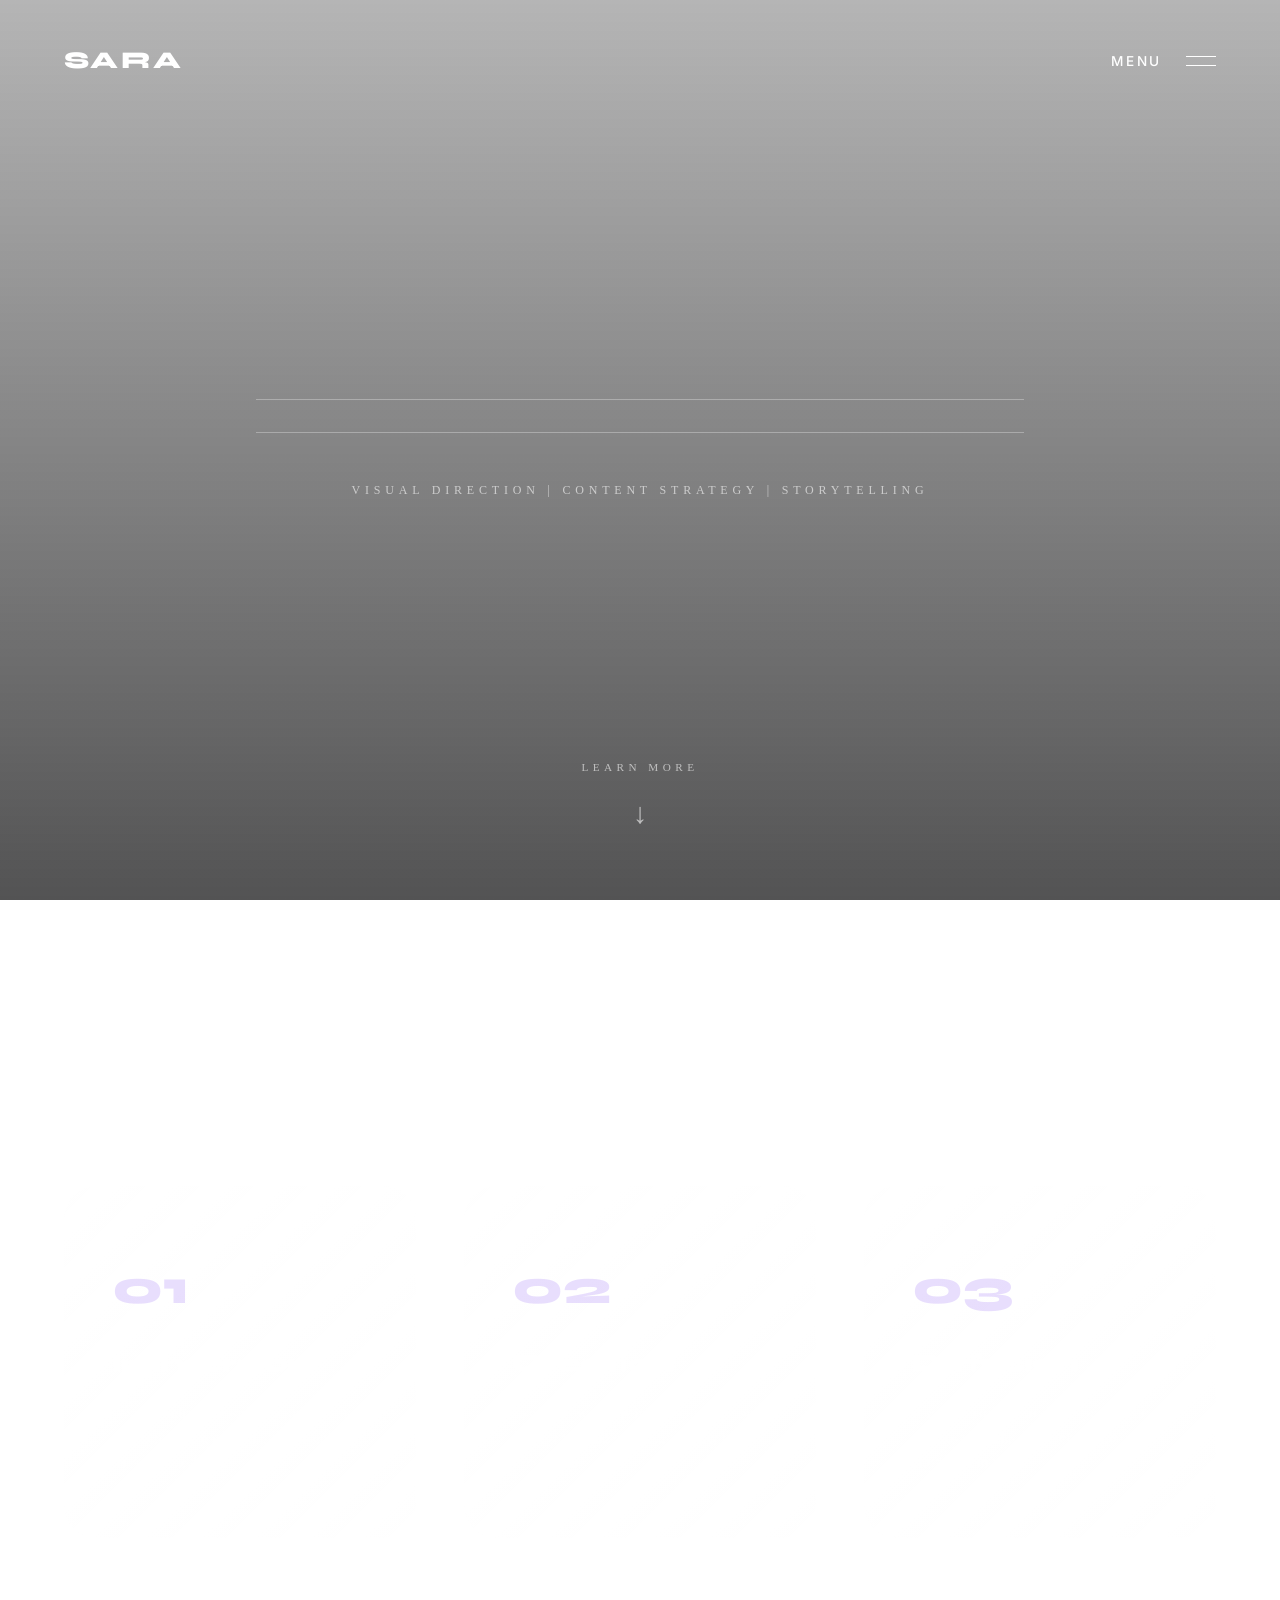
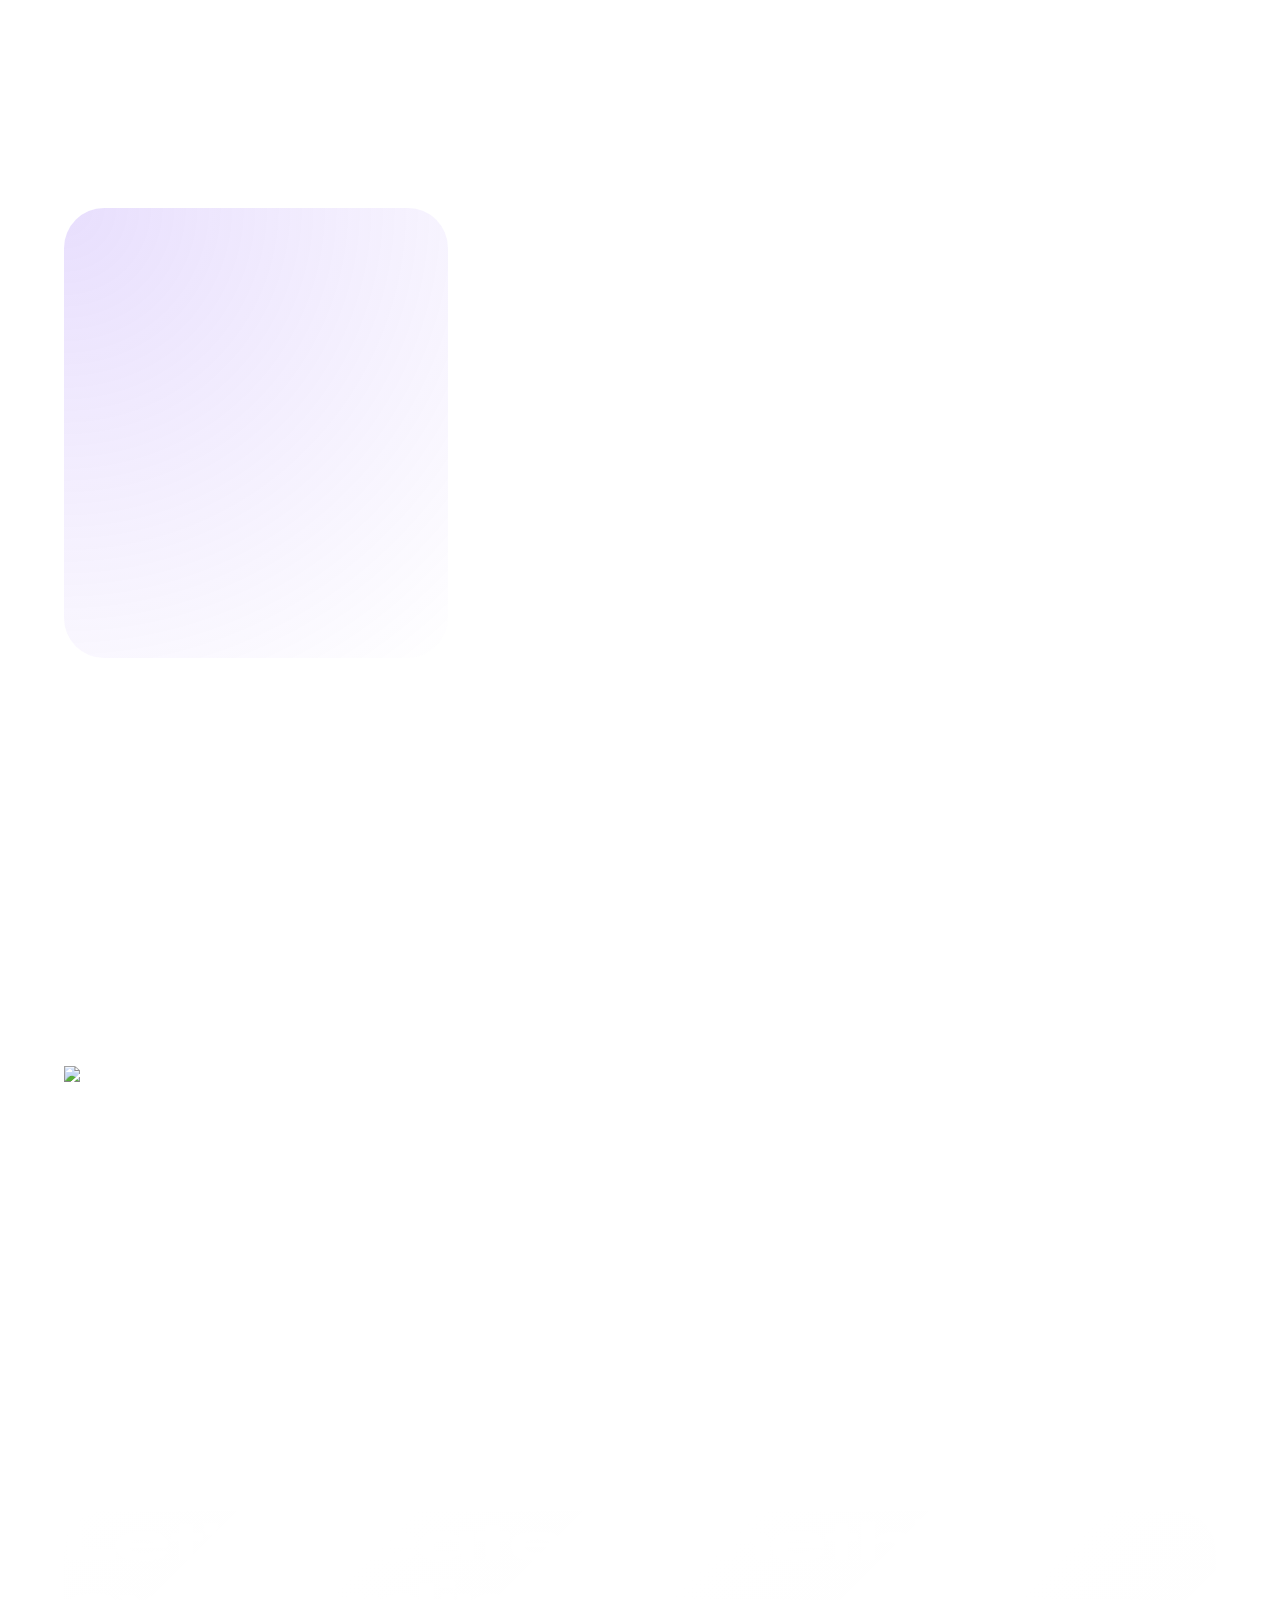
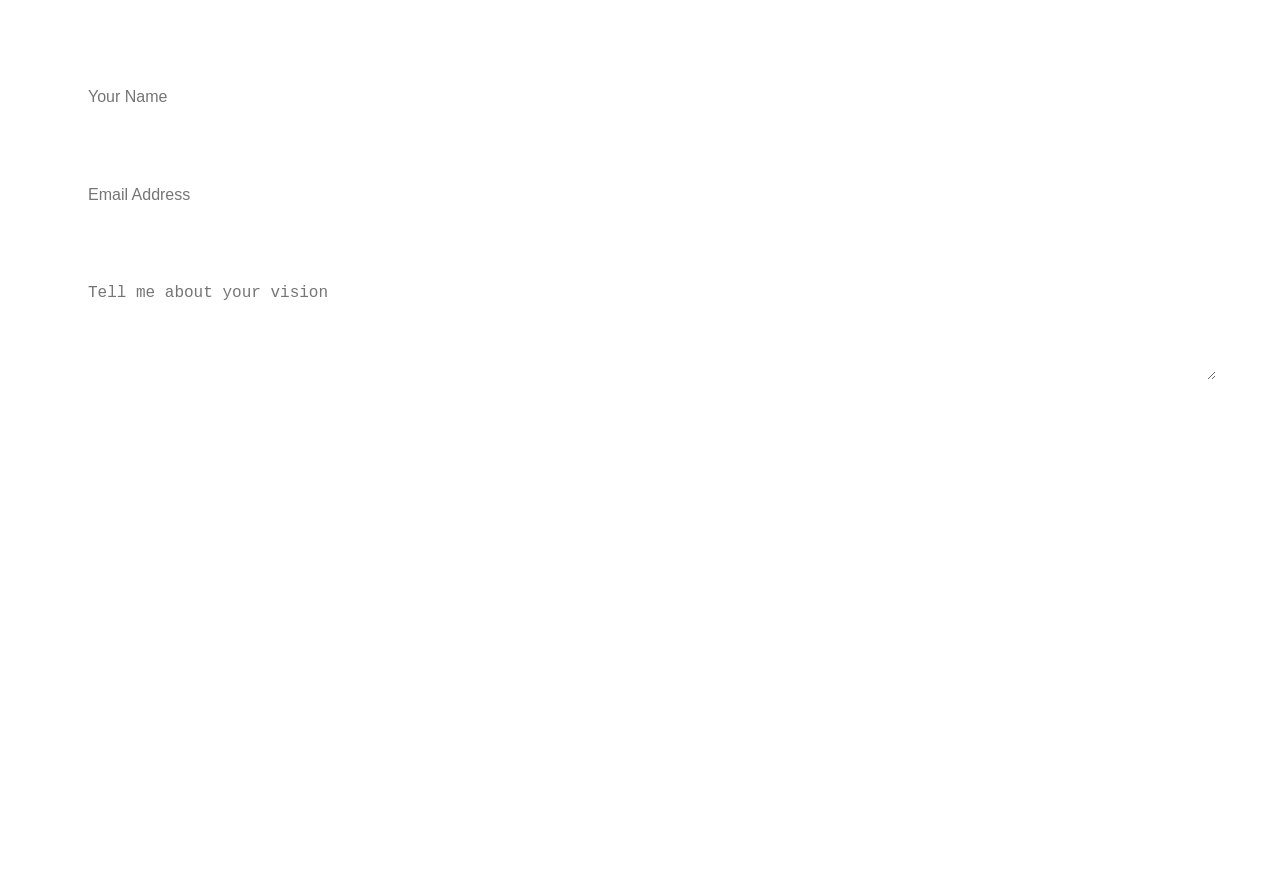
==== index.html @ 46f070b6 "Refinement: Removed name from hero and reduced font sizes for extreme minimalism" ====
<!DOCTYPE html>
<html lang="en">
<head>
    <meta charset="UTF-8">
    <meta name="viewport" content="width=device-width, initial-scale=1.0">
    <meta name="description" content="Official website for a professional content creator. Premium, minimal, and fast.">
    <title>Creator Portfolio | Minimal Beige Aesthetic</title>
    <link rel="stylesheet" href="style.css">
    <link rel="preconnect" href="https://fonts.googleapis.com">
    <link rel="preconnect" href="https://fonts.gstatic.com" crossorigin>
    <link href="https://fonts.googleapis.com/css2?family=Inter:wght@300;400;500;600&family=Syne:wght@700;800&display=swap" rel="stylesheet">
</head>
<body>
    <div class="background-blobs">
        <div class="blob"></div>
        <div class="blob"></div>
        <div class="blob"></div>
    </div>
    <nav id="navbar" class="minimal-nav">
        <div class="nav-container">
            <a href="#" class="logo">SARA</a>
            <button id="menu-toggle" class="menu-btn">
                <span>MENU</span>
                <div class="hamburger">
                    <span></span>
                    <span></span>
                </div>
            </button>
        </div>
    </nav>

    <div id="overlay-menu" class="overlay-menu">
        <button id="close-menu" class="close-btn">&times;</button>
        <ul class="nav-links-overlay">
            <li><a href="#home">Home</a></li>
            <li><a href="#about">About</a></li>
            <li><a href="#portfolio">Work</a></li>
            <li><a href="#contact">Contact</a></li>
        </ul>
    </div>

    <header class="hero cinematic" id="home">
        <div class="hero-overlay"></div>
        <div class="container centered-content">
            <div class="name-wrapper reveal-up">
                <div class="line"></div>
                <h1 class="grand-title"></h1>
                <div class="line"></div>
            </div>
            <p class="hero-subtitle reveal-up" style="transition-delay: 0.2s;">
                VISUAL DIRECTION | CONTENT STRATEGY | STORYTELLING
            </p>
        </div>
        <div class="scroll-indicator fade-in">
            <span>LEARN MORE</span>
            <div class="arrow">↓</div>
        </div>
    </header>

    <section id="process" class="section">
        <div class="container">
            <div class="section-header">
                <span class="subtitle">The Methodology</span>
                <h2>How we build <span class="accent">Greatness.</span></h2>
            </div>
            <div class="process-grid">
                <div class="process-item reveal-up">
                    <div class="step-num">01</div>
                    <h3>Immersion</h3>
                    <p>Understanding the soul of your brand to craft a narrative that resonates deeply with your audience.</p>
                </div>
                <div class="process-item reveal-up">
                    <div class="step-num">02</div>
                    <h3>Creation</h3>
                    <p>Executing with precision, using light and shadow to bring cinematic quality to every frame.</p>
                </div>
                <div class="process-item reveal-up">
                    <div class="step-num">03</div>
                    <h3>Diffusion</h3>
                    <p>A refined strategy to ensure your content reaches the right eyes with maximum emotional impact.</p>
                </div>
            </div>
        </div>
    </section>

    <section id="about" class="section alternate-layout">
        <div class="container about-grid">
            <div class="about-visual reveal-image">
                <div class="glass-stack">
                    <div class="glass glass-1"></div>
                    <div class="glass glass-2"></div>
                </div>
                <!-- Placeholder for secondary creator image -->
            </div>
            <div class="about-text reveal-up">
                <span class="subtitle">Curated Strategy</span>
                <h2>Minimalist approach,<br><span class="accent">Maximum impact.</span></h2>
                <p>I specialize in high-end visual storytelling and content strategy. Bringing a sense of calm, precision, and luxury to the digital landscape.</p>
                <div class="stats">
                    <div class="stat-item glass">
                        <span class="number">50+</span>
                        <span class="label">Brands</span>
                    </div>
                    <div class="stat-item glass">
                        <span class="number">10M+</span>
                        <span class="label">Reach</span>
                    </div>
                </div>
            </div>
        </div>
    </section>

    <section id="portfolio" class="section">
        <div class="container">
            <div class="section-header center">
                <span class="subtitle">The Showcase</span>
                <h2>Recent Selected Work</h2>
            </div>
            <div class="portfolio-grid">
                <div class="portfolio-item reveal-up">
                    <img src="./assets/workspace_thumb.png" alt="Visual Identity">
                    <div class="item-overlay">
                        <h3>Visual Identity</h3>
                        <p>Branding & Strategy</p>
                    </div>
                </div>
                <div class="portfolio-item reveal-up" style="transition-delay: 0.1s;">
                    <div class="mock-img"></div>
                    <div class="item-overlay">
                        <h3>Content Direction</h3>
                        <p>Digital Narrative</p>
                    </div>
                </div>
                <div class="portfolio-item reveal-up" style="transition-delay: 0.2s;">
                    <div class="mock-img"></div>
                    <div class="item-overlay">
                        <h3>Photography</h3>
                        <p>Cinematic Series</p>
                    </div>
                </div>
            </div>
        </div>
    </section>

    <section id="contact" class="section">
        <div class="container narrow">
            <div class="contact-card reveal-up">
                <h2>Let's create something<br><span class="accent">extraordinary.</span></h2>
                <p>Ready to redefine your digital presence? Inquire below.</p>
                <form id="contact-form">
                    <div class="form-group">
                        <input type="text" placeholder="Your Name" required>
                    </div>
                    <div class="form-group">
                        <input type="email" placeholder="Email Address" required>
                    </div>
                    <div class="form-group">
                        <textarea placeholder="Tell me about your vision" rows="4" required></textarea>
                    </div>
                    <button type="submit" class="submit-btn">Send Inquiry</button>
                </form>
            </div>
        </div>
    </section>

    <footer id="socials">
        <div class="container footer-content">
            <div class="footer-brand">
                <a href="#" class="logo">SARA</a>
                <p class="text-secondary">&copy; 2026 Sara Studio. Refined Storytelling.</p>
            </div>
            <div class="social-links">
                <a href="#">Instagram</a>
                <a href="#">TikTok</a>
                <a href="#">YouTube</a>
            </div>
        </div>
    </footer>

    <script src="script.js"></script>
</body>
</html>
---- style.css ----
:root {
    --bg-dark: #0a0a0b;
    --text-primary: #ffffff;
    --text-secondary: rgba(255, 255, 255, 0.6);
    --accent: #ffffff;
    --line-color: rgba(255, 255, 255, 0.3);
    --font-main: 'Inter', sans-serif;
    --font-heading: 'Syne', sans-serif;
    --transition: all 0.6s cubic-bezier(0.16, 1, 0.3, 1);
}

* {
    margin: 0;
    padding: 0;
    box-sizing: border-box;
}

body {
    background-color: var(--bg-primary);
    color: var(--text-primary);
    font-family: var(--font-body);
    line-height: 1.6;
    overflow-x: hidden;
    -webkit-font-smoothing: antialiased;
}

/* Typography */
h1, h2, h3, .logo {
    font-family: var(--font-heading);
    font-weight: 800;
    letter-spacing: -0.03em;
    line-height: 1.1;
}

h1 {
    font-size: clamp(2.5rem, 8vw, 5.5rem);
}

h2 {
    font-size: clamp(2rem, 5vw, 3.5rem);
}

p {
    font-size: clamp(1rem, 2vw, 1.15rem);
    line-height: 1.6;
}

.accent {
    color: var(--accent-purple);
    text-shadow: 0 0 20px var(--accent-glow);
}

/* Glassmorphism Utility */
.glass {
    background: var(--glass-bg);
    backdrop-filter: blur(16px);
    -webkit-backdrop-filter: blur(16px);
    border: 1px solid var(--glass-border);
    border-radius: 24px;
}

/* Layout */
.container {
    max-width: 1400px;
    margin: 0 auto;
    padding: 0 clamp(1.5rem, 5vw, 4rem);
}

.section {
    padding: clamp(5rem, 15vh, 10rem) 0;
    position: relative;
}

/* Minimal Nav */
.minimal-nav {
    position: fixed;
    top: 0;
    width: 100%;
    z-index: 1000;
    padding: 3rem 4rem;
    background: transparent;
    transition: var(--transition);
}

.minimal-nav.scrolled {
    padding: 2rem 4rem;
    background: rgba(10, 10, 11, 0.9);
    backdrop-filter: blur(20px);
}

.nav-container {
    display: flex;
    justify-content: space-between;
    align-items: center;
}

.logo {
    font-family: var(--font-heading);
    font-size: 1.5rem;
    font-weight: 800;
    letter-spacing: 0.1em;
    color: var(--text-primary);
    text-decoration: none;
}

.menu-btn {
    background: none;
    border: none;
    color: var(--text-primary);
    display: flex;
    align-items: center;
    gap: 1.5rem;
    cursor: pointer;
    font-family: var(--font-main);
    font-weight: 500;
    letter-spacing: 0.2em;
    font-size: 0.85rem;
}

.hamburger {
    display: flex;
    flex-direction: column;
    gap: 8px;
}

.hamburger span {
    display: block;
    width: 30px;
    height: 1px;
    background: var(--text-primary);
    transition: 0.3s;
}

/* Overlay Menu */
.overlay-menu {
    position: fixed;
    inset: 0;
    background: var(--bg-dark);
    z-index: 2000;
    display: flex;
    justify-content: center;
    align-items: center;
    opacity: 0;
    pointer-events: none;
    transition: opacity 0.6s ease;
}

.overlay-menu.active {
    opacity: 1;
    pointer-events: all;
}

.nav-links-overlay {
    list-style: none;
    text-align: center;
}

.nav-links-overlay li {
    margin: 2.5rem 0;
    overflow: hidden;
}

.nav-links-overlay a {
    display: block;
    font-size: clamp(2.5rem, 8vw, 5rem);
    font-family: var(--font-heading);
    font-weight: 800;
    color: var(--text-primary);
    text-decoration: none;
    transform: translateY(110%);
    transition: transform 0.8s cubic-bezier(0.16, 1, 0.3, 1);
}

.overlay-menu.active .nav-links-overlay a {
    transform: translateY(0);
}

.close-btn {
    position: absolute;
    top: 3rem;
    right: 4rem;
    background: none;
    border: none;
    color: var(--text-primary);
    font-size: 4rem;
    font-weight: 200;
    cursor: pointer;
    line-height: 1;
}

/* Hero Cinematic */
.hero.cinematic {
    height: 100vh;
    width: 100%;
    position: relative;
    background-image: url('https://images.unsplash.com/photo-1464822759023-fed622ff2c3b?auto=format&fit=crop&q=80&w=1920');
    background-size: cover;
    background-position: center;
    background-attachment: fixed;
    display: flex;
    flex-direction: column;
    justify-content: center;
    align-items: center;
    text-align: center;
    overflow: hidden;
}

.hero-overlay {
    position: absolute;
    inset: 0;
    background: linear-gradient(to bottom, rgba(10,10,11,0.3) 0%, rgba(10,10,11,0.7) 100%);
    z-index: 1;
}

.centered-content {
    position: relative;
    z-index: 2;
    padding: 0 2rem;
    display: flex;
    flex-direction: column;
    align-items: center;
}

.name-wrapper {
    display: flex;
    flex-direction: column;
    align-items: center;
    width: 60vw;
    max-width: 800px;
}

.line {
    width: 100%;
    height: 1px;
    background: var(--line-color);
}

.grand-title {
    font-size: clamp(1.5rem, 4vw, 2.5rem);
    font-family: var(--font-heading);
    font-weight: 800;
    letter-spacing: 0.5em;
    padding: 1.5rem 0;
    margin: -0.5rem 0;
    text-transform: uppercase;
}

.hero-subtitle {
    font-size: clamp(0.6rem, 1.5vw, 0.75rem);
    letter-spacing: 0.4em;
    color: var(--text-secondary);
    margin-top: 3rem;
    font-weight: 400;
    text-transform: uppercase;
}

.scroll-indicator {
    position: absolute;
    bottom: 4rem;
    left: 50%;
    transform: translateX(-50%);
    text-align: center;
    color: var(--text-secondary);
    z-index: 2;
    cursor: pointer;
    transition: var(--transition);
}

.scroll-indicator:hover {
    color: white;
}

.scroll-indicator span {
    font-size: 0.7rem;
    letter-spacing: 0.4em;
    display: block;
    margin-bottom: 0.8rem;
}

.scroll-indicator .arrow {
    font-size: 1.8rem;
    animation: bounce 2s infinite ease-in-out;
}

@keyframes bounce {
    0%, 20%, 50%, 80%, 100% {transform: translateY(0);}
    40% {transform: translateY(-12px);}
    60% {transform: translateY(-6px);}
}

/* Base Reveal Animation Adjustment */
.reveal-up {
    opacity: 0;
    transform: translateY(40px);
    transition: opacity 1.2s cubic-bezier(0.16, 1, 0.3, 1), transform 1.2s cubic-bezier(0.16, 1, 0.3, 1);
}

.reveal-up.active {
    opacity: 1;
    transform: translateY(0);
}

/* Process Section */
.process-grid {
    display: grid;
    grid-template-columns: repeat(3, 1fr);
    gap: 3rem;
    margin-top: 4rem;
}

.process-item {
    padding: 4rem 3rem;
    border-radius: 32px;
    background: linear-gradient(135deg, rgba(255,255,255,0.05) 0%, transparent 100%);
    border: 1px solid var(--glass-border);
    transition: var(--transition);
}

.process-item:hover {
    border-color: var(--accent-purple);
    transform: translateY(-10px);
}

.step-num {
    font-family: var(--font-heading);
    font-size: 3rem;
    font-weight: 800;
    color: rgba(139, 92, 246, 0.2);
    margin-bottom: 1.5rem;
}

.process-item h3 {
    font-size: 1.5rem;
    margin-bottom: 1.5rem;
}

.process-item p {
    color: var(--text-secondary);
    font-size: 0.95rem;
}

/* Alternate Layout (About) */
.about-grid {
    display: grid;
    grid-template-columns: 1fr 1.2fr;
    gap: 6rem;
    align-items: center;
}

.about-visual {
    position: relative;
    height: 500px;
}

.glass-stack {
    position: relative;
    width: 100%;
    height: 100%;
}

.glass-stack .glass {
    position: absolute;
    border-radius: 40px;
}

.glass-1 {
    width: 80%;
    height: 90%;
    top: 0;
    left: 0;
    background: radial-gradient(circle at top left, rgba(139, 92, 246, 0.2), transparent);
}

.glass-2 {
    width: 70%;
    height: 80%;
    bottom: 0;
    right: 0;
    background: radial-gradient(circle at bottom right, var(--accent-glow), transparent);
    z-index: -1;
}

/* Contact form refined */
.contact-card {
    background: linear-gradient(135deg, rgba(255,255,255,0.03) 0%, rgba(255,255,255,0.01) 100%);
    backdrop-filter: blur(30px);
    border: 1px solid var(--glass-border);
    border-radius: 40px;
}

.form-group {
    margin-bottom: 2rem;
}

input, textarea {
    width: 100%;
    padding: 1.5rem;
    border: 1px solid var(--glass-border);
    border-radius: 16px;
    background: var(--bg-accent);
    color: white;
    font-size: 1rem;
    outline: none;
    transition: var(--transition);
}

input:focus, textarea:focus {
    border-color: var(--accent-purple);
    box-shadow: 0 0 20px var(--accent-glow);
    background: rgba(255,255,255,0.05);
}

.submit-btn {
    width: 100%;
    padding: 1.5rem;
    background: var(--accent-purple);
    color: white;
    border: none;
    border-radius: 100px;
    font-size: 1.1rem;
    font-weight: 700;
    cursor: pointer;
    transition: var(--transition);
}

.submit-btn:hover {
    transform: translateY(-3px);
    box-shadow: 0 15px 30px var(--accent-glow);
}

/* Footer */
footer {
    padding: 6rem 0;
    border-top: 1px solid var(--glass-border);
}

.footer-content {
    display: flex;
    justify-content: space-between;
    align-items: center;
    gap: 2rem;
    flex-wrap: wrap;
}

.social-links {
    display: flex;
    gap: 3rem;
}

.social-links a {
    text-decoration: none;
    color: var(--text-secondary);
    transition: var(--transition);
}

.social-links a:hover {
    color: white;
}

/* Dynamic Background Blobs */
.background-blobs {
    position: fixed;
    inset: 0;
    z-index: -1;
    overflow: hidden;
    pointer-events: none;
}

.blob {
    position: absolute;
    width: clamp(300px, 50vw, 800px);
    height: clamp(300px, 50vw, 800px);
    background: radial-gradient(circle, var(--accent-glow) 0%, transparent 70%);
    filter: blur(80px);
    opacity: 0.4;
    border-radius: 50%;
    will-change: transform;
}

.blob:nth-child(1) { top: -10%; left: -10%; animation: moveBlob1 30s infinite alternate; }
.blob:nth-child(2) { bottom: -10%; right: -10%; animation: moveBlob2 40s infinite alternate; }
.blob:nth-child(3) { top: 40%; left: 30%; animation: moveBlob3 25s infinite alternate; }

@keyframes moveBlob1 { from { transform: translate(0, 0); } to { transform: translate(15%, 20%); } }
@keyframes moveBlob2 { from { transform: translate(0, 0); } to { transform: translate(-20%, -15%); } }
@keyframes moveBlob3 { from { transform: translate(0, 0); } to { transform: translate(-10%, 10%); } }

/* Portfolio Grid Refinement */
.portfolio-grid {
    grid-template-columns: repeat(auto-fit, minmax(400px, 1fr));
    gap: 4rem;
}

.portfolio-item {
    border: 1px solid var(--glass-border);
    transition: transform 0.8s cubic-bezier(0.16, 1, 0.3, 1), border-color 0.4s ease;
}

.portfolio-item:hover {
    border-color: var(--accent-purple);
}

/* Responsive Adjustments */
@media (max-width: 1024px) {
    .hero-grid {
        grid-template-columns: 1fr;
        text-align: center;
        gap: 6rem;
    }
    
    .hero-main {
        order: 1;
    }
    
    .hero-visual {
        order: 2;
        padding-right: 0;
        max-width: 600px;
        margin: 0 auto;
    }
    
    .hero p {
        margin-inline: auto;
    }
    
    .hero-btns {
        justify-content: center;
    }
    
    .process-grid {
        grid-template-columns: 1fr;
    }
    
    .about-grid {
        grid-template-columns: 1fr;
        text-align: center;
        gap: 4rem;
    }
}

@media (max-width: 768px) {
    .portfolio-grid {
        grid-template-columns: 1fr;
    }
    
    .floating-card {
        right: 0;
        padding: 1.5rem;
    }
    
    .floating-card span {
        font-size: 2rem;
    }
}
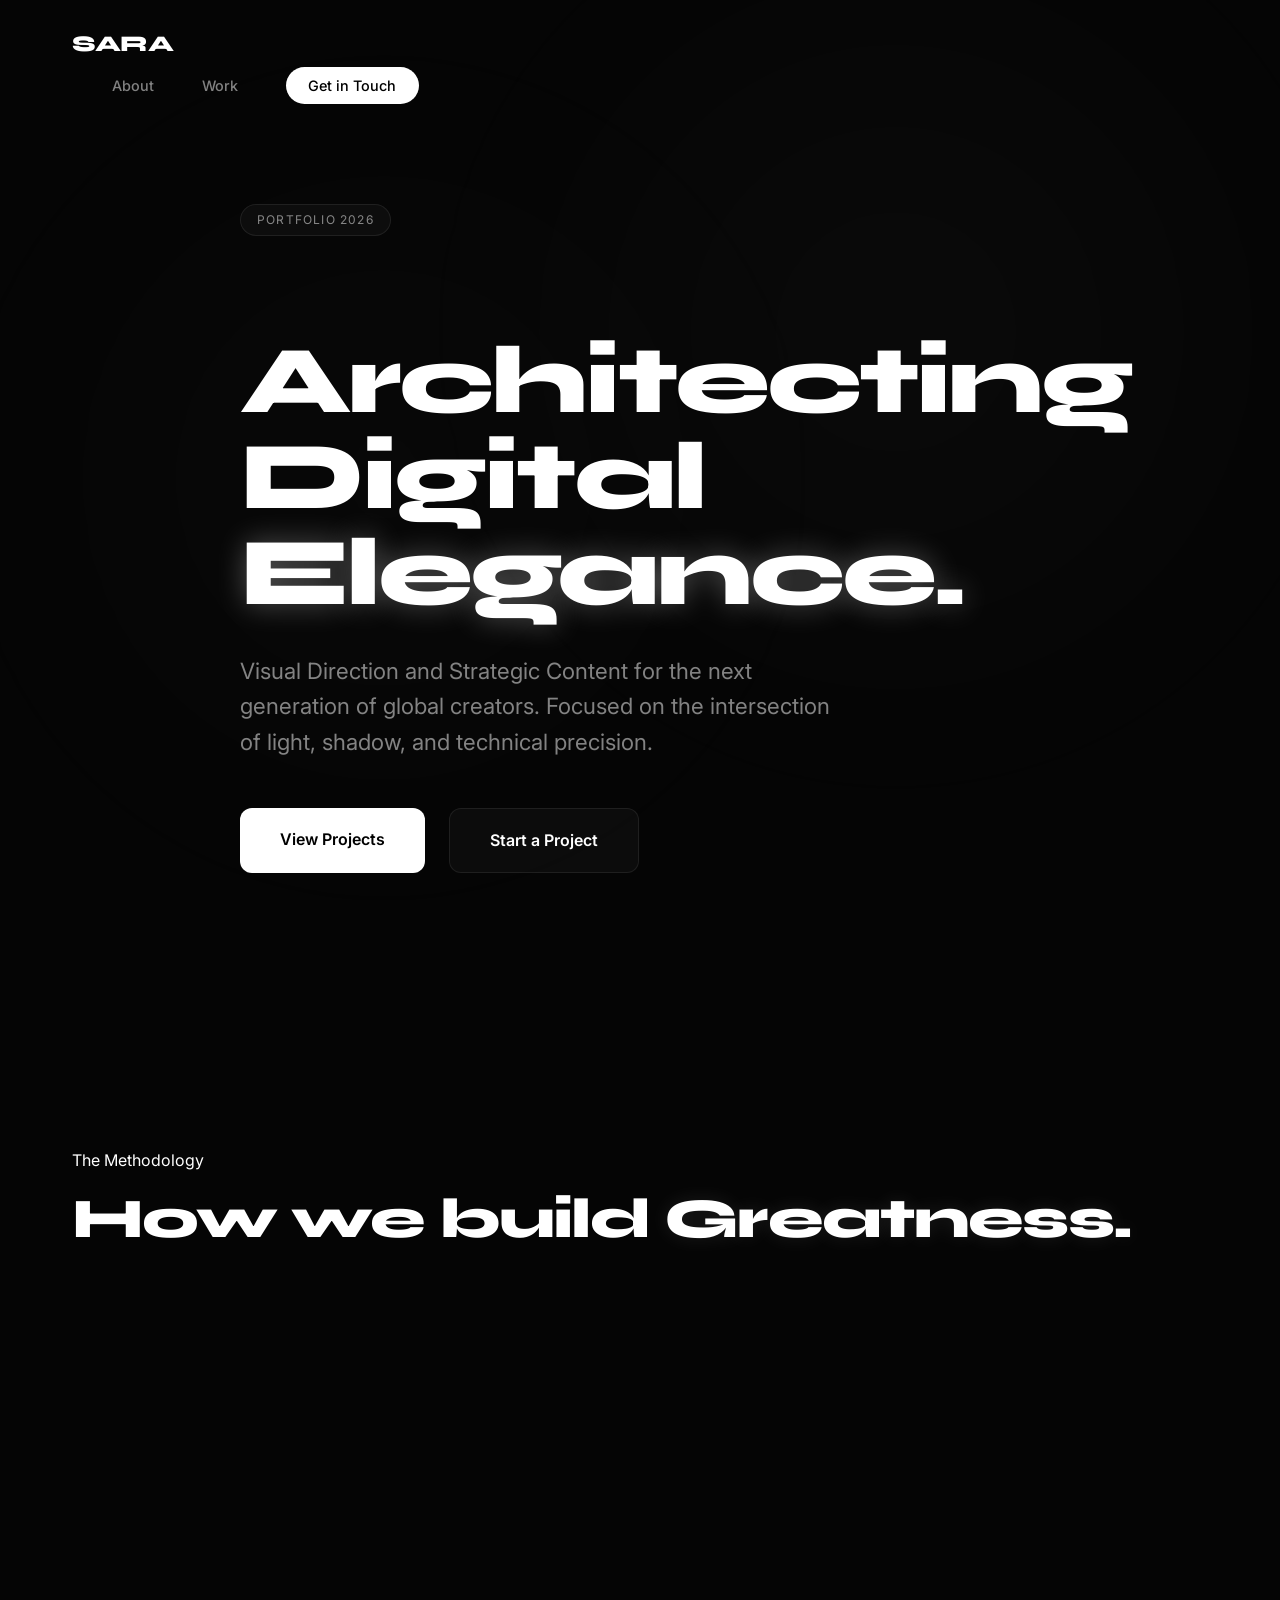
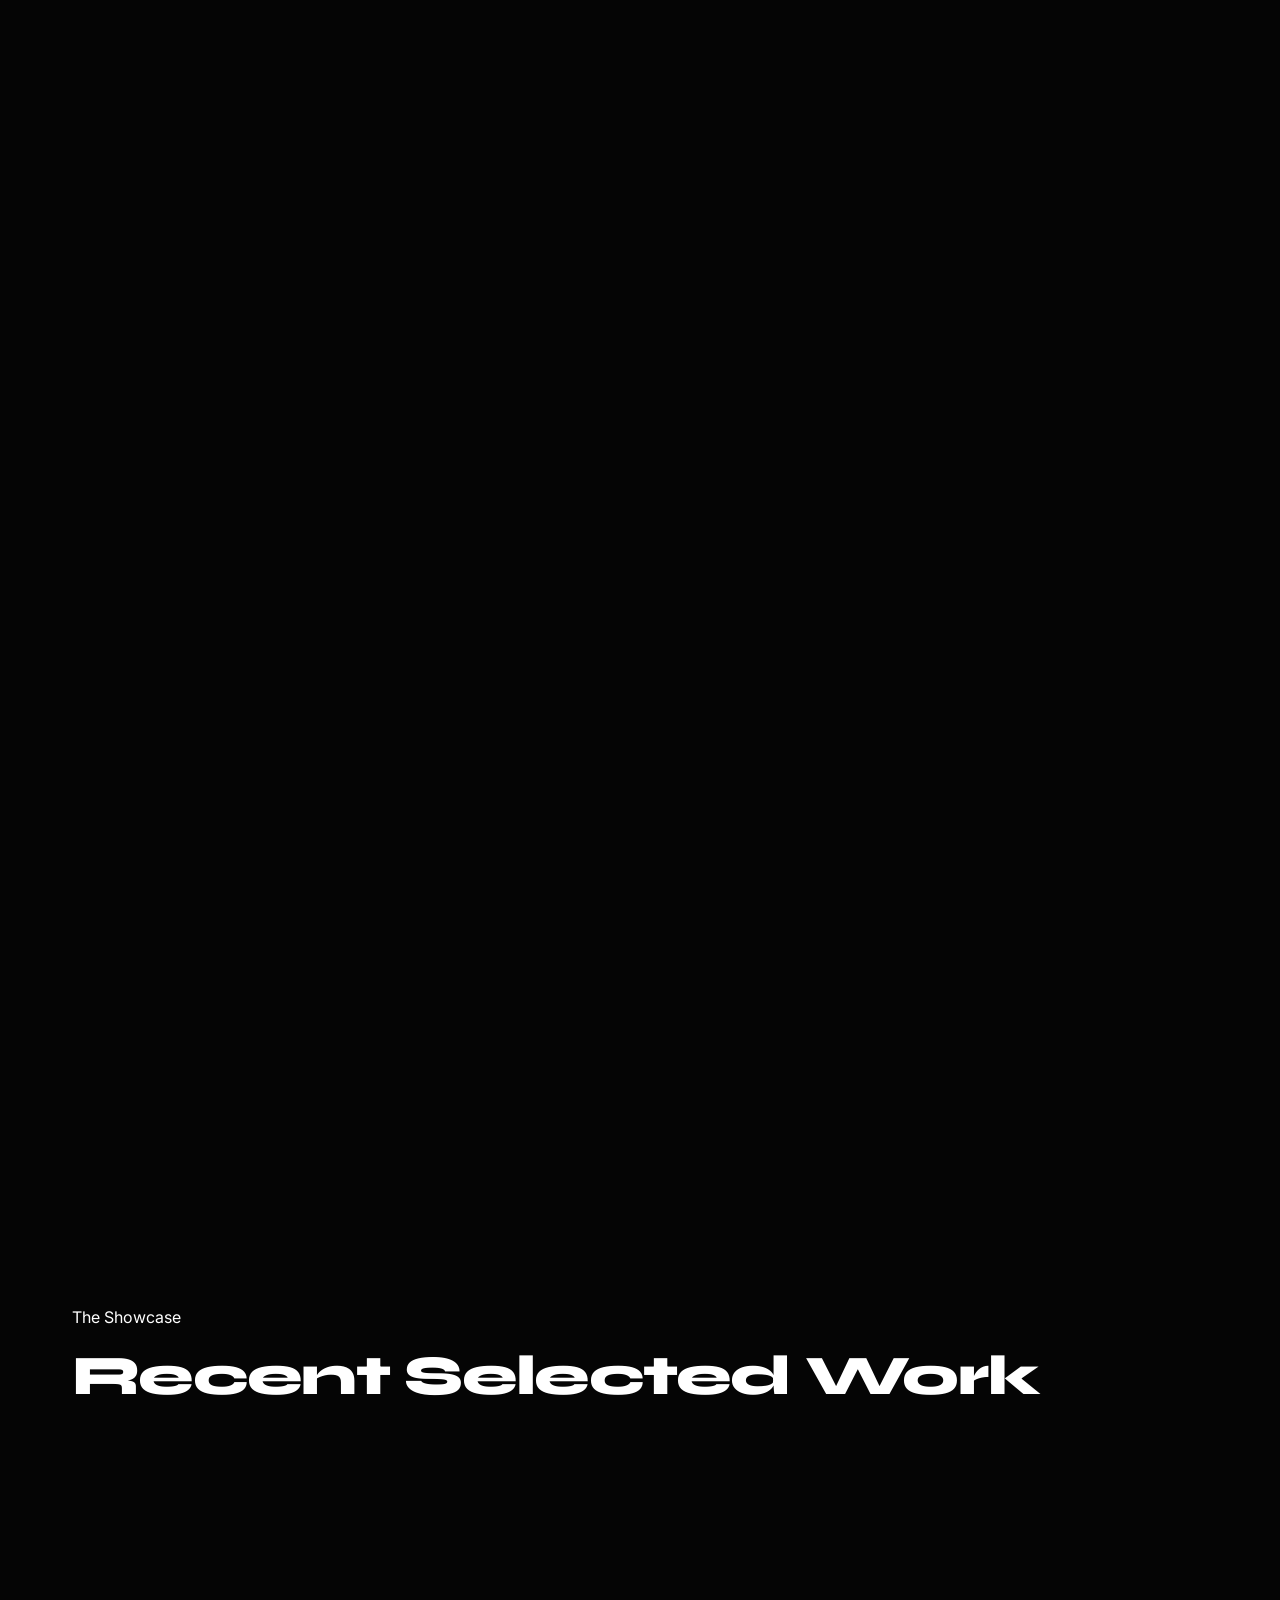
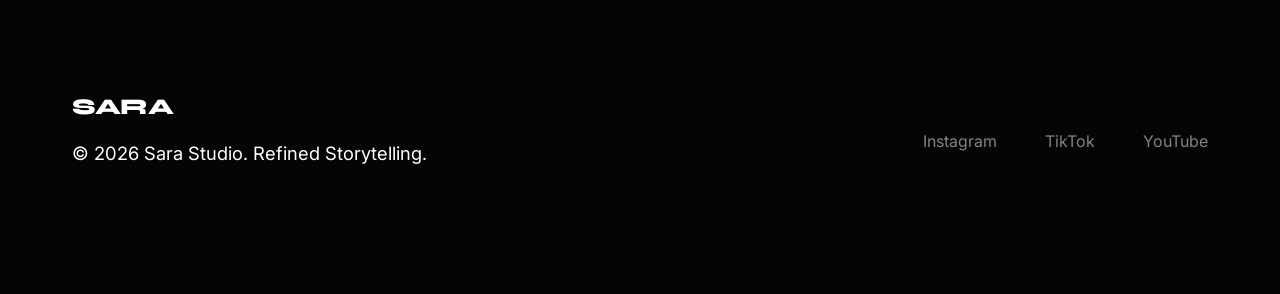
==== commit 684bd15b: "Design: Implemented Nocturnal Stripe aesthetic with obsidian mesh gradients" ====
--- a/index.html
+++ b/index.html
@@ -11,49 +11,33 @@
     <link href="https://fonts.googleapis.com/css2?family=Inter:wght@300;400;500;600&family=Syne:wght@700;800&display=swap" rel="stylesheet">
 </head>
 <body>
-    <div class="background-blobs">
-        <div class="blob"></div>
-        <div class="blob"></div>
-        <div class="blob"></div>
+    <div class="background-mesh">
+        <div class="mesh-orb orb-1"></div>
+        <div class="mesh-orb orb-2"></div>
     </div>
-    <nav id="navbar" class="minimal-nav">
-        <div class="nav-container">
+    
+    <nav id="navbar" class="stripe-nav">
+        <div class="container nav-container">
             <a href="#" class="logo">SARA</a>
-            <button id="menu-toggle" class="menu-btn">
-                <span>MENU</span>
-                <div class="hamburger">
-                    <span></span>
-                    <span></span>
-                </div>
-            </button>
+            <ul class="nav-links">
+                <li><a href="#about">About</a></li>
+                <li><a href="#portfolio">Work</a></li>
+                <li><a href="#contact" class="nav-cta">Get in Touch</a></li>
+            </ul>
         </div>
     </nav>
 
-    <div id="overlay-menu" class="overlay-menu">
-        <button id="close-menu" class="close-btn">&times;</button>
-        <ul class="nav-links-overlay">
-            <li><a href="#home">Home</a></li>
-            <li><a href="#about">About</a></li>
-            <li><a href="#portfolio">Work</a></li>
-            <li><a href="#contact">Contact</a></li>
-        </ul>
-    </div>
-
-    <header class="hero cinematic" id="home">
-        <div class="hero-overlay"></div>
-        <div class="container centered-content">
-            <div class="name-wrapper reveal-up">
-                <div class="line"></div>
-                <h1 class="grand-title"></h1>
-                <div class="line"></div>
+    <header class="hero stripe-hero" id="home">
+        <div class="container">
+            <div class="hero-content">
+                <span class="badge fade-in">Portfolio 2026</span>
+                <h1 class="reveal-text">Architecting <br>Digital <span class="glow">Elegance.</span></h1>
+                <p class="fade-in">Visual Direction and Strategic Content for the next generation of global creators. Focused on the intersection of light, shadow, and technical precision.</p>
+                <div class="hero-actions fade-in">
+                    <a href="#portfolio" class="primary-btn">View Projects</a>
+                    <a href="#contact" class="secondary-btn">Start a Project</a>
+                </div>
             </div>
-            <p class="hero-subtitle reveal-up" style="transition-delay: 0.2s;">
-                VISUAL DIRECTION | CONTENT STRATEGY | STORYTELLING
-            </p>
-        </div>
-        <div class="scroll-indicator fade-in">
-            <span>LEARN MORE</span>
-            <div class="arrow">↓</div>
         </div>
     </header>
 
--- a/style.css
+++ b/style.css
@@ -1,26 +1,22 @@
 :root {
-    --bg-dark: #0a0a0b;
+    --bg-obsidian: #050505;
+    --bg-card: rgba(255, 255, 255, 0.03);
     --text-primary: #ffffff;
-    --text-secondary: rgba(255, 255, 255, 0.6);
-    --accent: #ffffff;
-    --line-color: rgba(255, 255, 255, 0.3);
+    --text-secondary: rgba(255, 255, 255, 0.5);
+    --accent-glow: rgba(255, 255, 255, 0.1);
+    --accent-vibrant: #ffffff;
+    --border-subtle: rgba(255, 255, 255, 0.08);
     --font-main: 'Inter', sans-serif;
     --font-heading: 'Syne', sans-serif;
-    --transition: all 0.6s cubic-bezier(0.16, 1, 0.3, 1);
-}
-
-* {
-    margin: 0;
-    padding: 0;
-    box-sizing: border-box;
+    --transition: cubic-bezier(0.16, 1, 0.3, 1) 0.8s;
 }
 
 body {
-    background-color: var(--bg-primary);
+    background-color: var(--bg-obsidian);
     color: var(--text-primary);
-    font-family: var(--font-body);
-    line-height: 1.6;
+    font-family: var(--font-main);
     overflow-x: hidden;
+    line-height: 1.5;
     -webkit-font-smoothing: antialiased;
 }
 
@@ -71,121 +67,128 @@
     position: relative;
 }
 
-/* Minimal Nav */
-.minimal-nav {
+/* Stripe Nav */
+.stripe-nav {
     position: fixed;
     top: 0;
     width: 100%;
     z-index: 1000;
-    padding: 3rem 4rem;
-    background: transparent;
-    transition: var(--transition);
-}
-
-.minimal-nav.scrolled {
-    padding: 2rem 4rem;
-    background: rgba(10, 10, 11, 0.9);
+    padding: 2rem 0;
+    transition: var(--transition);
+}
+
+.stripe-nav.scrolled {
+    padding: 1.2rem 0;
+    background: rgba(5, 5, 5, 0.8);
     backdrop-filter: blur(20px);
-}
-
-.nav-container {
-    display: flex;
-    justify-content: space-between;
-    align-items: center;
+    border-bottom: 1px solid var(--border-subtle);
 }
 
 .logo {
     font-family: var(--font-heading);
-    font-size: 1.5rem;
+    font-size: 1.4rem;
     font-weight: 800;
-    letter-spacing: 0.1em;
+    letter-spacing: -0.02em;
     color: var(--text-primary);
     text-decoration: none;
 }
 
-.menu-btn {
-    background: none;
-    border: none;
+.nav-links {
+    display: flex;
+    align-items: center;
+    gap: 3rem;
+    list-style: none;
+}
+
+.nav-links a {
+    text-decoration: none;
+    color: var(--text-secondary);
+    font-size: 0.9rem;
+    font-weight: 500;
+    transition: color 0.3s ease;
+}
+
+.nav-links a:hover {
     color: var(--text-primary);
+}
+
+.nav-cta {
+    background: white;
+    color: black !important;
+    padding: 0.6rem 1.4rem;
+    border-radius: 100px;
+}
+
+/* Stripe Hero */
+.stripe-hero {
+    height: 100vh;
     display: flex;
     align-items: center;
+    padding-top: 80px;
+}
+
+.hero-content {
+    max-width: 800px;
+}
+
+.badge {
+    display: inline-block;
+    padding: 0.4rem 1rem;
+    background: var(--bg-card);
+    border: 1px solid var(--border-subtle);
+    border-radius: 100px;
+    font-size: 0.75rem;
+    letter-spacing: 0.1em;
+    text-transform: uppercase;
+    margin-bottom: 2rem;
+    color: var(--text-secondary);
+}
+
+.glow {
+    color: white;
+    text-shadow: 0 0 30px rgba(255,255,255,0.3);
+}
+
+.stripe-hero h1 {
+    font-size: clamp(3rem, 10vw, 6rem);
+    margin-bottom: 2rem;
+    line-height: 1;
+}
+
+.stripe-hero p {
+    font-size: clamp(1.1rem, 2vw, 1.4rem);
+    color: var(--text-secondary);
+    max-width: 600px;
+    margin-bottom: 3rem;
+}
+
+.hero-actions {
+    display: flex;
     gap: 1.5rem;
-    cursor: pointer;
-    font-family: var(--font-main);
-    font-weight: 500;
-    letter-spacing: 0.2em;
-    font-size: 0.85rem;
-}
-
-.hamburger {
-    display: flex;
-    flex-direction: column;
-    gap: 8px;
-}
-
-.hamburger span {
-    display: block;
-    width: 30px;
-    height: 1px;
-    background: var(--text-primary);
-    transition: 0.3s;
-}
-
-/* Overlay Menu */
-.overlay-menu {
-    position: fixed;
-    inset: 0;
-    background: var(--bg-dark);
-    z-index: 2000;
-    display: flex;
-    justify-content: center;
-    align-items: center;
-    opacity: 0;
-    pointer-events: none;
-    transition: opacity 0.6s ease;
-}
-
-.overlay-menu.active {
-    opacity: 1;
-    pointer-events: all;
-}
-
-.nav-links-overlay {
-    list-style: none;
-    text-align: center;
-}
-
-.nav-links-overlay li {
-    margin: 2.5rem 0;
-    overflow: hidden;
-}
-
-.nav-links-overlay a {
-    display: block;
-    font-size: clamp(2.5rem, 8vw, 5rem);
-    font-family: var(--font-heading);
-    font-weight: 800;
-    color: var(--text-primary);
+}
+
+.primary-btn, .secondary-btn {
+    padding: 1.2rem 2.5rem;
+    border-radius: 12px;
+    font-weight: 600;
     text-decoration: none;
-    transform: translateY(110%);
-    transition: transform 0.8s cubic-bezier(0.16, 1, 0.3, 1);
-}
-
-.overlay-menu.active .nav-links-overlay a {
-    transform: translateY(0);
-}
-
-.close-btn {
-    position: absolute;
-    top: 3rem;
-    right: 4rem;
-    background: none;
-    border: none;
-    color: var(--text-primary);
-    font-size: 4rem;
-    font-weight: 200;
-    cursor: pointer;
-    line-height: 1;
+    transition: var(--transition);
+}
+
+.primary-btn {
+    background: white;
+    color: black;
+}
+
+.secondary-btn {
+    background: var(--bg-card);
+    color: white;
+    border: 1px solid var(--border-subtle);
+}
+
+.primary-btn:hover {
+    transform: translateY(-2px);
+    box-shadow: 0 10px 40px rgba(255,255,255,0.1);
 }
 
 /* Hero Cinematic */
@@ -300,132 +303,174 @@
     transform: translateY(0);
 }
 
-/* Process Section */
+/* Section Layouts */
+.section {
+    padding: 10rem 0;
+}
+
+.section-header {
+    margin-bottom: 5rem;
+}
+
+.section-header h2 {
+    font-size: clamp(2rem, 5vw, 3.5rem);
+    margin-top: 1rem;
+}
+
+/* Process Section (Stripe-style Grid) */
 .process-grid {
     display: grid;
     grid-template-columns: repeat(3, 1fr);
-    gap: 3rem;
-    margin-top: 4rem;
+    gap: 2rem;
 }
 
 .process-item {
-    padding: 4rem 3rem;
-    border-radius: 32px;
-    background: linear-gradient(135deg, rgba(255,255,255,0.05) 0%, transparent 100%);
-    border: 1px solid var(--glass-border);
+    padding: 3rem;
+    background: var(--bg-card);
+    border: 1px solid var(--border-subtle);
+    border-radius: 20px;
     transition: var(--transition);
 }
 
 .process-item:hover {
-    border-color: var(--accent-purple);
-    transform: translateY(-10px);
+    background: rgba(255, 255, 255, 0.05);
+    border-color: rgba(255, 255, 255, 0.2);
+    transform: translateY(-5px);
 }
 
 .step-num {
-    font-family: var(--font-heading);
-    font-size: 3rem;
-    font-weight: 800;
-    color: rgba(139, 92, 246, 0.2);
+    font-size: 0.8rem;
+    font-weight: 600;
+    color: var(--text-secondary);
     margin-bottom: 1.5rem;
+    display: block;
+    letter-spacing: 0.1em;
 }
 
 .process-item h3 {
     font-size: 1.5rem;
-    margin-bottom: 1.5rem;
+    margin-bottom: 1rem;
+    color: var(--text-primary);
 }
 
 .process-item p {
-    color: var(--text-secondary);
-    font-size: 0.95rem;
-}
-
-/* Alternate Layout (About) */
-.about-grid {
+    font-size: 1rem;
+    color: var(--text-secondary);
+}
+
+/* Portfolio Cards (Technical Stripe) */
+.portfolio-grid {
     display: grid;
-    grid-template-columns: 1fr 1.2fr;
-    gap: 6rem;
-    align-items: center;
-}
-
-.about-visual {
+    grid-template-columns: repeat(3, 1fr);
+    gap: 2rem;
+}
+
+.portfolio-item {
     position: relative;
-    height: 500px;
-}
-
-.glass-stack {
-    position: relative;
+    border-radius: 20px;
+    overflow: hidden;
+    background: var(--bg-card);
+    border: 1px solid var(--border-subtle);
+    aspect-ratio: 4/5;
+    transition: var(--transition);
+}
+
+.portfolio-item img, .mock-img {
     width: 100%;
     height: 100%;
-}
-
-.glass-stack .glass {
+    object-fit: cover;
+    opacity: 0.5;
+    transition: var(--transition);
+}
+
+.portfolio-item:hover img, .portfolio-item:hover .mock-img {
+    opacity: 0.8;
+    transform: scale(1.05);
+}
+
+.item-overlay {
     position: absolute;
-    border-radius: 40px;
-}
-
-.glass-1 {
-    width: 80%;
-    height: 90%;
-    top: 0;
+    bottom: 0;
     left: 0;
-    background: radial-gradient(circle at top left, rgba(139, 92, 246, 0.2), transparent);
-}
-
-.glass-2 {
-    width: 70%;
-    height: 80%;
-    bottom: 0;
-    right: 0;
-    background: radial-gradient(circle at bottom right, var(--accent-glow), transparent);
-    z-index: -1;
-}
-
-/* Contact form refined */
+    width: 100%;
+    padding: 2.5rem;
+    background: linear-gradient(to top, rgba(5,5,5,0.9) 0%, transparent 100%);
+}
+
+.item-overlay h3 {
+    font-size: 1.4rem;
+    margin-bottom: 0.5rem;
+}
+
+.item-overlay p {
+    font-size: 0.85rem;
+    color: var(--text-secondary);
+}
+
+/* Stats (OpenAI Subtle Glow) */
+.stat-item {
+    padding: 2rem;
+    border-radius: 16px;
+    background: var(--bg-card);
+    border: 1px solid var(--border-subtle);
+    text-align: center;
+}
+
+.stat-item .number {
+    font-size: 2.5rem;
+    font-weight: 800;
+    display: block;
+    margin-bottom: 0.5rem;
+    font-family: var(--font-heading);
+}
+
+.stat-item .label {
+    font-size: 0.8rem;
+    color: var(--text-secondary);
+    text-transform: uppercase;
+    letter-spacing: 0.1em;
+}
+
+/* Contact Card (Nocturnal OpenAI) */
 .contact-card {
-    background: linear-gradient(135deg, rgba(255,255,255,0.03) 0%, rgba(255,255,255,0.01) 100%);
-    backdrop-filter: blur(30px);
-    border: 1px solid var(--glass-border);
-    border-radius: 40px;
-}
-
-.form-group {
-    margin-bottom: 2rem;
+    padding: 5rem;
+    background: var(--bg-card);
+    border: 1px solid var(--border-subtle);
+    border-radius: 32px;
 }
 
 input, textarea {
     width: 100%;
-    padding: 1.5rem;
-    border: 1px solid var(--glass-border);
-    border-radius: 16px;
-    background: var(--bg-accent);
+    padding: 1.2rem;
+    background: rgba(255, 255, 255, 0.02);
+    border: 1px solid var(--border-subtle);
+    border-radius: 12px;
     color: white;
     font-size: 1rem;
+    margin-bottom: 1.5rem;
+    transition: var(--transition);
+}
+
+input:focus, textarea:focus {
+    border-color: rgba(255, 255, 255, 0.3);
     outline: none;
-    transition: var(--transition);
-}
-
-input:focus, textarea:focus {
-    border-color: var(--accent-purple);
-    box-shadow: 0 0 20px var(--accent-glow);
-    background: rgba(255,255,255,0.05);
+    background: rgba(255, 255, 255, 0.05);
 }
 
 .submit-btn {
-    width: 100%;
-    padding: 1.5rem;
-    background: var(--accent-purple);
-    color: white;
+    background: white;
+    color: black;
+    padding: 1.2rem 2.5rem;
     border: none;
-    border-radius: 100px;
-    font-size: 1.1rem;
+    border-radius: 12px;
     font-weight: 700;
     cursor: pointer;
     transition: var(--transition);
 }
 
 .submit-btn:hover {
-    transform: translateY(-3px);
-    box-shadow: 0 15px 30px var(--accent-glow);
+    transform: translateY(-2px);
+    box-shadow: 0 10px 40px rgba(255,255,255,0.1);
 }
 
 /* Footer */
@@ -457,47 +502,43 @@
     color: white;
 }
 
-/* Dynamic Background Blobs */
-.background-blobs {
+/* Stripe Mesh Gradient Background */
+.background-mesh {
     position: fixed;
     inset: 0;
     z-index: -1;
+    background: var(--bg-obsidian);
     overflow: hidden;
     pointer-events: none;
 }
 
-.blob {
+.mesh-orb {
     position: absolute;
-    width: clamp(300px, 50vw, 800px);
-    height: clamp(300px, 50vw, 800px);
-    background: radial-gradient(circle, var(--accent-glow) 0%, transparent 70%);
-    filter: blur(80px);
-    opacity: 0.4;
+    width: 80vw;
+    height: 80vw;
     border-radius: 50%;
+    filter: blur(120px);
+    opacity: 0.15;
     will-change: transform;
 }
 
-.blob:nth-child(1) { top: -10%; left: -10%; animation: moveBlob1 30s infinite alternate; }
-.blob:nth-child(2) { bottom: -10%; right: -10%; animation: moveBlob2 40s infinite alternate; }
-.blob:nth-child(3) { top: 40%; left: 30%; animation: moveBlob3 25s infinite alternate; }
-
-@keyframes moveBlob1 { from { transform: translate(0, 0); } to { transform: translate(15%, 20%); } }
-@keyframes moveBlob2 { from { transform: translate(0, 0); } to { transform: translate(-20%, -15%); } }
-@keyframes moveBlob3 { from { transform: translate(0, 0); } to { transform: translate(-10%, 10%); } }
-
-/* Portfolio Grid Refinement */
-.portfolio-grid {
-    grid-template-columns: repeat(auto-fit, minmax(400px, 1fr));
-    gap: 4rem;
-}
-
-.portfolio-item {
-    border: 1px solid var(--glass-border);
-    transition: transform 0.8s cubic-bezier(0.16, 1, 0.3, 1), border-color 0.4s ease;
-}
-
-.portfolio-item:hover {
-    border-color: var(--accent-purple);
+.orb-1 {
+    top: -20%;
+    right: -10%;
+    background: radial-gradient(circle, rgba(255,255,255,0.2) 0%, transparent 70%);
+    animation: meshFlow 20s infinite alternate cubic-bezier(0.45, 0, 0.55, 1);
+}
+
+.orb-2 {
+    bottom: -10%;
+    left: -10%;
+    background: radial-gradient(circle, rgba(255,255,255,0.15) 0%, transparent 70%);
+    animation: meshFlow 25s infinite alternate-reverse cubic-bezier(0.45, 0, 0.55, 1);
+}
+
+@keyframes meshFlow {
+    0% { transform: translate(0, 0) scale(1); }
+    100% { transform: translate(10%, 15%) scale(1.1); }
 }
 
 /* Responsive Adjustments */
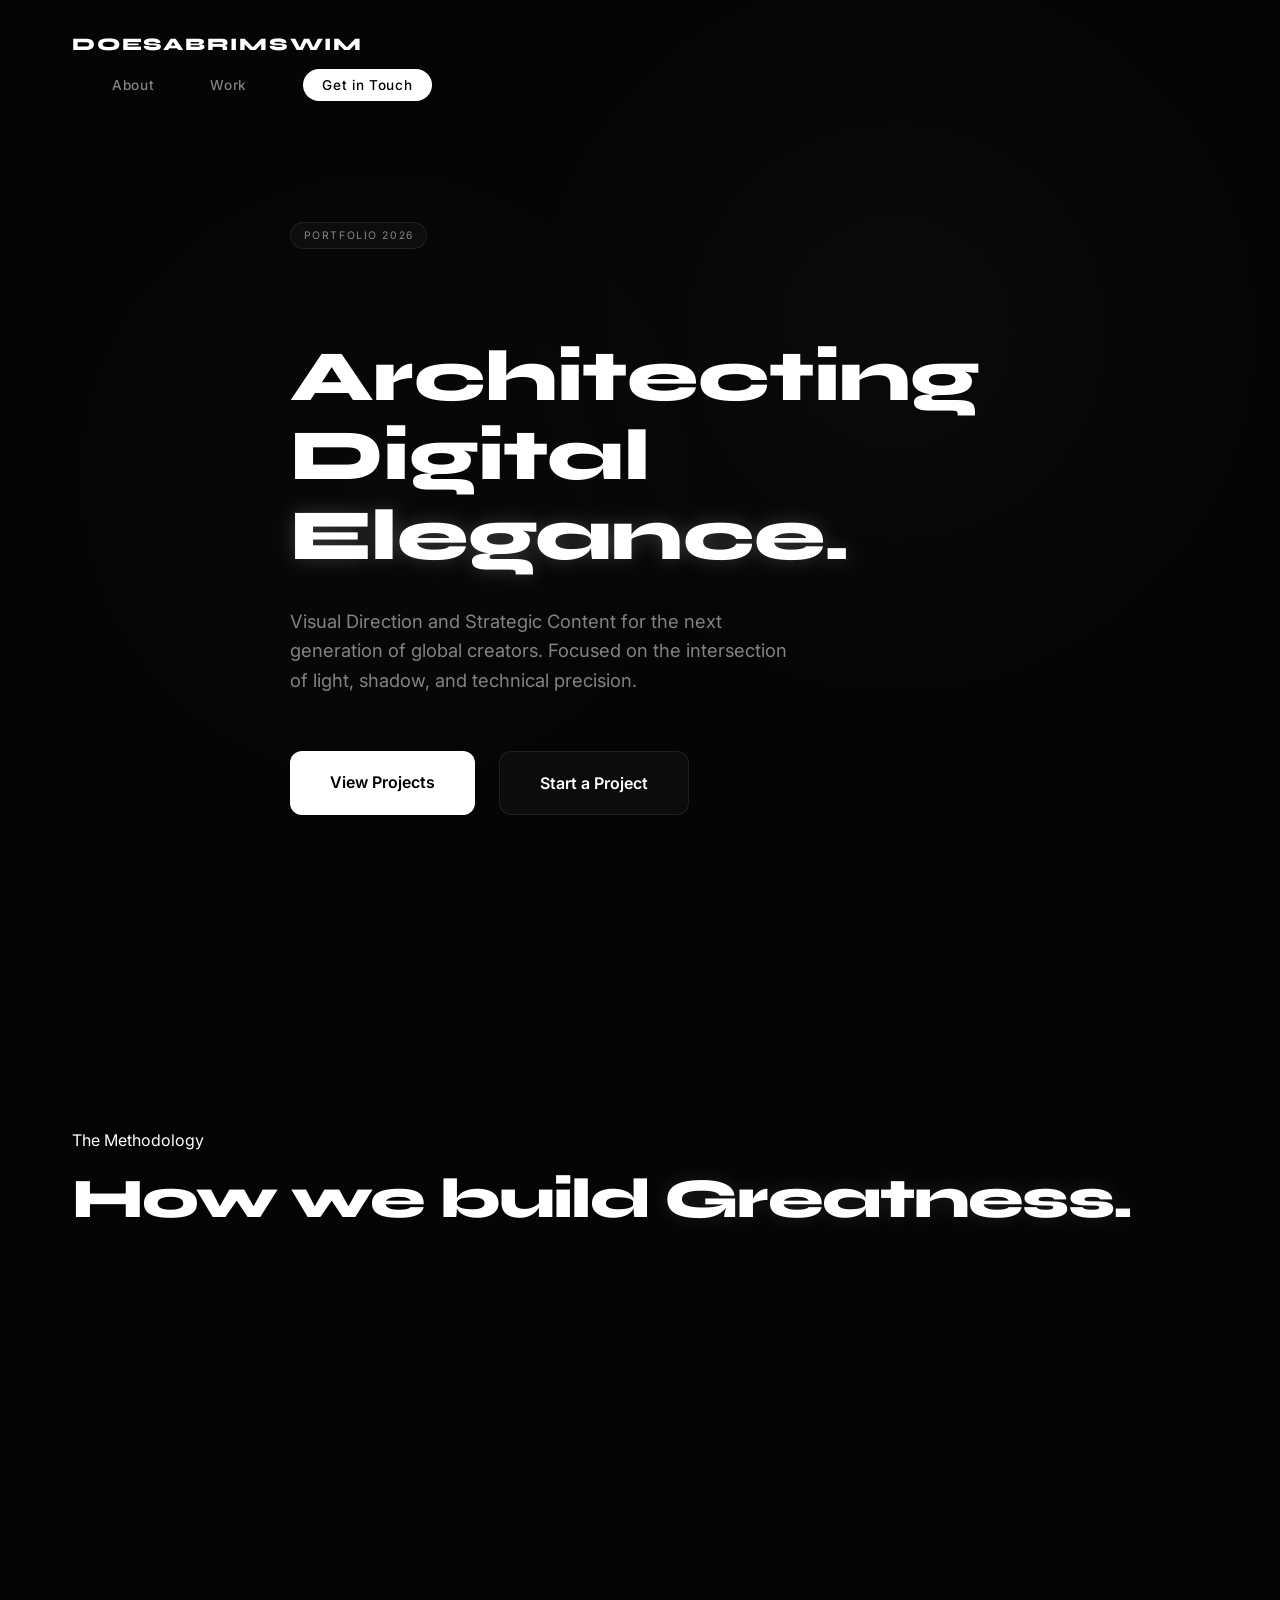
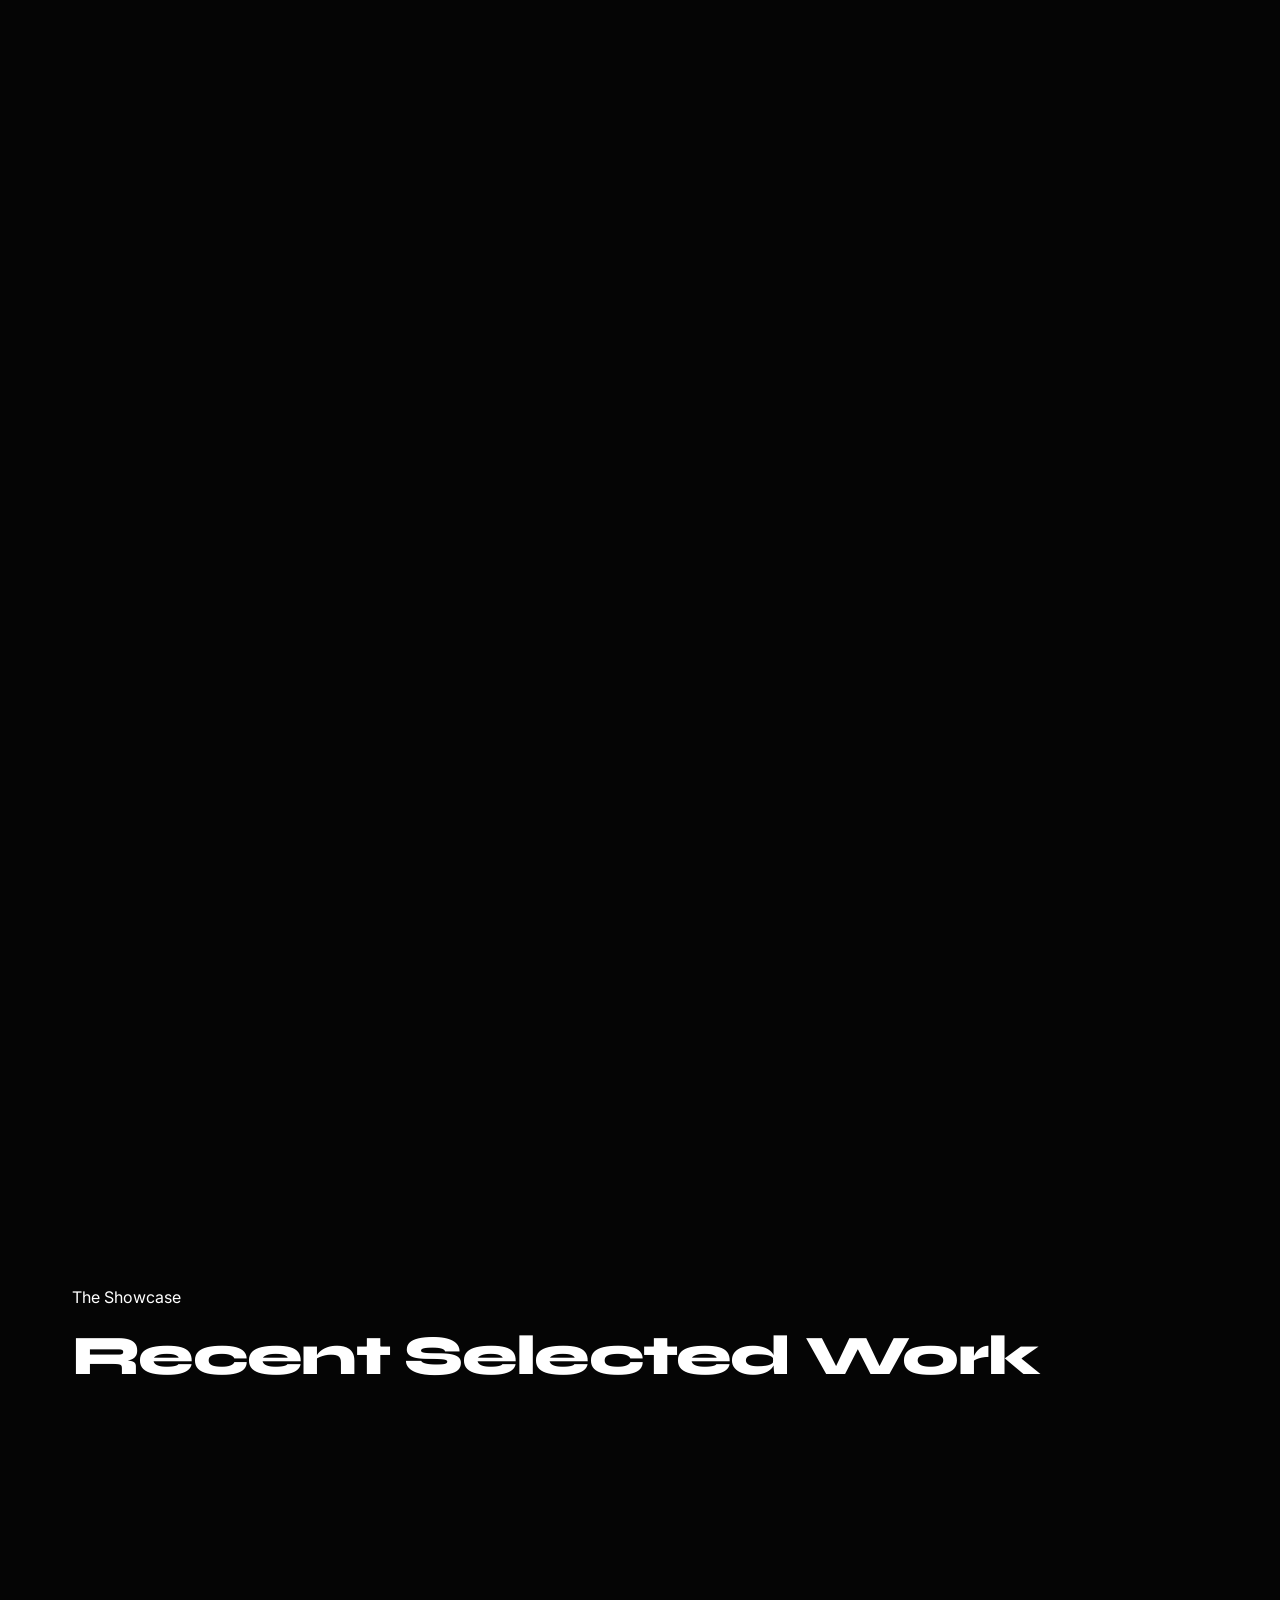
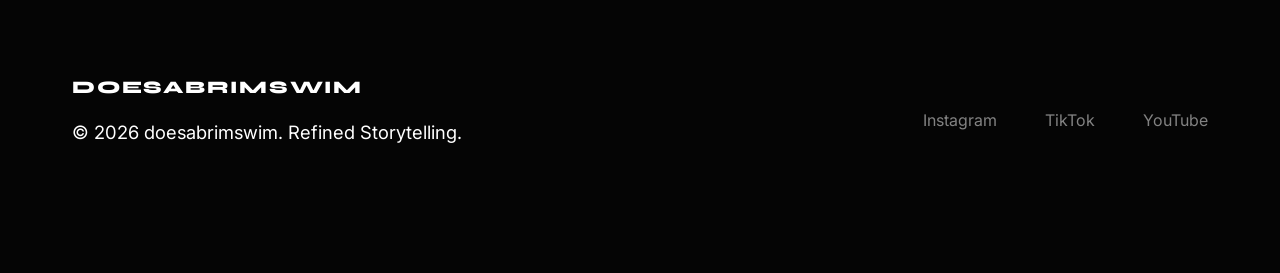
==== commit b35fe2a9: "Refinement: Renamed to doesabrimswim and scaled down typography for professional finish" ====
--- a/index.html
+++ b/index.html
@@ -18,7 +18,7 @@
     
     <nav id="navbar" class="stripe-nav">
         <div class="container nav-container">
-            <a href="#" class="logo">SARA</a>
+            <a href="#" class="logo">doesabrimswim</a>
             <ul class="nav-links">
                 <li><a href="#about">About</a></li>
                 <li><a href="#portfolio">Work</a></li>
@@ -150,8 +150,8 @@
     <footer id="socials">
         <div class="container footer-content">
             <div class="footer-brand">
-                <a href="#" class="logo">SARA</a>
-                <p class="text-secondary">&copy; 2026 Sara Studio. Refined Storytelling.</p>
+                <a href="#" class="logo">doesabrimswim</a>
+                <p class="text-secondary">&copy; 2026 doesabrimswim. Refined Storytelling.</p>
             </div>
             <div class="social-links">
                 <a href="#">Instagram</a>
--- a/style.css
+++ b/style.css
@@ -86,26 +86,28 @@
 
 .logo {
     font-family: var(--font-heading);
-    font-size: 1.4rem;
+    font-size: 1.1rem;
     font-weight: 800;
-    letter-spacing: -0.02em;
+    letter-spacing: 0.1em;
     color: var(--text-primary);
     text-decoration: none;
+    text-transform: uppercase;
 }
 
 .nav-links {
     display: flex;
     align-items: center;
-    gap: 3rem;
+    gap: 3.5rem;
     list-style: none;
 }
 
 .nav-links a {
     text-decoration: none;
     color: var(--text-secondary);
-    font-size: 0.9rem;
+    font-size: 0.85rem;
     font-weight: 500;
     transition: color 0.3s ease;
+    letter-spacing: 0.05em;
 }
 
 .nav-links a:hover {
@@ -115,8 +117,9 @@
 .nav-cta {
     background: white;
     color: black !important;
-    padding: 0.6rem 1.4rem;
+    padding: 0.5rem 1.2rem;
     border-radius: 100px;
+    font-size: 0.8rem;
 }
 
 /* Stripe Hero */
@@ -124,42 +127,43 @@
     height: 100vh;
     display: flex;
     align-items: center;
-    padding-top: 80px;
+    padding-top: 60px;
 }
 
 .hero-content {
-    max-width: 800px;
+    max-width: 700px;
 }
 
 .badge {
     display: inline-block;
-    padding: 0.4rem 1rem;
+    padding: 0.3rem 0.8rem;
     background: var(--bg-card);
     border: 1px solid var(--border-subtle);
     border-radius: 100px;
-    font-size: 0.75rem;
-    letter-spacing: 0.1em;
+    font-size: 0.65rem;
+    letter-spacing: 0.15em;
     text-transform: uppercase;
-    margin-bottom: 2rem;
+    margin-bottom: 2.5rem;
     color: var(--text-secondary);
 }
 
 .glow {
     color: white;
-    text-shadow: 0 0 30px rgba(255,255,255,0.3);
+    text-shadow: 0 0 20px rgba(255,255,255,0.2);
 }
 
 .stripe-hero h1 {
-    font-size: clamp(3rem, 10vw, 6rem);
+    font-size: clamp(2.5rem, 8vw, 4.5rem);
     margin-bottom: 2rem;
-    line-height: 1;
+    line-height: 1.1;
+    letter-spacing: -0.01em;
 }
 
 .stripe-hero p {
-    font-size: clamp(1.1rem, 2vw, 1.4rem);
-    color: var(--text-secondary);
-    max-width: 600px;
-    margin-bottom: 3rem;
+    font-size: clamp(1rem, 1.8vw, 1.15rem);
+    color: var(--text-secondary);
+    max-width: 500px;
+    margin-bottom: 3.5rem;
 }
 
 .hero-actions {
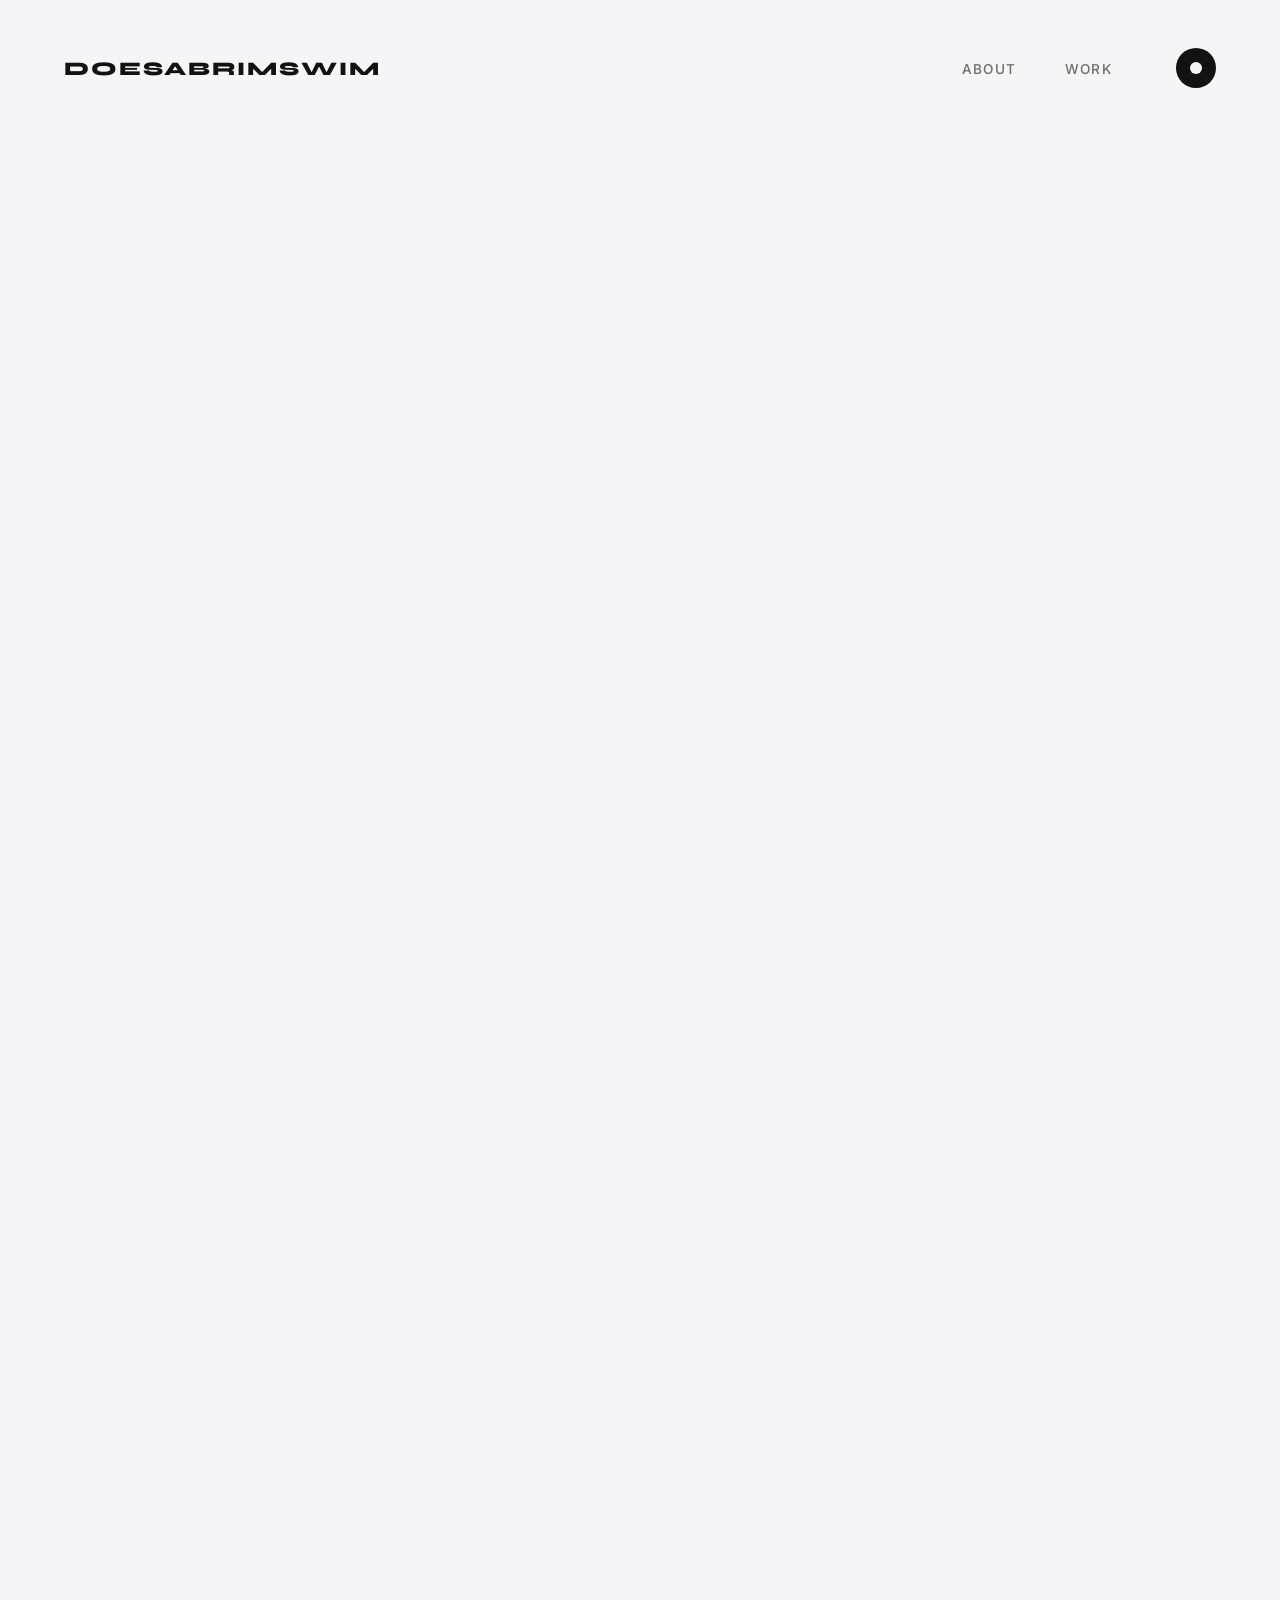
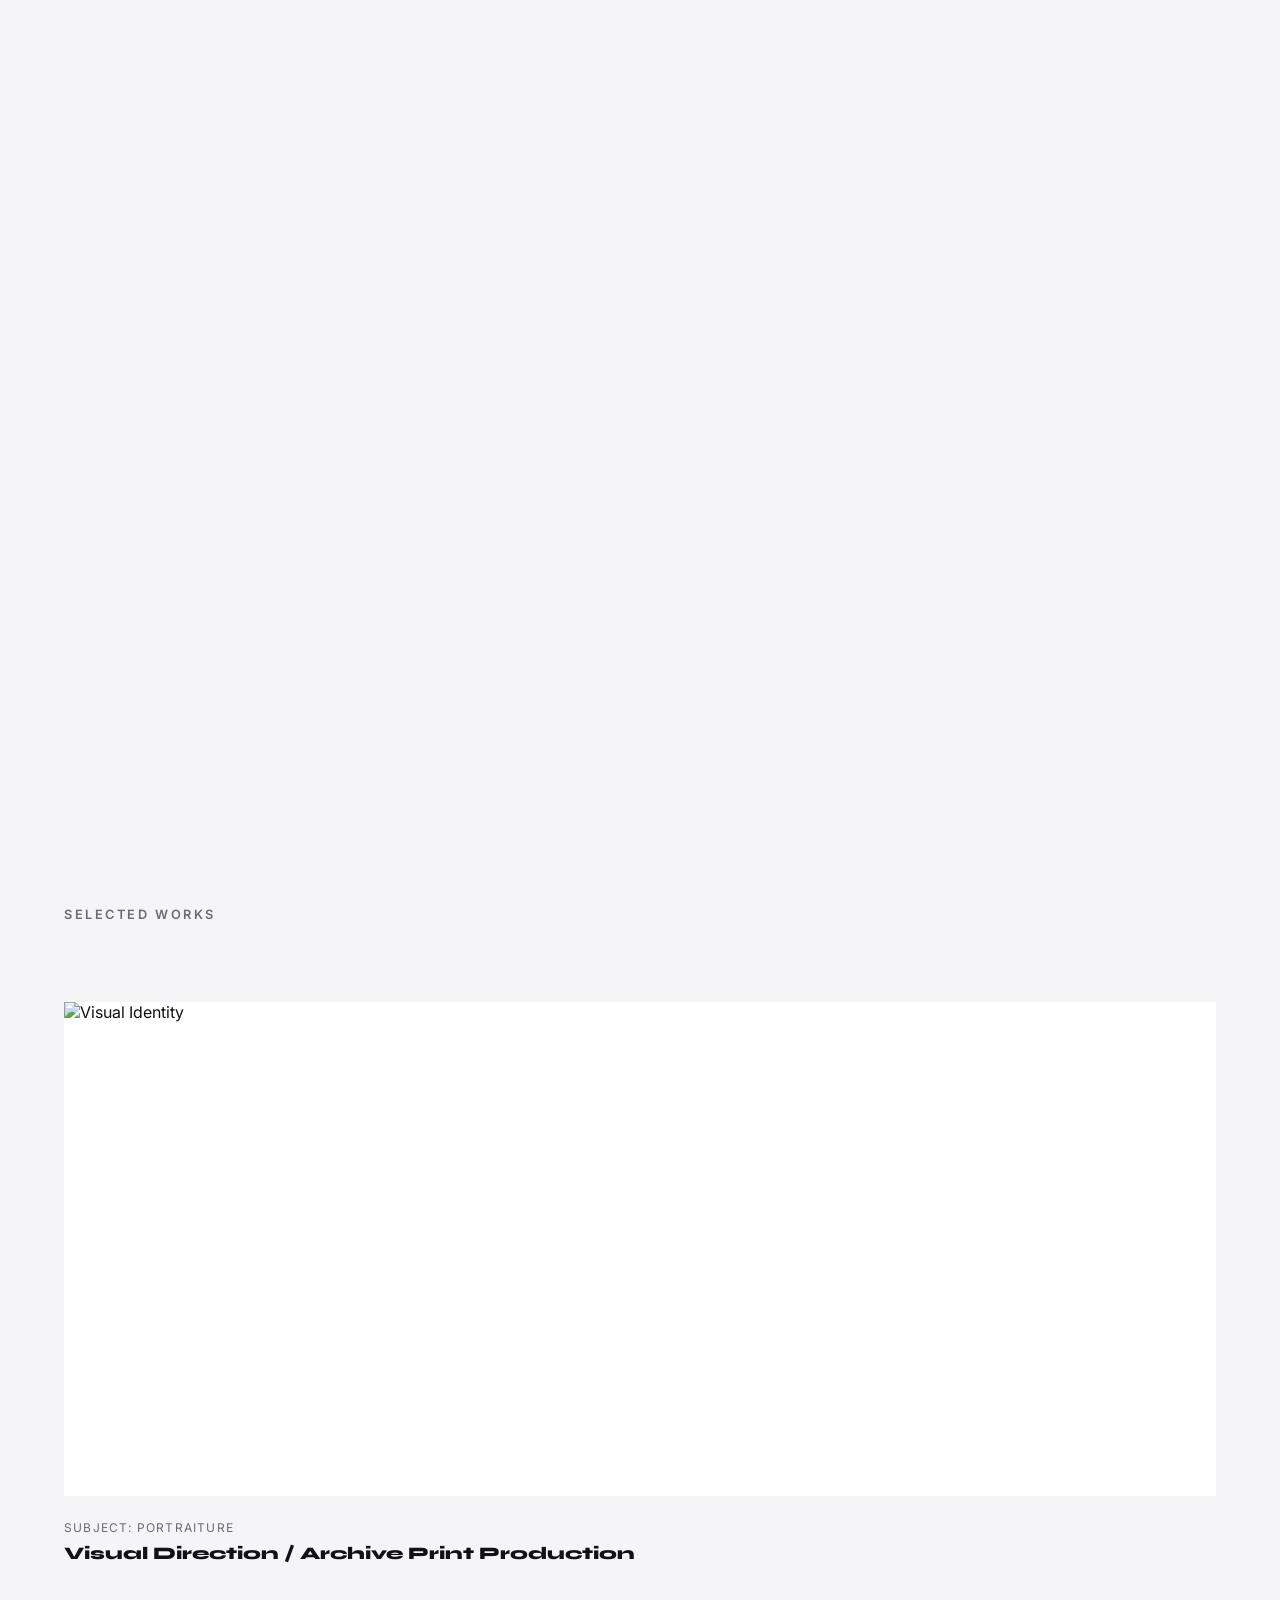
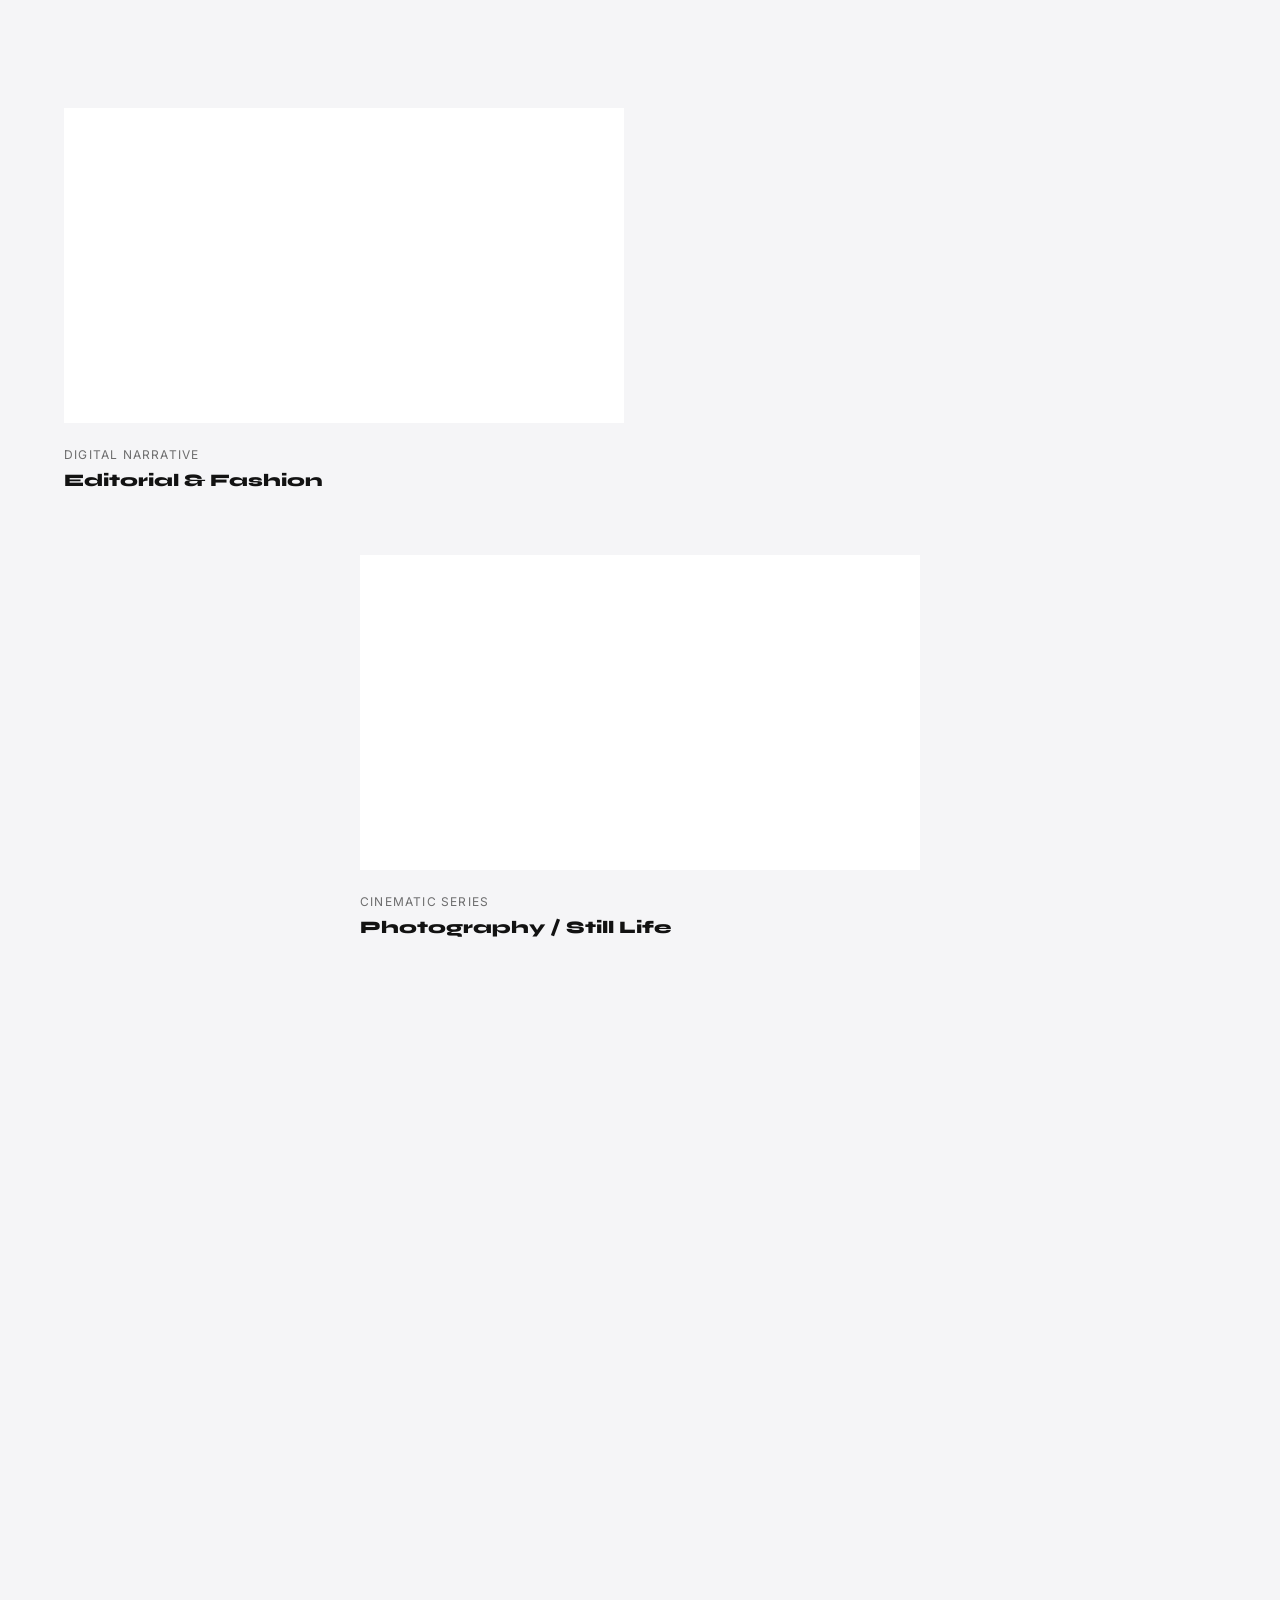
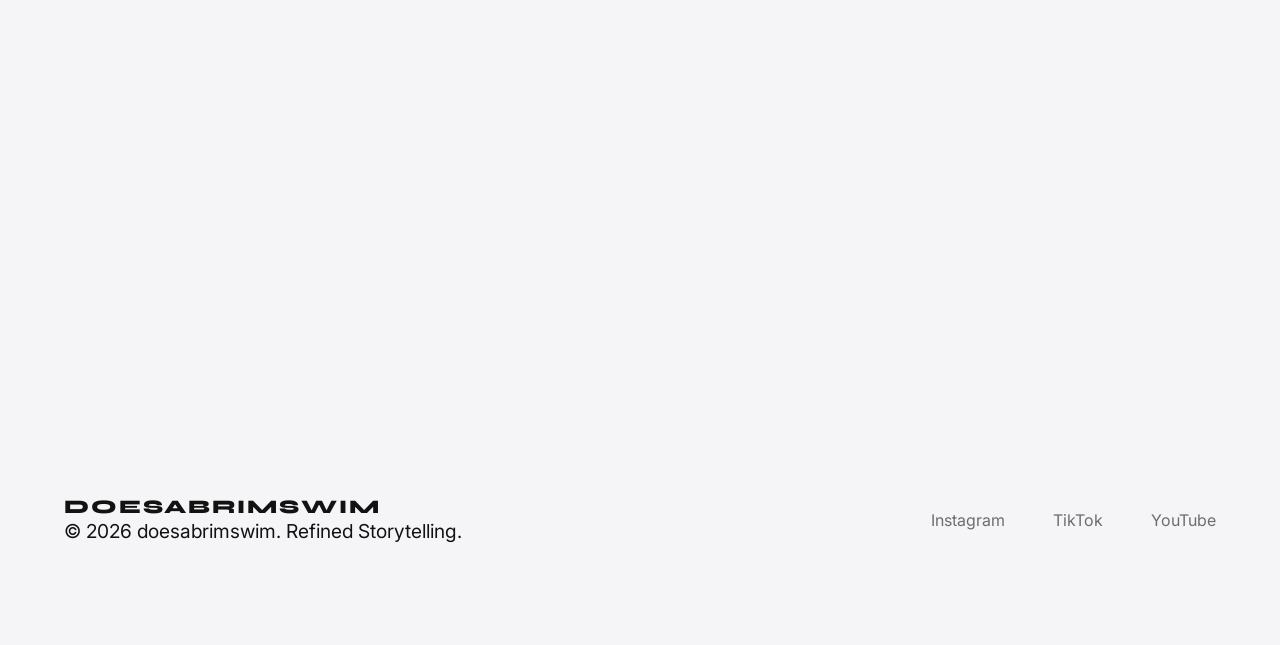
==== commit 68d35007: "Design: Editorial overhaul with multi-theme engine and asymmetrical asymmetrical grid" ====
--- a/index.html
+++ b/index.html
@@ -11,57 +11,53 @@
     <link href="https://fonts.googleapis.com/css2?family=Inter:wght@300;400;500;600&family=Syne:wght@700;800&display=swap" rel="stylesheet">
 </head>
 <body>
-    <div class="background-mesh">
-        <div class="mesh-orb orb-1"></div>
-        <div class="mesh-orb orb-2"></div>
-    </div>
-    
-    <nav id="navbar" class="stripe-nav">
+    <nav id="navbar" class="editorial-nav">
         <div class="container nav-container">
             <a href="#" class="logo">doesabrimswim</a>
-            <ul class="nav-links">
-                <li><a href="#about">About</a></li>
-                <li><a href="#portfolio">Work</a></li>
-                <li><a href="#contact" class="nav-cta">Get in Touch</a></li>
-            </ul>
+            <div class="nav-right">
+                <ul class="nav-links">
+                    <li><a href="#about">About</a></li>
+                    <li><a href="#portfolio">Work</a></li>
+                </ul>
+                <div class="theme-switcher">
+                    <button id="theme-btn" class="theme-btn" title="Switch Theme">
+                        <span class="theme-dot"></span>
+                    </button>
+                </div>
+            </div>
         </div>
     </nav>
 
-    <header class="hero stripe-hero" id="home">
+    <header class="hero editorial-hero" id="home">
         <div class="container">
-            <div class="hero-content">
-                <span class="badge fade-in">Portfolio 2026</span>
-                <h1 class="reveal-text">Architecting <br>Digital <span class="glow">Elegance.</span></h1>
-                <p class="fade-in">Visual Direction and Strategic Content for the next generation of global creators. Focused on the intersection of light, shadow, and technical precision.</p>
-                <div class="hero-actions fade-in">
-                    <a href="#portfolio" class="primary-btn">View Projects</a>
-                    <a href="#contact" class="secondary-btn">Start a Project</a>
+            <div class="hero-title-wrapper">
+                <h1 class="massive-title reveal-up">doesabrim<br>swim.</h1>
+                <div class="hero-meta reveal-up" style="transition-delay: 0.3s;">
+                    <span class="editorial-label">Portfolio 2026</span>
+                    <p class="hero-desc">Independent Visual Direction & Storytelling. <br>Design for the digital frontier.</p>
                 </div>
             </div>
         </div>
     </header>
 
-    <section id="process" class="section">
+    <section id="process" class="section editorial-insight">
         <div class="container">
-            <div class="section-header">
-                <span class="subtitle">The Methodology</span>
-                <h2>How we build <span class="accent">Greatness.</span></h2>
-            </div>
-            <div class="process-grid">
-                <div class="process-item reveal-up">
-                    <div class="step-num">01</div>
-                    <h3>Immersion</h3>
-                    <p>Understanding the soul of your brand to craft a narrative that resonates deeply with your audience.</p>
+            <div class="editorial-grid-v1">
+                <div class="editorial-text reveal-up">
+                    <span class="editorial-label">The Insight</span>
+                    <h2>The Studio <br>Profile Global. <br>Independent. <br>Vision-led.</h2>
                 </div>
-                <div class="process-item reveal-up">
-                    <div class="step-num">02</div>
-                    <h3>Creation</h3>
-                    <p>Executing with precision, using light and shadow to bring cinematic quality to every frame.</p>
-                </div>
-                <div class="process-item reveal-up">
-                    <div class="step-num">03</div>
-                    <h3>Diffusion</h3>
-                    <p>A refined strategy to ensure your content reaches the right eyes with maximum emotional impact.</p>
+                <div class="detailed-process reveal-up" style="transition-delay: 0.2s;">
+                    <div class="process-col">
+                        <span class="step-num">01</span>
+                        <h3>Immersion</h3>
+                        <p>Understanding the brand soul to craft deeply resonant narratives.</p>
+                    </div>
+                    <div class="process-col">
+                        <span class="step-num">02</span>
+                        <h3>Creation</h3>
+                        <p>Precision execution bringing cinematic quality to every frame.</p>
+                    </div>
                 </div>
             </div>
         </div>
@@ -94,32 +90,31 @@
         </div>
     </section>
 
-    <section id="portfolio" class="section">
-        <div class="container">
-            <div class="section-header center">
-                <span class="subtitle">The Showcase</span>
-                <h2>Recent Selected Work</h2>
-            </div>
-            <div class="portfolio-grid">
-                <div class="portfolio-item reveal-up">
-                    <img src="./assets/workspace_thumb.png" alt="Visual Identity">
-                    <div class="item-overlay">
-                        <h3>Visual Identity</h3>
-                        <p>Branding & Strategy</p>
+    <section id="portfolio" class="section editorial-gallery">
+        <div class="container full-bleed-mobile">
+            <div class="editorial-label center">Selected Works</div>
+            <div class="editorial-grid-v2">
+                <div class="gallery-item large reveal-image">
+                    <div class="img-wrapper">
+                        <img src="./assets/workspace_thumb.png" alt="Visual Identity">
+                    </div>
+                    <div class="gallery-meta">
+                        <span class="meta-label">Subject: Portraiture</span>
+                        <h3>Visual Direction / Archive Print Production</h3>
                     </div>
                 </div>
-                <div class="portfolio-item reveal-up" style="transition-delay: 0.1s;">
+                <div class="gallery-item reveal-image">
                     <div class="mock-img"></div>
-                    <div class="item-overlay">
-                        <h3>Content Direction</h3>
-                        <p>Digital Narrative</p>
+                    <div class="gallery-meta">
+                        <span class="meta-label">Digital Narrative</span>
+                        <h3>Editorial & Fashion</h3>
                     </div>
                 </div>
-                <div class="portfolio-item reveal-up" style="transition-delay: 0.2s;">
+                <div class="gallery-item mid reveal-image">
                     <div class="mock-img"></div>
-                    <div class="item-overlay">
-                        <h3>Photography</h3>
-                        <p>Cinematic Series</p>
+                    <div class="gallery-meta">
+                        <span class="meta-label">Cinematic Series</span>
+                        <h3>Photography / Still Life</h3>
                     </div>
                 </div>
             </div>
--- a/style.css
+++ b/style.css
@@ -1,44 +1,78 @@
+/* Theme Engine & Global Resets */
 :root {
-    --bg-obsidian: #050505;
-    --bg-card: rgba(255, 255, 255, 0.03);
+    /* Default: Editorial Light */
+    --bg-primary: #f5f5f7;
+    --bg-secondary: #ffffff;
+    --text-primary: #121212;
+    --text-secondary: rgba(18, 18, 18, 0.6);
+    --accent: #121212;
+    --border: rgba(18, 18, 18, 0.1);
+    --font-main: 'Inter', -apple-system, BlinkMacSystemFont, sans-serif;
+    --font-heading: 'Syne', sans-serif;
+    --transition-smooth: cubic-bezier(0.16, 1, 0.3, 1) 0.8s;
+}
+
+[data-theme="dark"] {
+    --bg-primary: #0a0a0b;
+    --bg-secondary: #141417;
+    --text-primary: #ffffff;
+    --text-secondary: rgba(255, 255, 255, 0.6);
+    --accent: #ffffff;
+    --border: rgba(255, 255, 255, 0.1);
+}
+
+[data-theme="mono"] {
+    --bg-primary: #000000;
+    --bg-secondary: #000000;
     --text-primary: #ffffff;
     --text-secondary: rgba(255, 255, 255, 0.5);
-    --accent-glow: rgba(255, 255, 255, 0.1);
-    --accent-vibrant: #ffffff;
-    --border-subtle: rgba(255, 255, 255, 0.08);
-    --font-main: 'Inter', sans-serif;
-    --font-heading: 'Syne', sans-serif;
-    --transition: cubic-bezier(0.16, 1, 0.3, 1) 0.8s;
+    --accent: #ffffff;
+    --border: rgba(255, 255, 255, 0.2);
+}
+
+* {
+    margin: 0;
+    padding: 0;
+    box-sizing: border-box;
+    -webkit-font-smoothing: antialiased;
 }
 
 body {
-    background-color: var(--bg-obsidian);
+    background-color: var(--bg-primary);
     color: var(--text-primary);
     font-family: var(--font-main);
+    transition: background-color 0.6s ease, color 0.6s ease;
     overflow-x: hidden;
-    line-height: 1.5;
-    -webkit-font-smoothing: antialiased;
-}
-
-/* Typography */
-h1, h2, h3, .logo {
+}
+
+/* Editorial Typography */
+h1, h2, h3 {
     font-family: var(--font-heading);
     font-weight: 800;
-    letter-spacing: -0.03em;
-    line-height: 1.1;
+    text-transform: uppercase;
+    line-height: 0.85;
+    letter-spacing: -0.05em;
 }
 
 h1 {
-    font-size: clamp(2.5rem, 8vw, 5.5rem);
+    font-size: clamp(4rem, 15vw, 15rem);
 }
 
 h2 {
-    font-size: clamp(2rem, 5vw, 3.5rem);
+    font-size: clamp(2rem, 8vw, 6rem);
+    margin-bottom: 2rem;
 }
 
 p {
-    font-size: clamp(1rem, 2vw, 1.15rem);
-    line-height: 1.6;
+    font-size: clamp(1rem, 2vw, 1.2rem);
+    line-height: 1.4;
+    font-weight: 400;
+}
+
+.container {
+    max-width: 1600px;
+    margin: 0 auto;
+    padding: 0 5vw;
 }
 
 .accent {
@@ -67,37 +101,47 @@
     position: relative;
 }
 
-/* Stripe Nav */
-.stripe-nav {
+/* Editorial Nav */
+.editorial-nav {
     position: fixed;
     top: 0;
     width: 100%;
     z-index: 1000;
-    padding: 2rem 0;
-    transition: var(--transition);
-}
-
-.stripe-nav.scrolled {
-    padding: 1.2rem 0;
-    background: rgba(5, 5, 5, 0.8);
-    backdrop-filter: blur(20px);
-    border-bottom: 1px solid var(--border-subtle);
+    padding: 3rem 0;
+    transition: var(--transition-smooth);
+}
+
+.editorial-nav.scrolled {
+    padding: 1.5rem 0;
+    background: var(--bg-secondary);
+    border-bottom: 1px solid var(--border);
+}
+
+.nav-container {
+    display: flex;
+    justify-content: space-between;
+    align-items: center;
 }
 
 .logo {
     font-family: var(--font-heading);
-    font-size: 1.1rem;
+    font-size: 1.2rem;
     font-weight: 800;
+    text-transform: uppercase;
     letter-spacing: 0.1em;
     color: var(--text-primary);
     text-decoration: none;
-    text-transform: uppercase;
+}
+
+.nav-right {
+    display: flex;
+    align-items: center;
+    gap: 4rem;
 }
 
 .nav-links {
     display: flex;
-    align-items: center;
-    gap: 3.5rem;
+    gap: 3rem;
     list-style: none;
 }
 
@@ -106,93 +150,71 @@
     color: var(--text-secondary);
     font-size: 0.85rem;
     font-weight: 500;
+    text-transform: uppercase;
+    letter-spacing: 0.1em;
     transition: color 0.3s ease;
-    letter-spacing: 0.05em;
 }
 
 .nav-links a:hover {
     color: var(--text-primary);
 }
 
-.nav-cta {
-    background: white;
-    color: black !important;
-    padding: 0.5rem 1.2rem;
-    border-radius: 100px;
+/* Theme Toggle */
+.theme-btn {
+    background: var(--text-primary);
+    width: 40px;
+    height: 40px;
+    border-radius: 50%;
+    border: none;
+    cursor: pointer;
+    display: flex;
+    justify-content: center;
+    align-items: center;
+    transition: transform 0.3s ease;
+}
+
+.theme-btn:hover {
+    transform: scale(1.1);
+}
+
+.theme-dot {
+    width: 12px;
+    height: 12px;
+    background: var(--bg-primary);
+    border-radius: 50%;
+}
+
+/* Editorial Hero */
+.editorial-hero {
+    min-height: 100vh;
+    display: flex;
+    flex-direction: column;
+    justify-content: center;
+    padding-top: 100px;
+}
+
+.hero-title-wrapper {
+    position: relative;
+}
+
+.hero-meta {
+    margin-top: 4rem;
+    display: flex;
+    flex-direction: column;
+    gap: 1.5rem;
+}
+
+.editorial-label {
     font-size: 0.8rem;
-}
-
-/* Stripe Hero */
-.stripe-hero {
-    height: 100vh;
-    display: flex;
-    align-items: center;
-    padding-top: 60px;
-}
-
-.hero-content {
-    max-width: 700px;
-}
-
-.badge {
-    display: inline-block;
-    padding: 0.3rem 0.8rem;
-    background: var(--bg-card);
-    border: 1px solid var(--border-subtle);
-    border-radius: 100px;
-    font-size: 0.65rem;
-    letter-spacing: 0.15em;
-    text-transform: uppercase;
-    margin-bottom: 2.5rem;
-    color: var(--text-secondary);
-}
-
-.glow {
-    color: white;
-    text-shadow: 0 0 20px rgba(255,255,255,0.2);
-}
-
-.stripe-hero h1 {
-    font-size: clamp(2.5rem, 8vw, 4.5rem);
-    margin-bottom: 2rem;
-    line-height: 1.1;
-    letter-spacing: -0.01em;
-}
-
-.stripe-hero p {
-    font-size: clamp(1rem, 1.8vw, 1.15rem);
-    color: var(--text-secondary);
-    max-width: 500px;
-    margin-bottom: 3.5rem;
-}
-
-.hero-actions {
-    display: flex;
-    gap: 1.5rem;
-}
-
-.primary-btn, .secondary-btn {
-    padding: 1.2rem 2.5rem;
-    border-radius: 12px;
     font-weight: 600;
-    text-decoration: none;
-    transition: var(--transition);
-}
-
-.primary-btn {
-    background: white;
-    color: black;
-}
-
-.secondary-btn {
-    background: var(--bg-card);
-    color: white;
-    border: 1px solid var(--border-subtle);
-}
-
-.primary-btn:hover {
-    transform: translateY(-2px);
-    box-shadow: 0 10px 40px rgba(255,255,255,0.1);
+    letter-spacing: 0.2em;
+    color: var(--text-secondary);
+    text-transform: uppercase;
+}
+
+.hero-desc {
+    max-width: 400px;
+    color: var(--text-primary);
 }
 
 /* Hero Cinematic */
@@ -307,140 +329,101 @@
     transform: translateY(0);
 }
 
-/* Section Layouts */
-.section {
-    padding: 10rem 0;
-}
-
-.section-header {
+/* Editorial Insight Section */
+.editorial-grid-v1 {
+    display: grid;
+    grid-template-columns: 1.2fr 1fr;
+    gap: 10vw;
+    align-items: end;
+}
+
+.detailed-process {
+    display: flex;
+    flex-direction: column;
+    gap: 4rem;
+}
+
+.process-col {
+    padding-bottom: 2rem;
+    border-bottom: 1px solid var(--border);
+}
+
+.process-col h3 {
+    font-size: 1.2rem;
+    margin-bottom: 1rem;
+    letter-spacing: 0.05em;
+}
+
+.process-col p {
+    font-size: 0.95rem;
+    color: var(--text-secondary);
+}
+
+/* Editorial Gallery (Asymmetrical) */
+.editorial-grid-v2 {
+    display: grid;
+    grid-template-columns: repeat(12, 1fr);
+    gap: 4rem 2rem;
+    margin-top: 5rem;
+}
+
+.gallery-item {
+    grid-column: span 6;
+    display: flex;
+    flex-direction: column;
+    gap: 1.5rem;
+}
+
+.gallery-item.large {
+    grid-column: span 12;
     margin-bottom: 5rem;
 }
 
-.section-header h2 {
-    font-size: clamp(2rem, 5vw, 3.5rem);
-    margin-top: 1rem;
-}
-
-/* Process Section (Stripe-style Grid) */
-.process-grid {
-    display: grid;
-    grid-template-columns: repeat(3, 1fr);
-    gap: 2rem;
-}
-
-.process-item {
-    padding: 3rem;
-    background: var(--bg-card);
-    border: 1px solid var(--border-subtle);
-    border-radius: 20px;
-    transition: var(--transition);
-}
-
-.process-item:hover {
-    background: rgba(255, 255, 255, 0.05);
-    border-color: rgba(255, 255, 255, 0.2);
-    transform: translateY(-5px);
-}
-
-.step-num {
-    font-size: 0.8rem;
-    font-weight: 600;
-    color: var(--text-secondary);
-    margin-bottom: 1.5rem;
-    display: block;
-    letter-spacing: 0.1em;
-}
-
-.process-item h3 {
-    font-size: 1.5rem;
-    margin-bottom: 1rem;
-    color: var(--text-primary);
-}
-
-.process-item p {
-    font-size: 1rem;
-    color: var(--text-secondary);
-}
-
-/* Portfolio Cards (Technical Stripe) */
-.portfolio-grid {
-    display: grid;
-    grid-template-columns: repeat(3, 1fr);
-    gap: 2rem;
-}
-
-.portfolio-item {
-    position: relative;
-    border-radius: 20px;
+.gallery-item.mid {
+    grid-column: 4 / span 6;
+}
+
+.img-wrapper, .mock-img {
+    width: 100%;
+    aspect-ratio: 16/9;
+    background: var(--bg-secondary);
     overflow: hidden;
-    background: var(--bg-card);
-    border: 1px solid var(--border-subtle);
-    aspect-ratio: 4/5;
-    transition: var(--transition);
-}
-
-.portfolio-item img, .mock-img {
+    transition: var(--transition-smooth);
+}
+
+.gallery-item.large .img-wrapper {
+    aspect-ratio: 21/9;
+}
+
+.gallery-item img {
     width: 100%;
     height: 100%;
     object-fit: cover;
-    opacity: 0.5;
-    transition: var(--transition);
-}
-
-.portfolio-item:hover img, .portfolio-item:hover .mock-img {
-    opacity: 0.8;
+    transition: var(--transition-smooth);
+}
+
+.gallery-item:hover img {
     transform: scale(1.05);
 }
 
-.item-overlay {
-    position: absolute;
-    bottom: 0;
-    left: 0;
-    width: 100%;
-    padding: 2.5rem;
-    background: linear-gradient(to top, rgba(5,5,5,0.9) 0%, transparent 100%);
-}
-
-.item-overlay h3 {
-    font-size: 1.4rem;
-    margin-bottom: 0.5rem;
-}
-
-.item-overlay p {
-    font-size: 0.85rem;
-    color: var(--text-secondary);
-}
-
-/* Stats (OpenAI Subtle Glow) */
-.stat-item {
-    padding: 2rem;
-    border-radius: 16px;
-    background: var(--bg-card);
-    border: 1px solid var(--border-subtle);
-    text-align: center;
-}
-
-.stat-item .number {
-    font-size: 2.5rem;
-    font-weight: 800;
-    display: block;
-    margin-bottom: 0.5rem;
-    font-family: var(--font-heading);
-}
-
-.stat-item .label {
-    font-size: 0.8rem;
+.gallery-meta {
+    display: flex;
+    flex-direction: column;
+    gap: 0.5rem;
+}
+
+.meta-label {
+    font-size: 0.75rem;
     color: var(--text-secondary);
     text-transform: uppercase;
     letter-spacing: 0.1em;
 }
 
-/* Contact Card (Nocturnal OpenAI) */
-.contact-card {
-    padding: 5rem;
-    background: var(--bg-card);
-    border: 1px solid var(--border-subtle);
-    border-radius: 32px;
+.gallery-meta h3 {
+    font-size: 1.1rem;
+    text-transform: none;
+    letter-spacing: 0;
+    line-height: 1.2;
 }
 
 input, textarea {
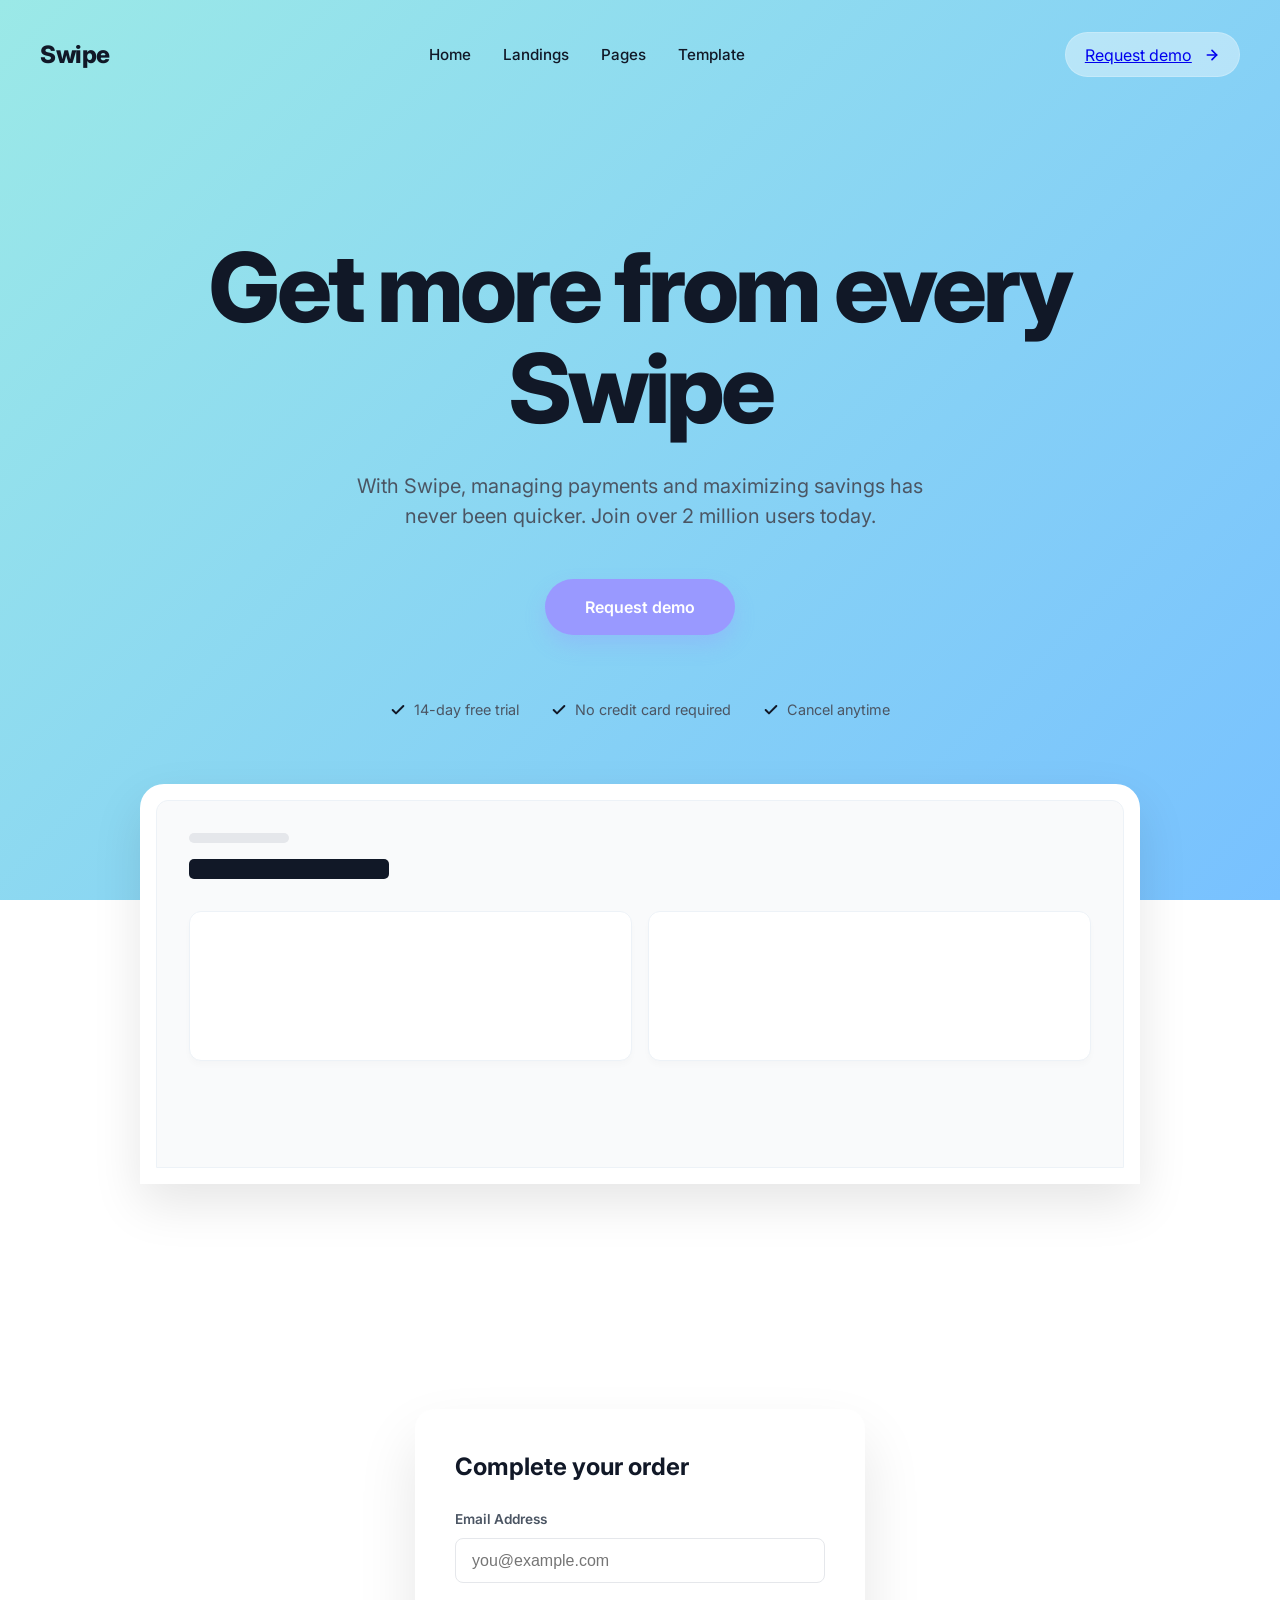
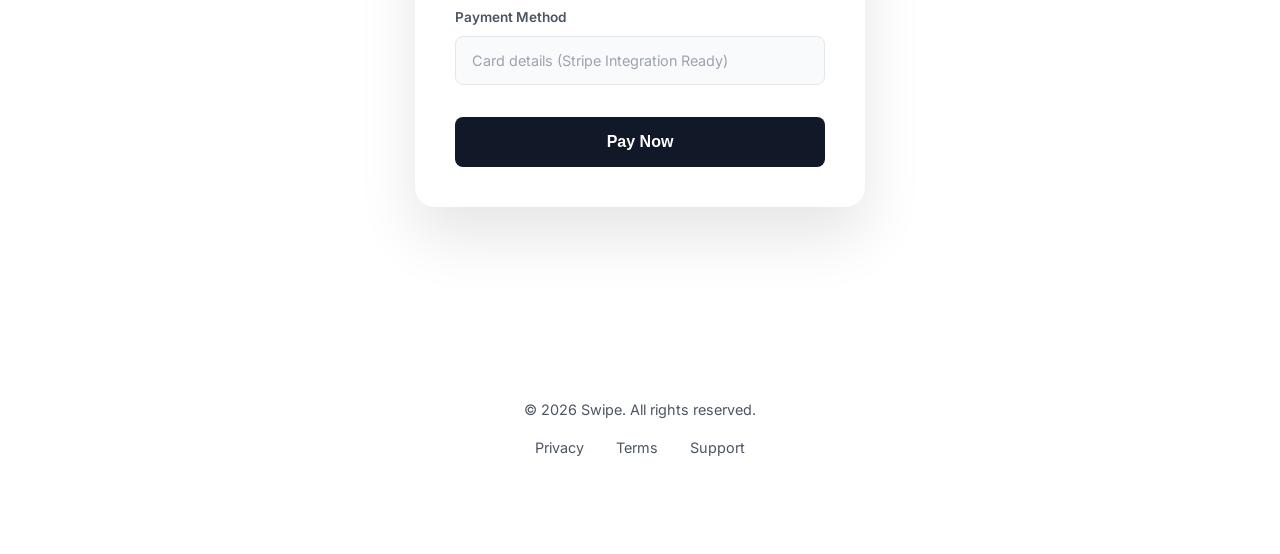
==== commit fbccb160: "Complete Swipe theme redesign with checkout section" ====
--- a/index.html
+++ b/index.html
@@ -3,155 +3,100 @@
 <head>
     <meta charset="UTF-8">
     <meta name="viewport" content="width=device-width, initial-scale=1.0">
-    <meta name="description" content="Official website for a professional content creator. Premium, minimal, and fast.">
-    <title>Creator Portfolio | Minimal Beige Aesthetic</title>
+    <meta name="description" content="Official website for doesabrimswim - Redesigned with Swipe premium aesthetic.">
+    <title>Swipe | Redesign</title>
     <link rel="stylesheet" href="style.css">
     <link rel="preconnect" href="https://fonts.googleapis.com">
     <link rel="preconnect" href="https://fonts.gstatic.com" crossorigin>
-    <link href="https://fonts.googleapis.com/css2?family=Inter:wght@300;400;500;600&family=Syne:wght@700;800&display=swap" rel="stylesheet">
+    <link href="https://fonts.googleapis.com/css2?family=Inter:wght@400;500;600;700;800&display=swap" rel="stylesheet">
 </head>
 <body>
-    <nav id="navbar" class="editorial-nav">
-        <div class="container nav-container">
-            <a href="#" class="logo">doesabrimswim</a>
-            <div class="nav-right">
-                <ul class="nav-links">
-                    <li><a href="#about">About</a></li>
-                    <li><a href="#portfolio">Work</a></li>
-                </ul>
-                <div class="theme-switcher">
-                    <button id="theme-btn" class="theme-btn" title="Switch Theme">
-                        <span class="theme-dot"></span>
-                    </button>
-                </div>
-            </div>
+    <nav>
+        <div class="container nav-container animate-fade-up">
+            <a href="#" class="logo">Swipe</a>
+            <ul class="nav-links">
+                <li><a href="#">Home</a></li>
+                <li><a href="#">Landings</a></li>
+                <li><a href="#">Pages</a></li>
+                <li><a href="#">Template</a></li>
+            </ul>
+            <a href="#checkout" class="nav-cta">
+                Request demo
+                <svg width="16" height="16" viewBox="0 0 24 24" fill="none" stroke="currentColor" stroke-width="2.5" stroke-linecap="round" stroke-linejoin="round" style="margin-left: 4px;"><line x1="5" y1="12" x2="19" y2="12"></line><polyline points="12 5 19 12 12 19"></polyline></svg>
+            </a>
         </div>
     </nav>
 
-    <header class="hero editorial-hero" id="home">
-        <div class="container">
-            <div class="hero-title-wrapper">
-                <h1 class="massive-title reveal-up">doesabrim<br>swim.</h1>
-                <div class="hero-meta reveal-up" style="transition-delay: 0.3s;">
-                    <span class="editorial-label">Portfolio 2026</span>
-                    <p class="hero-desc">Independent Visual Direction & Storytelling. <br>Design for the digital frontier.</p>
+    <main>
+        <section class="hero animate-fade-up">
+            <div class="container">
+                <h1>Get more from every Swipe</h1>
+                <p class="hero-subtitle">With Swipe, managing payments and maximizing savings has never been quicker. Join over 2 million users today.</p>
+                <div style="margin-bottom: 4rem;">
+                    <a href="#checkout" class="btn-primary">Request demo</a>
                 </div>
-            </div>
-        </div>
-    </header>
+                
+                <ul class="hero-features">
+                    <li class="hero-feature-item">
+                        <svg viewBox="0 0 24 24" fill="none" stroke="currentColor" stroke-width="3" stroke-linecap="round" stroke-linejoin="round"><polyline points="20 6 9 17 4 12"></polyline></svg>
+                        14-day free trial
+                    </li>
+                    <li class="hero-feature-item">
+                        <svg viewBox="0 0 24 24" fill="none" stroke="currentColor" stroke-width="3" stroke-linecap="round" stroke-linejoin="round"><polyline points="20 6 9 17 4 12"></polyline></svg>
+                        No credit card required
+                    </li>
+                    <li class="hero-feature-item">
+                        <svg viewBox="0 0 24 24" fill="none" stroke="currentColor" stroke-width="3" stroke-linecap="round" stroke-linejoin="round"><polyline points="20 6 9 17 4 12"></polyline></svg>
+                        Cancel anytime
+                    </li>
+                </ul>
 
-    <section id="process" class="section editorial-insight">
-        <div class="container">
-            <div class="editorial-grid-v1">
-                <div class="editorial-text reveal-up">
-                    <span class="editorial-label">The Insight</span>
-                    <h2>The Studio <br>Profile Global. <br>Independent. <br>Vision-led.</h2>
-                </div>
-                <div class="detailed-process reveal-up" style="transition-delay: 0.2s;">
-                    <div class="process-col">
-                        <span class="step-num">01</span>
-                        <h3>Immersion</h3>
-                        <p>Understanding the brand soul to craft deeply resonant narratives.</p>
-                    </div>
-                    <div class="process-col">
-                        <span class="step-num">02</span>
-                        <h3>Creation</h3>
-                        <p>Precision execution bringing cinematic quality to every frame.</p>
+                <div class="device-mockup animate-fade-up" style="animation-delay: 0.2s;">
+                    <div class="device-screen">
+                        <!-- Content for device screen mockup -->
+                        <div style="padding: 2rem; text-align: left;">
+                            <div style="width: 100px; height: 10px; background: #e5e7eb; border-radius: 5px; margin-bottom: 1rem;"></div>
+                            <div style="width: 200px; height: 20px; background: #111827; border-radius: 5px; margin-bottom: 2rem;"></div>
+                            <div style="display: grid; grid-template-columns: 1fr 1fr; gap: 1rem; margin-top: 2rem;">
+                                <div style="height: 150px; background: #ffffff; border: 1px solid #edf2f7; border-radius: 12px; box-shadow: 0 4px 6px rgba(0,0,0,0.02);"></div>
+                                <div style="height: 150px; background: #ffffff; border: 1px solid #edf2f7; border-radius: 12px; box-shadow: 0 4px 6px rgba(0,0,0,0.02);"></div>
+                            </div>
+                        </div>
                     </div>
                 </div>
             </div>
-        </div>
-    </section>
+        </section>
 
-    <section id="about" class="section alternate-layout">
-        <div class="container about-grid">
-            <div class="about-visual reveal-image">
-                <div class="glass-stack">
-                    <div class="glass glass-1"></div>
-                    <div class="glass glass-2"></div>
-                </div>
-                <!-- Placeholder for secondary creator image -->
-            </div>
-            <div class="about-text reveal-up">
-                <span class="subtitle">Curated Strategy</span>
-                <h2>Minimalist approach,<br><span class="accent">Maximum impact.</span></h2>
-                <p>I specialize in high-end visual storytelling and content strategy. Bringing a sense of calm, precision, and luxury to the digital landscape.</p>
-                <div class="stats">
-                    <div class="stat-item glass">
-                        <span class="number">50+</span>
-                        <span class="label">Brands</span>
-                    </div>
-                    <div class="stat-item glass">
-                        <span class="number">10M+</span>
-                        <span class="label">Reach</span>
-                    </div>
+        <section id="checkout" class="checkout-section animate-fade-up">
+            <div class="container">
+                <div class="checkout-box">
+                    <h2>Complete your order</h2>
+                    <form id="checkout-form">
+                        <div class="form-group">
+                            <label for="email">Email Address</label>
+                            <input type="email" id="email" placeholder="you@example.com" required>
+                        </div>
+                        <div class="form-group">
+                            <label>Payment Method</label>
+                            <div class="stripe-element-placeholder">
+                                <!-- Stripe Element will be mounted here -->
+                                Card details (Stripe Integration Ready)
+                            </div>
+                        </div>
+                        <button type="submit" class="btn-checkout">Pay Now</button>
+                    </form>
                 </div>
             </div>
-        </div>
-    </section>
+        </section>
+    </main>
 
-    <section id="portfolio" class="section editorial-gallery">
-        <div class="container full-bleed-mobile">
-            <div class="editorial-label center">Selected Works</div>
-            <div class="editorial-grid-v2">
-                <div class="gallery-item large reveal-image">
-                    <div class="img-wrapper">
-                        <img src="./assets/workspace_thumb.png" alt="Visual Identity">
-                    </div>
-                    <div class="gallery-meta">
-                        <span class="meta-label">Subject: Portraiture</span>
-                        <h3>Visual Direction / Archive Print Production</h3>
-                    </div>
-                </div>
-                <div class="gallery-item reveal-image">
-                    <div class="mock-img"></div>
-                    <div class="gallery-meta">
-                        <span class="meta-label">Digital Narrative</span>
-                        <h3>Editorial & Fashion</h3>
-                    </div>
-                </div>
-                <div class="gallery-item mid reveal-image">
-                    <div class="mock-img"></div>
-                    <div class="gallery-meta">
-                        <span class="meta-label">Cinematic Series</span>
-                        <h3>Photography / Still Life</h3>
-                    </div>
-                </div>
-            </div>
-        </div>
-    </section>
-
-    <section id="contact" class="section">
-        <div class="container narrow">
-            <div class="contact-card reveal-up">
-                <h2>Let's create something<br><span class="accent">extraordinary.</span></h2>
-                <p>Ready to redefine your digital presence? Inquire below.</p>
-                <form id="contact-form">
-                    <div class="form-group">
-                        <input type="text" placeholder="Your Name" required>
-                    </div>
-                    <div class="form-group">
-                        <input type="email" placeholder="Email Address" required>
-                    </div>
-                    <div class="form-group">
-                        <textarea placeholder="Tell me about your vision" rows="4" required></textarea>
-                    </div>
-                    <button type="submit" class="submit-btn">Send Inquiry</button>
-                </form>
-            </div>
-        </div>
-    </section>
-
-    <footer id="socials">
-        <div class="container footer-content">
-            <div class="footer-brand">
-                <a href="#" class="logo">doesabrimswim</a>
-                <p class="text-secondary">&copy; 2026 doesabrimswim. Refined Storytelling.</p>
-            </div>
-            <div class="social-links">
-                <a href="#">Instagram</a>
-                <a href="#">TikTok</a>
-                <a href="#">YouTube</a>
+    <footer style="padding: 6rem 0; text-align: center; color: var(--text-secondary); font-size: 0.9rem;">
+        <div class="container">
+            <p>&copy; 2026 Swipe. All rights reserved.</p>
+            <div style="margin-top: 1rem; display: flex; justify-content: center; gap: 2rem;">
+                <a href="#" style="color: inherit; text-decoration: none;">Privacy</a>
+                <a href="#" style="color: inherit; text-decoration: none;">Terms</a>
+                <a href="#" style="color: inherit; text-decoration: none;">Support</a>
             </div>
         </div>
     </footer>
--- a/style.css
+++ b/style.css
@@ -1,33 +1,25 @@
-/* Theme Engine & Global Resets */
+/* 
+   Swipe Theme - Premium Redesign
+   Colors, gradients, and layout inspired by the provided screenshots.
+*/
+
 :root {
-    /* Default: Editorial Light */
-    --bg-primary: #f5f5f7;
-    --bg-secondary: #ffffff;
-    --text-primary: #121212;
-    --text-secondary: rgba(18, 18, 18, 0.6);
-    --accent: #121212;
-    --border: rgba(18, 18, 18, 0.1);
+    /* Color Palette */
+    --bg-gradient-start: #a8edea;
+    --bg-gradient-end: #fed6e3; /* This is from screenshots, but I'll adjust for a more teal/blue look */
+    --swipe-teal: #9be9e7;
+    --swipe-blue: #78c1ff;
+    --text-primary: #111827;
+    --text-secondary: #4b5563;
+    --accent-purple: #9999ff;
+    --accent-purple-hover: #8888ff;
+    --white: #ffffff;
+    
+    /* Typography */
     --font-main: 'Inter', -apple-system, BlinkMacSystemFont, sans-serif;
-    --font-heading: 'Syne', sans-serif;
-    --transition-smooth: cubic-bezier(0.16, 1, 0.3, 1) 0.8s;
-}
-
-[data-theme="dark"] {
-    --bg-primary: #0a0a0b;
-    --bg-secondary: #141417;
-    --text-primary: #ffffff;
-    --text-secondary: rgba(255, 255, 255, 0.6);
-    --accent: #ffffff;
-    --border: rgba(255, 255, 255, 0.1);
-}
-
-[data-theme="mono"] {
-    --bg-primary: #000000;
-    --bg-secondary: #000000;
-    --text-primary: #ffffff;
-    --text-secondary: rgba(255, 255, 255, 0.5);
-    --accent: #ffffff;
-    --border: rgba(255, 255, 255, 0.2);
+    
+    /* Transitions */
+    --transition-smooth: all 0.4s cubic-bezier(0.4, 0, 0.2, 1);
 }
 
 * {
@@ -38,545 +30,268 @@
 }
 
 body {
-    background-color: var(--bg-primary);
+    background: linear-gradient(135deg, var(--swipe-teal) 0%, var(--swipe-blue) 100%);
+    background-attachment: fixed;
     color: var(--text-primary);
     font-family: var(--font-main);
-    transition: background-color 0.6s ease, color 0.6s ease;
+    line-height: 1.5;
     overflow-x: hidden;
-}
-
-/* Editorial Typography */
-h1, h2, h3 {
-    font-family: var(--font-heading);
+    min-height: 100vh;
+}
+
+/* Base Layout */
+.container {
+    max-width: 1200px;
+    margin: 0 auto;
+    padding: 0 2rem;
+}
+
+/* Navigation */
+.nav-container {
+    display: flex;
+    justify-content: space-between;
+    align-items: center;
+    padding: 2rem 0;
+}
+
+.logo {
+    font-size: 1.5rem;
     font-weight: 800;
-    text-transform: uppercase;
-    line-height: 0.85;
-    letter-spacing: -0.05em;
-}
-
-h1 {
-    font-size: clamp(4rem, 15vw, 15rem);
-}
-
-h2 {
-    font-size: clamp(2rem, 8vw, 6rem);
-    margin-bottom: 2rem;
-}
-
-p {
-    font-size: clamp(1rem, 2vw, 1.2rem);
-    line-height: 1.4;
-    font-weight: 400;
-}
-
-.container {
-    max-width: 1600px;
-    margin: 0 auto;
-    padding: 0 5vw;
-}
-
-.accent {
-    color: var(--accent-purple);
-    text-shadow: 0 0 20px var(--accent-glow);
-}
-
-/* Glassmorphism Utility */
-.glass {
-    background: var(--glass-bg);
-    backdrop-filter: blur(16px);
-    -webkit-backdrop-filter: blur(16px);
-    border: 1px solid var(--glass-border);
-    border-radius: 24px;
-}
-
-/* Layout */
-.container {
-    max-width: 1400px;
-    margin: 0 auto;
-    padding: 0 clamp(1.5rem, 5vw, 4rem);
-}
-
-.section {
-    padding: clamp(5rem, 15vh, 10rem) 0;
-    position: relative;
-}
-
-/* Editorial Nav */
-.editorial-nav {
-    position: fixed;
-    top: 0;
-    width: 100%;
-    z-index: 1000;
-    padding: 3rem 0;
-    transition: var(--transition-smooth);
-}
-
-.editorial-nav.scrolled {
-    padding: 1.5rem 0;
-    background: var(--bg-secondary);
-    border-bottom: 1px solid var(--border);
-}
-
-.nav-container {
-    display: flex;
-    justify-content: space-between;
-    align-items: center;
-}
-
-.logo {
-    font-family: var(--font-heading);
-    font-size: 1.2rem;
-    font-weight: 800;
-    text-transform: uppercase;
-    letter-spacing: 0.1em;
     color: var(--text-primary);
     text-decoration: none;
-}
-
-.nav-right {
-    display: flex;
-    align-items: center;
-    gap: 4rem;
+    letter-spacing: -0.02em;
 }
 
 .nav-links {
     display: flex;
-    gap: 3rem;
+    gap: 2rem;
     list-style: none;
+    align-items: center;
 }
 
 .nav-links a {
     text-decoration: none;
+    color: var(--text-primary);
+    font-weight: 500;
+    font-size: 0.95rem;
+    transition: var(--transition-smooth);
+}
+
+.nav-links a:hover {
+    opacity: 0.7;
+}
+
+.nav-cta {
+    background: rgba(255, 255, 255, 0.4);
+    padding: 0.6rem 1.2rem;
+    border-radius: 50px;
+    display: flex;
+    align-items: center;
+    gap: 0.5rem;
+    border: 1px solid rgba(255, 255, 255, 0.2);
+    backdrop-filter: blur(10px);
+}
+
+/* Hero Section */
+.hero {
+    text-align: center;
+    padding: 8rem 0 4rem;
+}
+
+.hero h1 {
+    font-size: clamp(3rem, 8vw, 6rem);
+    font-weight: 800;
+    line-height: 1.05;
+    letter-spacing: -0.04em;
+    margin-bottom: 2rem;
+    max-width: 900px;
+    margin-left: auto;
+    margin-right: auto;
+}
+
+.hero-subtitle {
     color: var(--text-secondary);
+    font-size: 1.25rem;
+    max-width: 600px;
+    margin: 0 auto 3rem;
+}
+
+.btn-primary {
+    background: var(--accent-purple);
+    color: var(--white);
+    padding: 1rem 2.5rem;
+    border-radius: 50px;
+    font-weight: 600;
+    text-decoration: none;
+    display: inline-block;
+    transition: var(--transition-smooth);
+    box-shadow: 0 10px 20px rgba(153, 153, 255, 0.3);
+}
+
+.btn-primary:hover {
+    background: var(--accent-purple-hover);
+    transform: translateY(-2px);
+    box-shadow: 0 15px 30px rgba(153, 153, 255, 0.4);
+}
+
+.hero-features {
+    display: flex;
+    justify-content: center;
+    gap: 2rem;
+    margin-top: 4rem;
+    list-style: none;
+}
+
+.hero-feature-item {
+    display: flex;
+    align-items: center;
+    gap: 0.5rem;
+    font-size: 0.9rem;
+    color: var(--text-secondary);
+}
+
+.hero-feature-item svg {
+    width: 1rem;
+    height: 1rem;
+    color: var(--text-primary);
+}
+
+/* Device Mockup */
+.device-mockup {
+    max-width: 1000px;
+    margin: 4rem auto 0;
+    background: var(--white);
+    border-radius: 24px 24px 0 0;
+    padding: 1rem;
+    box-shadow: 0 20px 50px rgba(0, 0, 0, 0.1);
+    position: relative;
+    overflow: hidden;
+    height: 400px;
+}
+
+.device-screen {
+    background: #f9fafb;
+    height: 100%;
+    border-radius: 12px 12px 0 0;
+    border: 1px solid #edf2f7;
+}
+
+/* Checkout Section */
+.checkout-section {
+    background: rgba(255, 255, 255, 0.1);
+    backdrop-filter: blur(20px);
+    border-top: 1px solid rgba(255, 255, 255, 0.2);
+    padding: 6rem 0;
+    margin-top: 4rem;
+}
+
+.checkout-box {
+    background: var(--white);
+    max-width: 450px;
+    margin: 0 auto;
+    padding: 2.5rem;
+    border-radius: 20px;
+    box-shadow: 0 30px 60px rgba(0, 0, 0, 0.1);
+}
+
+.checkout-box h2 {
+    margin-bottom: 1.5rem;
+    font-size: 1.5rem;
+    font-weight: 700;
+}
+
+.form-group {
+    margin-bottom: 1.5rem;
+    text-align: left;
+}
+
+.form-group label {
+    display: block;
     font-size: 0.85rem;
-    font-weight: 500;
-    text-transform: uppercase;
-    letter-spacing: 0.1em;
-    transition: color 0.3s ease;
-}
-
-.nav-links a:hover {
-    color: var(--text-primary);
-}
-
-/* Theme Toggle */
-.theme-btn {
+    font-weight: 600;
+    margin-bottom: 0.5rem;
+    color: var(--text-secondary);
+}
+
+.form-group input {
+    width: 100%;
+    padding: 0.8rem 1rem;
+    border: 1px solid #e5e7eb;
+    border-radius: 8px;
+    font-size: 1rem;
+    transition: var(--transition-smooth);
+}
+
+.form-group input:focus {
+    border-color: var(--accent-purple);
+    outline: none;
+    box-shadow: 0 0 0 3px rgba(153, 153, 255, 0.1);
+}
+
+.stripe-element-placeholder {
+    border: 1px solid #e5e7eb;
+    padding: 0.8rem 1rem;
+    border-radius: 8px;
+    background: #f9fafb;
+    color: #9ca3af;
+    font-size: 0.9rem;
+    margin-bottom: 2rem;
+}
+
+.btn-checkout {
+    width: 100%;
     background: var(--text-primary);
-    width: 40px;
-    height: 40px;
-    border-radius: 50%;
+    color: var(--white);
+    padding: 1rem;
+    border-radius: 8px;
     border: none;
+    font-weight: 600;
+    font-size: 1rem;
     cursor: pointer;
-    display: flex;
-    justify-content: center;
-    align-items: center;
-    transition: transform 0.3s ease;
-}
-
-.theme-btn:hover {
-    transform: scale(1.1);
-}
-
-.theme-dot {
-    width: 12px;
-    height: 12px;
-    background: var(--bg-primary);
-    border-radius: 50%;
-}
-
-/* Editorial Hero */
-.editorial-hero {
-    min-height: 100vh;
-    display: flex;
-    flex-direction: column;
-    justify-content: center;
-    padding-top: 100px;
-}
-
-.hero-title-wrapper {
-    position: relative;
-}
-
-.hero-meta {
-    margin-top: 4rem;
-    display: flex;
-    flex-direction: column;
-    gap: 1.5rem;
-}
-
-.editorial-label {
-    font-size: 0.8rem;
-    font-weight: 600;
-    letter-spacing: 0.2em;
-    color: var(--text-secondary);
-    text-transform: uppercase;
-}
-
-.hero-desc {
-    max-width: 400px;
-    color: var(--text-primary);
-}
-
-/* Hero Cinematic */
-.hero.cinematic {
-    height: 100vh;
-    width: 100%;
-    position: relative;
-    background-image: url('https://images.unsplash.com/photo-1464822759023-fed622ff2c3b?auto=format&fit=crop&q=80&w=1920');
-    background-size: cover;
-    background-position: center;
-    background-attachment: fixed;
-    display: flex;
-    flex-direction: column;
-    justify-content: center;
-    align-items: center;
-    text-align: center;
-    overflow: hidden;
-}
-
-.hero-overlay {
-    position: absolute;
-    inset: 0;
-    background: linear-gradient(to bottom, rgba(10,10,11,0.3) 0%, rgba(10,10,11,0.7) 100%);
-    z-index: 1;
-}
-
-.centered-content {
-    position: relative;
-    z-index: 2;
-    padding: 0 2rem;
-    display: flex;
-    flex-direction: column;
-    align-items: center;
-}
-
-.name-wrapper {
-    display: flex;
-    flex-direction: column;
-    align-items: center;
-    width: 60vw;
-    max-width: 800px;
-}
-
-.line {
-    width: 100%;
-    height: 1px;
-    background: var(--line-color);
-}
-
-.grand-title {
-    font-size: clamp(1.5rem, 4vw, 2.5rem);
-    font-family: var(--font-heading);
-    font-weight: 800;
-    letter-spacing: 0.5em;
-    padding: 1.5rem 0;
-    margin: -0.5rem 0;
-    text-transform: uppercase;
-}
-
-.hero-subtitle {
-    font-size: clamp(0.6rem, 1.5vw, 0.75rem);
-    letter-spacing: 0.4em;
-    color: var(--text-secondary);
-    margin-top: 3rem;
-    font-weight: 400;
-    text-transform: uppercase;
-}
-
-.scroll-indicator {
-    position: absolute;
-    bottom: 4rem;
-    left: 50%;
-    transform: translateX(-50%);
-    text-align: center;
-    color: var(--text-secondary);
-    z-index: 2;
-    cursor: pointer;
-    transition: var(--transition);
-}
-
-.scroll-indicator:hover {
-    color: white;
-}
-
-.scroll-indicator span {
-    font-size: 0.7rem;
-    letter-spacing: 0.4em;
-    display: block;
-    margin-bottom: 0.8rem;
-}
-
-.scroll-indicator .arrow {
-    font-size: 1.8rem;
-    animation: bounce 2s infinite ease-in-out;
-}
-
-@keyframes bounce {
-    0%, 20%, 50%, 80%, 100% {transform: translateY(0);}
-    40% {transform: translateY(-12px);}
-    60% {transform: translateY(-6px);}
-}
-
-/* Base Reveal Animation Adjustment */
-.reveal-up {
-    opacity: 0;
-    transform: translateY(40px);
-    transition: opacity 1.2s cubic-bezier(0.16, 1, 0.3, 1), transform 1.2s cubic-bezier(0.16, 1, 0.3, 1);
-}
-
-.reveal-up.active {
-    opacity: 1;
-    transform: translateY(0);
-}
-
-/* Editorial Insight Section */
-.editorial-grid-v1 {
-    display: grid;
-    grid-template-columns: 1.2fr 1fr;
-    gap: 10vw;
-    align-items: end;
-}
-
-.detailed-process {
-    display: flex;
-    flex-direction: column;
-    gap: 4rem;
-}
-
-.process-col {
-    padding-bottom: 2rem;
-    border-bottom: 1px solid var(--border);
-}
-
-.process-col h3 {
-    font-size: 1.2rem;
-    margin-bottom: 1rem;
-    letter-spacing: 0.05em;
-}
-
-.process-col p {
-    font-size: 0.95rem;
-    color: var(--text-secondary);
-}
-
-/* Editorial Gallery (Asymmetrical) */
-.editorial-grid-v2 {
-    display: grid;
-    grid-template-columns: repeat(12, 1fr);
-    gap: 4rem 2rem;
-    margin-top: 5rem;
-}
-
-.gallery-item {
-    grid-column: span 6;
-    display: flex;
-    flex-direction: column;
-    gap: 1.5rem;
-}
-
-.gallery-item.large {
-    grid-column: span 12;
-    margin-bottom: 5rem;
-}
-
-.gallery-item.mid {
-    grid-column: 4 / span 6;
-}
-
-.img-wrapper, .mock-img {
-    width: 100%;
-    aspect-ratio: 16/9;
-    background: var(--bg-secondary);
-    overflow: hidden;
-    transition: var(--transition-smooth);
-}
-
-.gallery-item.large .img-wrapper {
-    aspect-ratio: 21/9;
-}
-
-.gallery-item img {
-    width: 100%;
-    height: 100%;
-    object-fit: cover;
-    transition: var(--transition-smooth);
-}
-
-.gallery-item:hover img {
-    transform: scale(1.05);
-}
-
-.gallery-meta {
-    display: flex;
-    flex-direction: column;
-    gap: 0.5rem;
-}
-
-.meta-label {
-    font-size: 0.75rem;
-    color: var(--text-secondary);
-    text-transform: uppercase;
-    letter-spacing: 0.1em;
-}
-
-.gallery-meta h3 {
-    font-size: 1.1rem;
-    text-transform: none;
-    letter-spacing: 0;
-    line-height: 1.2;
-}
-
-input, textarea {
-    width: 100%;
-    padding: 1.2rem;
-    background: rgba(255, 255, 255, 0.02);
-    border: 1px solid var(--border-subtle);
-    border-radius: 12px;
-    color: white;
-    font-size: 1rem;
-    margin-bottom: 1.5rem;
-    transition: var(--transition);
-}
-
-input:focus, textarea:focus {
-    border-color: rgba(255, 255, 255, 0.3);
-    outline: none;
-    background: rgba(255, 255, 255, 0.05);
-}
-
-.submit-btn {
-    background: white;
-    color: black;
-    padding: 1.2rem 2.5rem;
-    border: none;
-    border-radius: 12px;
-    font-weight: 700;
-    cursor: pointer;
-    transition: var(--transition);
-}
-
-.submit-btn:hover {
-    transform: translateY(-2px);
-    box-shadow: 0 10px 40px rgba(255,255,255,0.1);
-}
-
-/* Footer */
-footer {
-    padding: 6rem 0;
-    border-top: 1px solid var(--glass-border);
-}
-
-.footer-content {
-    display: flex;
-    justify-content: space-between;
-    align-items: center;
-    gap: 2rem;
-    flex-wrap: wrap;
-}
-
-.social-links {
-    display: flex;
-    gap: 3rem;
-}
-
-.social-links a {
-    text-decoration: none;
-    color: var(--text-secondary);
-    transition: var(--transition);
-}
-
-.social-links a:hover {
-    color: white;
-}
-
-/* Stripe Mesh Gradient Background */
-.background-mesh {
-    position: fixed;
-    inset: 0;
-    z-index: -1;
-    background: var(--bg-obsidian);
-    overflow: hidden;
-    pointer-events: none;
-}
-
-.mesh-orb {
-    position: absolute;
-    width: 80vw;
-    height: 80vw;
-    border-radius: 50%;
-    filter: blur(120px);
-    opacity: 0.15;
-    will-change: transform;
-}
-
-.orb-1 {
-    top: -20%;
-    right: -10%;
-    background: radial-gradient(circle, rgba(255,255,255,0.2) 0%, transparent 70%);
-    animation: meshFlow 20s infinite alternate cubic-bezier(0.45, 0, 0.55, 1);
-}
-
-.orb-2 {
-    bottom: -10%;
-    left: -10%;
-    background: radial-gradient(circle, rgba(255,255,255,0.15) 0%, transparent 70%);
-    animation: meshFlow 25s infinite alternate-reverse cubic-bezier(0.45, 0, 0.55, 1);
-}
-
-@keyframes meshFlow {
-    0% { transform: translate(0, 0) scale(1); }
-    100% { transform: translate(10%, 15%) scale(1.1); }
-}
-
-/* Responsive Adjustments */
-@media (max-width: 1024px) {
-    .hero-grid {
-        grid-template-columns: 1fr;
-        text-align: center;
-        gap: 6rem;
-    }
-    
-    .hero-main {
-        order: 1;
-    }
-    
-    .hero-visual {
-        order: 2;
-        padding-right: 0;
-        max-width: 600px;
-        margin: 0 auto;
-    }
-    
-    .hero p {
-        margin-inline: auto;
-    }
-    
-    .hero-btns {
-        justify-content: center;
-    }
-    
-    .process-grid {
-        grid-template-columns: 1fr;
-    }
-    
-    .about-grid {
-        grid-template-columns: 1fr;
-        text-align: center;
-        gap: 4rem;
-    }
-}
-
+    transition: var(--transition-smooth);
+}
+
+.btn-checkout:hover {
+    opacity: 0.9;
+    transform: scale(0.98);
+}
+
+/* Animations */
+@keyframes fadeInUp {
+    from {
+        opacity: 0;
+        transform: translateY(20px);
+    }
+    to {
+        opacity: 1;
+        transform: translateY(0);
+    }
+}
+
+.animate-fade-up {
+    animation: fadeInUp 0.8s ease forwards;
+}
+
+/* Responsive */
 @media (max-width: 768px) {
-    .portfolio-grid {
-        grid-template-columns: 1fr;
-    }
-    
-    .floating-card {
-        right: 0;
-        padding: 1.5rem;
-    }
-    
-    .floating-card span {
-        font-size: 2rem;
-    }
-}
+    .nav-links {
+        display: none;
+    }
+    
+    .hero {
+        padding: 4rem 0 2rem;
+    }
+    
+    .hero h1 {
+        font-size: 3rem;
+    }
+    
+    .hero-features {
+        flex-direction: column;
+        gap: 1rem;
+    }
+    
+    .device-mockup {
+        height: 250px;
+    }
+}
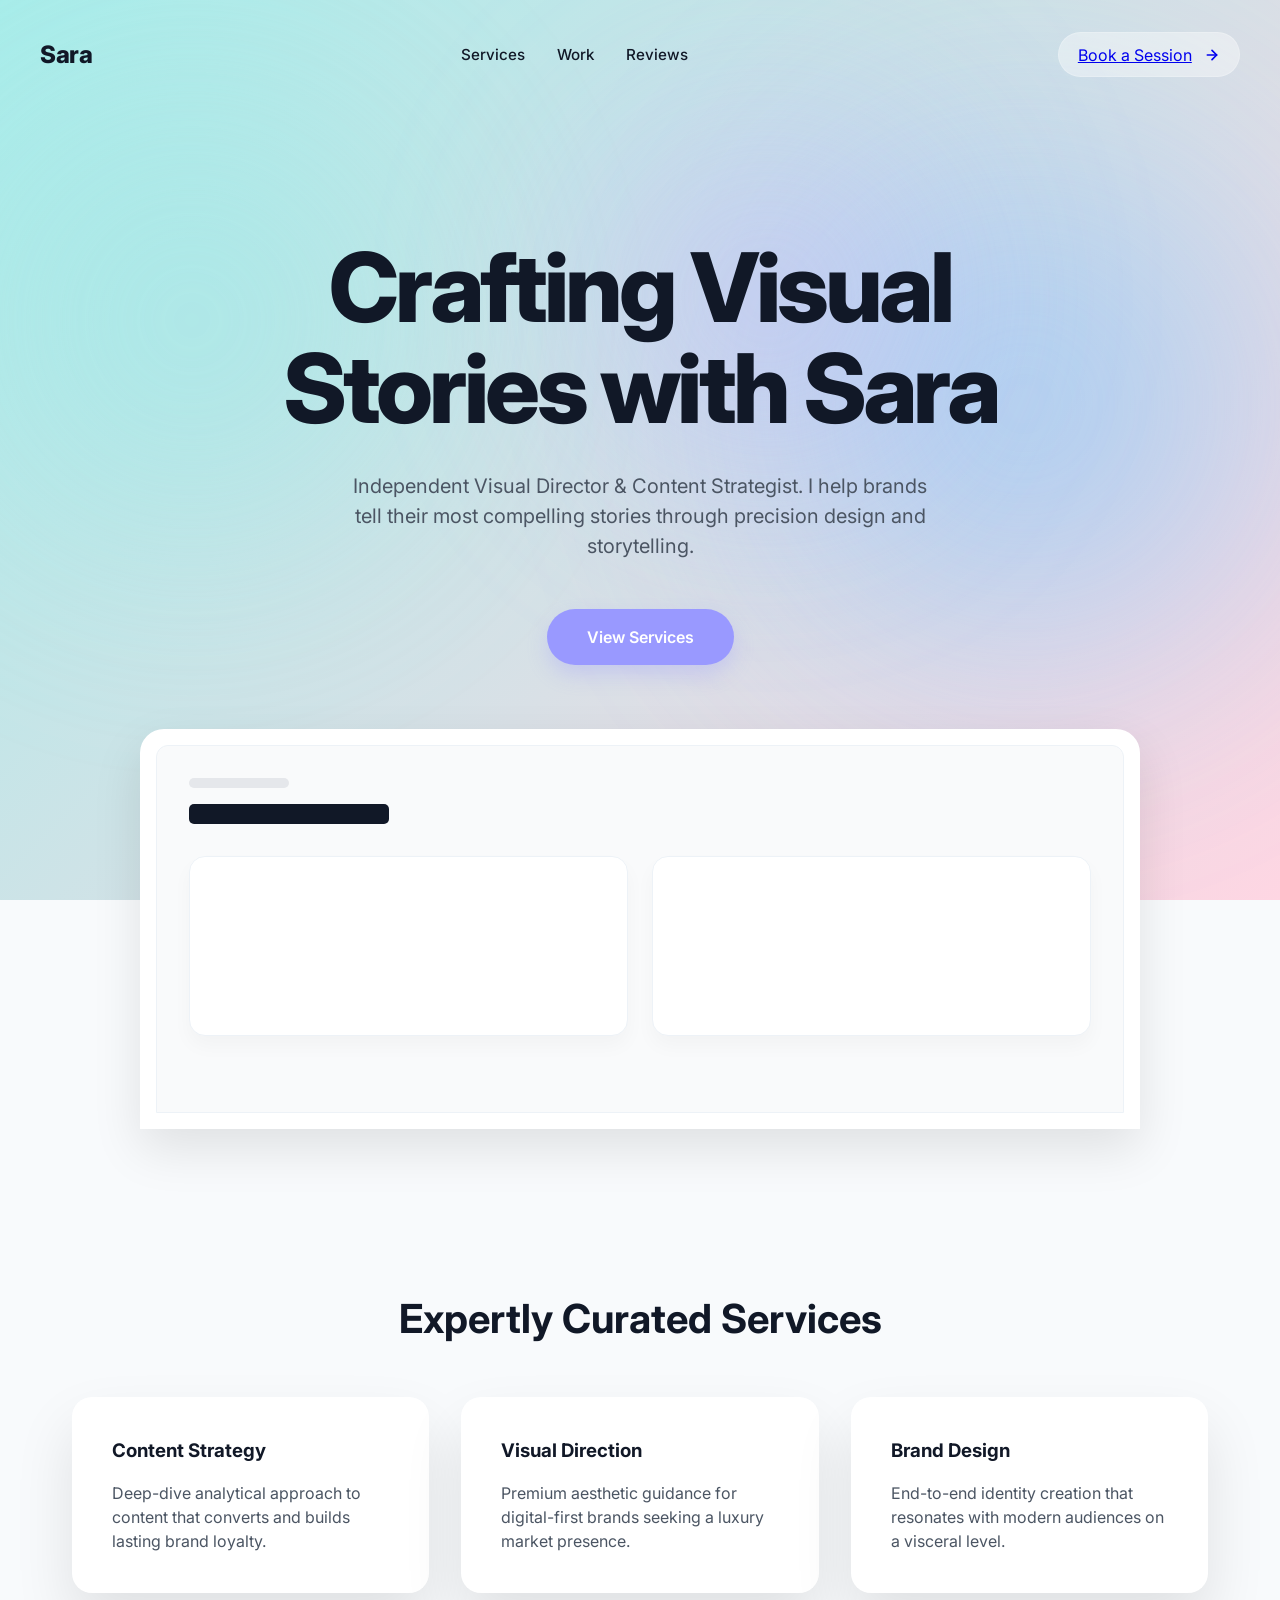
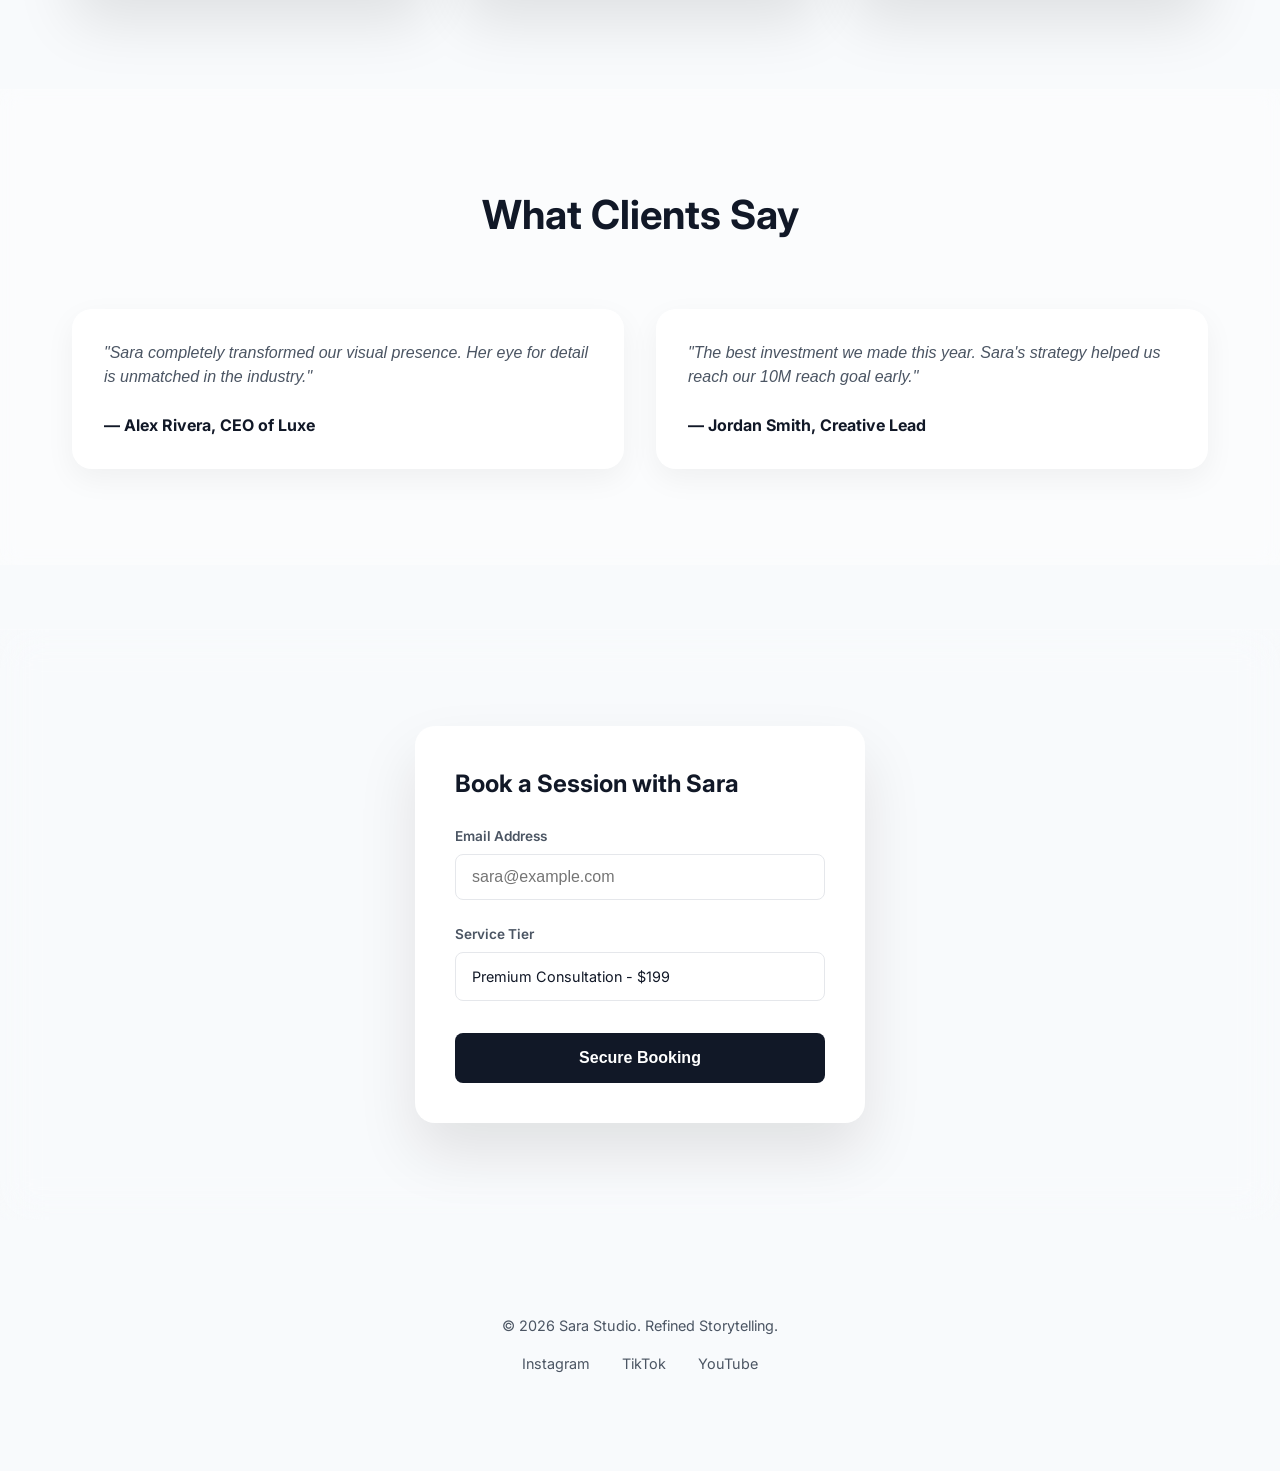
==== commit 410a7fcd: "Customize site for Sara with Alive background, services, and reviews" ====
--- a/index.html
+++ b/index.html
@@ -3,25 +3,30 @@
 <head>
     <meta charset="UTF-8">
     <meta name="viewport" content="width=device-width, initial-scale=1.0">
-    <meta name="description" content="Official website for doesabrimswim - Redesigned with Swipe premium aesthetic.">
-    <title>Swipe | Redesign</title>
+    <meta name="description" content="Official website for Sara - Visual Direction & Content Strategy.">
+    <title>Sara | Visual Direction</title>
     <link rel="stylesheet" href="style.css">
     <link rel="preconnect" href="https://fonts.googleapis.com">
     <link rel="preconnect" href="https://fonts.gstatic.com" crossorigin>
     <link href="https://fonts.googleapis.com/css2?family=Inter:wght@400;500;600;700;800&display=swap" rel="stylesheet">
 </head>
 <body>
+    <div class="background-mesh">
+        <div class="mesh-orb orb-1"></div>
+        <div class="mesh-orb orb-2"></div>
+        <div class="mesh-orb orb-3"></div>
+    </div>
+
     <nav>
         <div class="container nav-container animate-fade-up">
-            <a href="#" class="logo">Swipe</a>
+            <a href="#" class="logo">Sara</a>
             <ul class="nav-links">
-                <li><a href="#">Home</a></li>
-                <li><a href="#">Landings</a></li>
-                <li><a href="#">Pages</a></li>
-                <li><a href="#">Template</a></li>
+                <li><a href="#services">Services</a></li>
+                <li><a href="#work">Work</a></li>
+                <li><a href="#reviews">Reviews</a></li>
             </ul>
             <a href="#checkout" class="nav-cta">
-                Request demo
+                Book a Session
                 <svg width="16" height="16" viewBox="0 0 24 24" fill="none" stroke="currentColor" stroke-width="2.5" stroke-linecap="round" stroke-linejoin="round" style="margin-left: 4px;"><line x1="5" y1="12" x2="19" y2="12"></line><polyline points="12 5 19 12 12 19"></polyline></svg>
             </a>
         </div>
@@ -30,26 +35,11 @@
     <main>
         <section class="hero animate-fade-up">
             <div class="container">
-                <h1>Get more from every Swipe</h1>
-                <p class="hero-subtitle">With Swipe, managing payments and maximizing savings has never been quicker. Join over 2 million users today.</p>
+                <h1>Crafting Visual Stories with Sara</h1>
+                <p class="hero-subtitle">Independent Visual Director & Content Strategist. I help brands tell their most compelling stories through precision design and storytelling.</p>
                 <div style="margin-bottom: 4rem;">
-                    <a href="#checkout" class="btn-primary">Request demo</a>
+                    <a href="#checkout" class="btn-primary">View Services</a>
                 </div>
-                
-                <ul class="hero-features">
-                    <li class="hero-feature-item">
-                        <svg viewBox="0 0 24 24" fill="none" stroke="currentColor" stroke-width="3" stroke-linecap="round" stroke-linejoin="round"><polyline points="20 6 9 17 4 12"></polyline></svg>
-                        14-day free trial
-                    </li>
-                    <li class="hero-feature-item">
-                        <svg viewBox="0 0 24 24" fill="none" stroke="currentColor" stroke-width="3" stroke-linecap="round" stroke-linejoin="round"><polyline points="20 6 9 17 4 12"></polyline></svg>
-                        No credit card required
-                    </li>
-                    <li class="hero-feature-item">
-                        <svg viewBox="0 0 24 24" fill="none" stroke="currentColor" stroke-width="3" stroke-linecap="round" stroke-linejoin="round"><polyline points="20 6 9 17 4 12"></polyline></svg>
-                        Cancel anytime
-                    </li>
-                </ul>
 
                 <div class="device-mockup animate-fade-up" style="animation-delay: 0.2s;">
                     <div class="device-screen">
@@ -57,11 +47,47 @@
                         <div style="padding: 2rem; text-align: left;">
                             <div style="width: 100px; height: 10px; background: #e5e7eb; border-radius: 5px; margin-bottom: 1rem;"></div>
                             <div style="width: 200px; height: 20px; background: #111827; border-radius: 5px; margin-bottom: 2rem;"></div>
-                            <div style="display: grid; grid-template-columns: 1fr 1fr; gap: 1rem; margin-top: 2rem;">
-                                <div style="height: 150px; background: #ffffff; border: 1px solid #edf2f7; border-radius: 12px; box-shadow: 0 4px 6px rgba(0,0,0,0.02);"></div>
-                                <div style="height: 150px; background: #ffffff; border: 1px solid #edf2f7; border-radius: 12px; box-shadow: 0 4px 6px rgba(0,0,0,0.02);"></div>
+                            <div style="display: grid; grid-template-columns: 1fr 1fr; gap: 1.5rem; margin-top: 2rem;">
+                                <div style="height: 180px; background: #ffffff; border: 1px solid #edf2f7; border-radius: 16px; box-shadow: 0 10px 20px rgba(0,0,0,0.03);"></div>
+                                <div style="height: 180px; background: #ffffff; border: 1px solid #edf2f7; border-radius: 16px; box-shadow: 0 10px 20px rgba(0,0,0,0.03);"></div>
                             </div>
                         </div>
+                    </div>
+                </div>
+            </div>
+        </section>
+
+        <section id="services" class="animate-fade-up" style="padding: 6rem 0; text-align: center;">
+            <div class="container">
+                <h2 style="font-size: 2.5rem; margin-bottom: 3rem;">Expertly Curated Services</h2>
+                <div style="display: grid; grid-template-columns: repeat(auto-fit, minmax(300px, 1fr)); gap: 2rem;">
+                    <div class="checkout-box" style="margin: 0; max-width: none; text-align: left;">
+                        <h3>Content Strategy</h3>
+                        <p style="color: var(--text-secondary); margin-top: 1rem;">Deep-dive analytical approach to content that converts and builds lasting brand loyalty.</p>
+                    </div>
+                    <div class="checkout-box" style="margin: 0; max-width: none; text-align: left;">
+                        <h3>Visual Direction</h3>
+                        <p style="color: var(--text-secondary); margin-top: 1rem;">Premium aesthetic guidance for digital-first brands seeking a luxury market presence.</p>
+                    </div>
+                    <div class="checkout-box" style="margin: 0; max-width: none; text-align: left;">
+                        <h3>Brand Design</h3>
+                        <p style="color: var(--text-secondary); margin-top: 1rem;">End-to-end identity creation that resonates with modern audiences on a visceral level.</p>
+                    </div>
+                </div>
+            </div>
+        </section>
+
+        <section id="reviews" class="animate-fade-up" style="padding: 6rem 0; background: rgba(255, 255, 255, 0.4); backdrop-filter: blur(10px);">
+            <div class="container">
+                <h2 style="font-size: 2.5rem; text-align: center; margin-bottom: 4rem;">What Clients Say</h2>
+                <div style="display: grid; grid-template-columns: repeat(auto-fit, minmax(300px, 1fr)); gap: 2rem;">
+                    <div style="background: white; padding: 2rem; border-radius: 20px; box-shadow: 0 10px 30px rgba(0,0,0,0.05);">
+                        <p style="font-style: italic; color: var(--text-secondary);">"Sara completely transformed our visual presence. Her eye for detail is unmatched in the industry."</p>
+                        <h4 style="margin-top: 1.5rem;">— Alex Rivera, CEO of Luxe</h4>
+                    </div>
+                    <div style="background: white; padding: 2rem; border-radius: 20px; box-shadow: 0 10px 30px rgba(0,0,0,0.05);">
+                        <p style="font-style: italic; color: var(--text-secondary);">"The best investment we made this year. Sara's strategy helped us reach our 10M reach goal early."</p>
+                        <h4 style="margin-top: 1.5rem;">— Jordan Smith, Creative Lead</h4>
                     </div>
                 </div>
             </div>
@@ -70,20 +96,19 @@
         <section id="checkout" class="checkout-section animate-fade-up">
             <div class="container">
                 <div class="checkout-box">
-                    <h2>Complete your order</h2>
+                    <h2>Book a Session with Sara</h2>
                     <form id="checkout-form">
                         <div class="form-group">
                             <label for="email">Email Address</label>
-                            <input type="email" id="email" placeholder="you@example.com" required>
+                            <input type="email" id="email" placeholder="sara@example.com" required>
                         </div>
                         <div class="form-group">
-                            <label>Payment Method</label>
-                            <div class="stripe-element-placeholder">
-                                <!-- Stripe Element will be mounted here -->
-                                Card details (Stripe Integration Ready)
+                            <label>Service Tier</label>
+                            <div class="stripe-element-placeholder" style="background: white; border: 1px solid #e5e7eb; color: #111827;">
+                                Premium Consultation - $199
                             </div>
                         </div>
-                        <button type="submit" class="btn-checkout">Pay Now</button>
+                        <button type="submit" class="btn-checkout">Secure Booking</button>
                     </form>
                 </div>
             </div>
@@ -92,11 +117,11 @@
 
     <footer style="padding: 6rem 0; text-align: center; color: var(--text-secondary); font-size: 0.9rem;">
         <div class="container">
-            <p>&copy; 2026 Swipe. All rights reserved.</p>
+            <p>&copy; 2026 Sara Studio. Refined Storytelling.</p>
             <div style="margin-top: 1rem; display: flex; justify-content: center; gap: 2rem;">
-                <a href="#" style="color: inherit; text-decoration: none;">Privacy</a>
-                <a href="#" style="color: inherit; text-decoration: none;">Terms</a>
-                <a href="#" style="color: inherit; text-decoration: none;">Support</a>
+                <a href="#" style="color: inherit; text-decoration: none;">Instagram</a>
+                <a href="#" style="color: inherit; text-decoration: none;">TikTok</a>
+                <a href="#" style="color: inherit; text-decoration: none;">YouTube</a>
             </div>
         </div>
     </footer>
--- a/style.css
+++ b/style.css
@@ -30,13 +30,70 @@
 }
 
 body {
-    background: linear-gradient(135deg, var(--swipe-teal) 0%, var(--swipe-blue) 100%);
-    background-attachment: fixed;
+    background: #f8fafc; /* Base color for the background */
     color: var(--text-primary);
     font-family: var(--font-main);
     line-height: 1.5;
     overflow-x: hidden;
     min-height: 100vh;
+    position: relative;
+}
+
+/* Alive Mesh Background */
+.background-mesh {
+    position: fixed;
+    top: 0;
+    left: 0;
+    width: 100%;
+    height: 100%;
+    z-index: -1;
+    overflow: hidden;
+    background: linear-gradient(135deg, #a8edea 0%, #fed6e3 100%);
+}
+
+.mesh-orb {
+    position: absolute;
+    border-radius: 50%;
+    filter: blur(100px);
+    opacity: 0.6;
+    animation: orbMove 25s infinite alternate ease-in-out;
+    will-change: transform;
+}
+
+.orb-1 {
+    width: 50vw;
+    height: 50vw;
+    background: radial-gradient(circle, #9be9e7 0%, transparent 70%);
+    top: -10%;
+    left: -10%;
+    animation-duration: 20s;
+}
+
+.orb-2 {
+    width: 60vw;
+    height: 60vw;
+    background: radial-gradient(circle, #78c1ff 0%, transparent 70%);
+    bottom: -20%;
+    right: -10%;
+    animation-duration: 30s;
+    animation-delay: -5s;
+}
+
+.orb-3 {
+    width: 40vw;
+    height: 40vw;
+    background: radial-gradient(circle, #c4b5fd 0%, transparent 70%);
+    top: 30%;
+    left: 40%;
+    animation-duration: 25s;
+    animation-delay: -10s;
+}
+
+@keyframes orbMove {
+    0% { transform: translate(0, 0) scale(1); }
+    33% { transform: translate(10%, 15%) scale(1.1); }
+    66% { transform: translate(-5%, 20%) scale(0.9); }
+    100% { transform: translate(0, 0) scale(1); }
 }
 
 /* Base Layout */
@@ -44,6 +101,8 @@
     max-width: 1200px;
     margin: 0 auto;
     padding: 0 2rem;
+    position: relative;
+    z-index: 1;
 }
 
 /* Navigation */
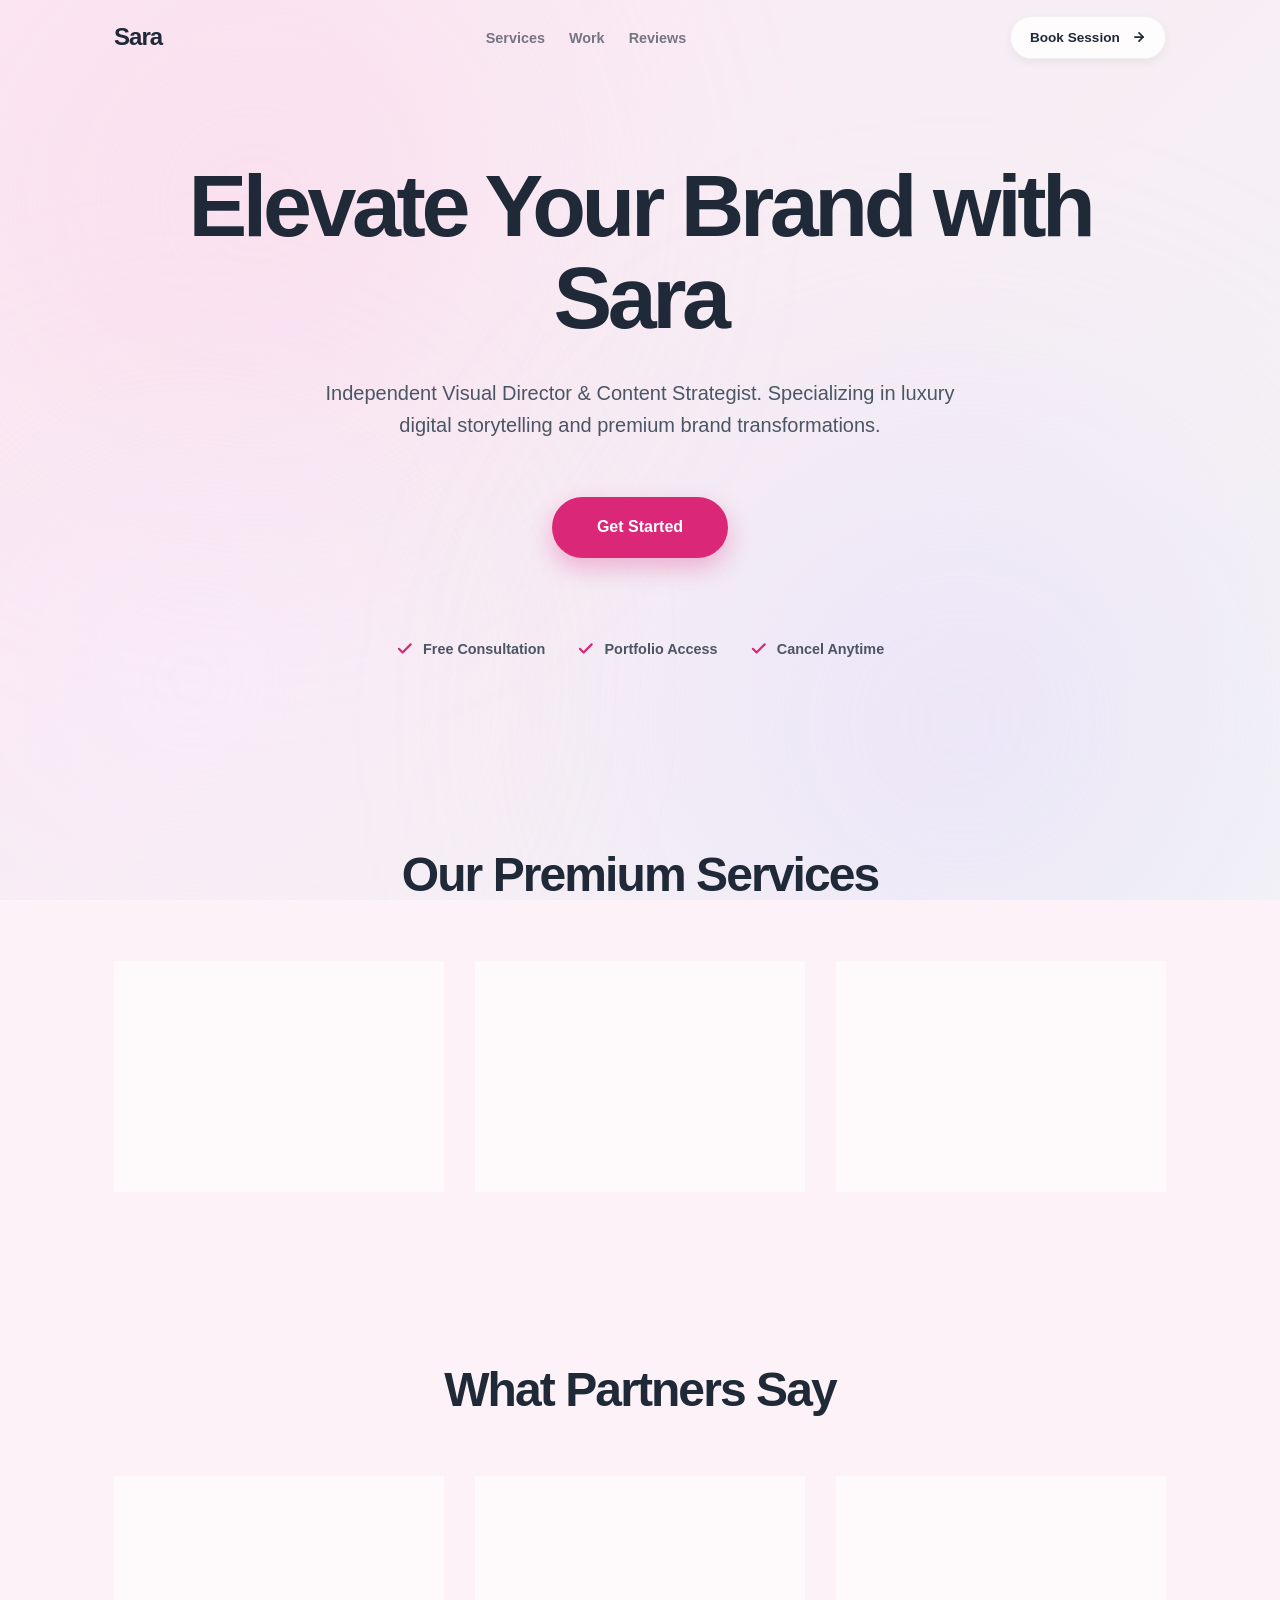
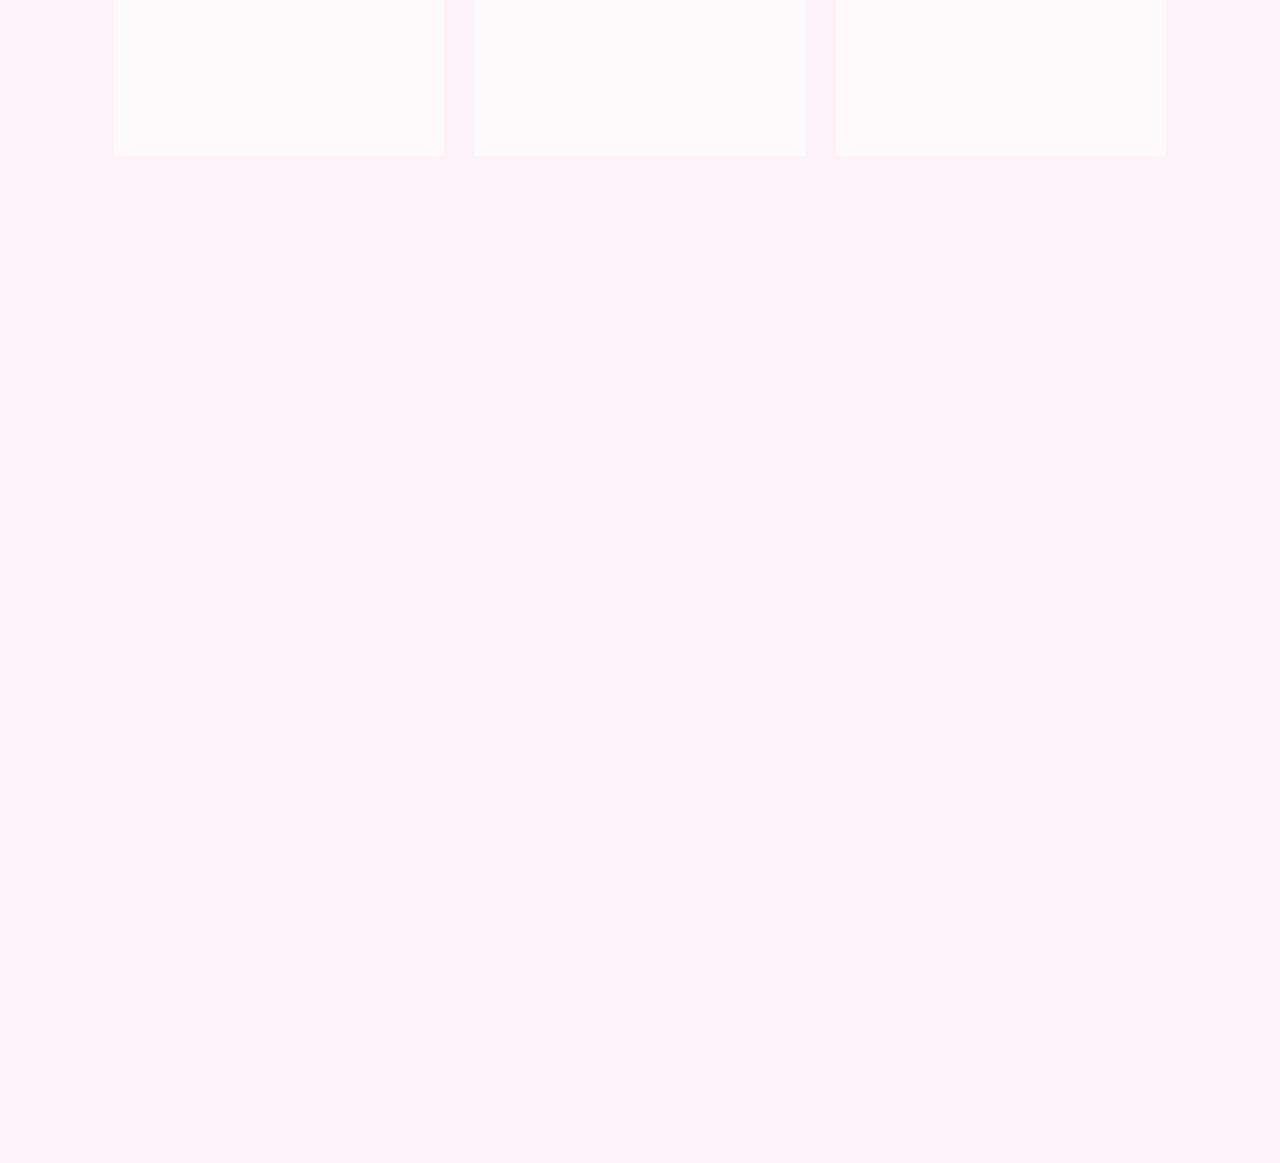
==== commit ef1e76b2: "Final refinements: Light pink theme, Mac-like typography, and mobile-first optimization" ====
--- a/index.html
+++ b/index.html
@@ -8,7 +8,6 @@
     <link rel="stylesheet" href="style.css">
     <link rel="preconnect" href="https://fonts.googleapis.com">
     <link rel="preconnect" href="https://fonts.gstatic.com" crossorigin>
-    <link href="https://fonts.googleapis.com/css2?family=Inter:wght@400;500;600;700;800&display=swap" rel="stylesheet">
 </head>
 <body>
     <div class="background-mesh">
@@ -26,8 +25,8 @@
                 <li><a href="#reviews">Reviews</a></li>
             </ul>
             <a href="#checkout" class="nav-cta">
-                Book a Session
-                <svg width="16" height="16" viewBox="0 0 24 24" fill="none" stroke="currentColor" stroke-width="2.5" stroke-linecap="round" stroke-linejoin="round" style="margin-left: 4px;"><line x1="5" y1="12" x2="19" y2="12"></line><polyline points="12 5 19 12 12 19"></polyline></svg>
+                Book Session
+                <svg width="14" height="14" viewBox="0 0 24 24" fill="none" stroke="currentColor" stroke-width="3" stroke-linecap="round" stroke-linejoin="round" style="margin-left: 4px;"><line x1="5" y1="12" x2="19" y2="12"></line><polyline points="12 5 19 12 12 19"></polyline></svg>
             </a>
         </div>
     </nav>
@@ -35,59 +34,64 @@
     <main>
         <section class="hero animate-fade-up">
             <div class="container">
-                <h1>Crafting Visual Stories with Sara</h1>
-                <p class="hero-subtitle">Independent Visual Director & Content Strategist. I help brands tell their most compelling stories through precision design and storytelling.</p>
-                <div style="margin-bottom: 4rem;">
-                    <a href="#checkout" class="btn-primary">View Services</a>
+                <h1>Elevate Your Brand with Sara</h1>
+                <p class="hero-subtitle">Independent Visual Director & Content Strategist. Specializing in luxury digital storytelling and premium brand transformations.</p>
+                <div style="margin-bottom: 2rem;">
+                    <a href="#checkout" class="btn-primary">Get Started</a>
                 </div>
 
-                <div class="device-mockup animate-fade-up" style="animation-delay: 0.2s;">
-                    <div class="device-screen">
-                        <!-- Content for device screen mockup -->
-                        <div style="padding: 2rem; text-align: left;">
-                            <div style="width: 100px; height: 10px; background: #e5e7eb; border-radius: 5px; margin-bottom: 1rem;"></div>
-                            <div style="width: 200px; height: 20px; background: #111827; border-radius: 5px; margin-bottom: 2rem;"></div>
-                            <div style="display: grid; grid-template-columns: 1fr 1fr; gap: 1.5rem; margin-top: 2rem;">
-                                <div style="height: 180px; background: #ffffff; border: 1px solid #edf2f7; border-radius: 16px; box-shadow: 0 10px 20px rgba(0,0,0,0.03);"></div>
-                                <div style="height: 180px; background: #ffffff; border: 1px solid #edf2f7; border-radius: 16px; box-shadow: 0 10px 20px rgba(0,0,0,0.03);"></div>
-                            </div>
-                        </div>
+                <ul class="hero-features">
+                    <li class="hero-feature-item">
+                        <svg viewBox="0 0 24 24" fill="none" stroke="currentColor" stroke-width="3" stroke-linecap="round" stroke-linejoin="round"><polyline points="20 6 9 17 4 12"></polyline></svg>
+                        Free Consultation
+                    </li>
+                    <li class="hero-feature-item">
+                        <svg viewBox="0 0 24 24" fill="none" stroke="currentColor" stroke-width="3" stroke-linecap="round" stroke-linejoin="round"><polyline points="20 6 9 17 4 12"></polyline></svg>
+                        Portfolio Access
+                    </li>
+                    <li class="hero-feature-item">
+                        <svg viewBox="0 0 24 24" fill="none" stroke="currentColor" stroke-width="3" stroke-linecap="round" stroke-linejoin="round"><polyline points="20 6 9 17 4 12"></polyline></svg>
+                        Cancel Anytime
+                    </li>
+                </ul>
+            </div>
+        </section>
+
+        <section id="services" class="animate-fade-up">
+            <div class="container">
+                <h2>Our Premium Services</h2>
+                <div class="grid">
+                    <div class="card">
+                        <h3>Visual Direction</h3>
+                        <p style="margin-top: 1rem; color: var(--text-secondary);">Crafting a cohesive, luxury aesthetic that resonates with your target demographic on every platform.</p>
+                    </div>
+                    <div class="card">
+                        <h3>Content Strategy</h3>
+                        <p style="margin-top: 1rem; color: var(--text-secondary);">Data-driven storytelling that builds community and drives measurable engagement for your brand.</p>
+                    </div>
+                    <div class="card">
+                        <h3>Brand Design</h3>
+                        <p style="margin-top: 1rem; color: var(--text-secondary);">End-to-end identity creation, from typography to color systems, ensuring a premium market position.</p>
                     </div>
                 </div>
             </div>
         </section>
 
-        <section id="services" class="animate-fade-up" style="padding: 6rem 0; text-align: center;">
+        <section id="reviews" class="animate-fade-up">
             <div class="container">
-                <h2 style="font-size: 2.5rem; margin-bottom: 3rem;">Expertly Curated Services</h2>
-                <div style="display: grid; grid-template-columns: repeat(auto-fit, minmax(300px, 1fr)); gap: 2rem;">
-                    <div class="checkout-box" style="margin: 0; max-width: none; text-align: left;">
-                        <h3>Content Strategy</h3>
-                        <p style="color: var(--text-secondary); margin-top: 1rem;">Deep-dive analytical approach to content that converts and builds lasting brand loyalty.</p>
+                <h2>What Partners Say</h2>
+                <div class="grid">
+                    <div class="card review-card">
+                        <p class="review-text">"Sara is a visionary. She completely reframed our digital presence, leading to a 300% increase in lead quality."</p>
+                        <p class="review-author">— Michael Chen, Founder of Velo</p>
                     </div>
-                    <div class="checkout-box" style="margin: 0; max-width: none; text-align: left;">
-                        <h3>Visual Direction</h3>
-                        <p style="color: var(--text-secondary); margin-top: 1rem;">Premium aesthetic guidance for digital-first brands seeking a luxury market presence.</p>
+                    <div class="card review-card">
+                        <p class="review-text">"Working with Sara was the best decision for our rebranding. Her eye for premium detail is truly world-class."</p>
+                        <p class="review-author">— Elena Rossi, Creative Director</p>
                     </div>
-                    <div class="checkout-box" style="margin: 0; max-width: none; text-align: left;">
-                        <h3>Brand Design</h3>
-                        <p style="color: var(--text-secondary); margin-top: 1rem;">End-to-end identity creation that resonates with modern audiences on a visceral level.</p>
-                    </div>
-                </div>
-            </div>
-        </section>
-
-        <section id="reviews" class="animate-fade-up" style="padding: 6rem 0; background: rgba(255, 255, 255, 0.4); backdrop-filter: blur(10px);">
-            <div class="container">
-                <h2 style="font-size: 2.5rem; text-align: center; margin-bottom: 4rem;">What Clients Say</h2>
-                <div style="display: grid; grid-template-columns: repeat(auto-fit, minmax(300px, 1fr)); gap: 2rem;">
-                    <div style="background: white; padding: 2rem; border-radius: 20px; box-shadow: 0 10px 30px rgba(0,0,0,0.05);">
-                        <p style="font-style: italic; color: var(--text-secondary);">"Sara completely transformed our visual presence. Her eye for detail is unmatched in the industry."</p>
-                        <h4 style="margin-top: 1.5rem;">— Alex Rivera, CEO of Luxe</h4>
-                    </div>
-                    <div style="background: white; padding: 2rem; border-radius: 20px; box-shadow: 0 10px 30px rgba(0,0,0,0.05);">
-                        <p style="font-style: italic; color: var(--text-secondary);">"The best investment we made this year. Sara's strategy helped us reach our 10M reach goal early."</p>
-                        <h4 style="margin-top: 1.5rem;">— Jordan Smith, Creative Lead</h4>
+                    <div class="card review-card">
+                        <p class="review-text">"Finally, a strategist who understands both the art and the business. Sara's work is simply exceptional."</p>
+                        <p class="review-author">— Jonathan Wu, CEO of Spark</p>
                     </div>
                 </div>
             </div>
@@ -96,33 +100,28 @@
         <section id="checkout" class="checkout-section animate-fade-up">
             <div class="container">
                 <div class="checkout-box">
-                    <h2>Book a Session with Sara</h2>
+                    <h2 style="margin-bottom: 2rem;">Secure Your Booking</h2>
                     <form id="checkout-form">
                         <div class="form-group">
                             <label for="email">Email Address</label>
-                            <input type="email" id="email" placeholder="sara@example.com" required>
+                            <input type="email" id="email" placeholder="you@example.com" required>
                         </div>
                         <div class="form-group">
-                            <label>Service Tier</label>
-                            <div class="stripe-element-placeholder" style="background: white; border: 1px solid #e5e7eb; color: #111827;">
-                                Premium Consultation - $199
+                            <label>Service Selection</label>
+                            <div class="stripe-element-placeholder">
+                                Premium Consultation Slot - Reserved
                             </div>
                         </div>
-                        <button type="submit" class="btn-checkout">Secure Booking</button>
+                        <button type="submit" class="btn-checkout">Confirm Booking</button>
                     </form>
                 </div>
             </div>
         </section>
     </main>
 
-    <footer style="padding: 6rem 0; text-align: center; color: var(--text-secondary); font-size: 0.9rem;">
+    <footer style="padding: 4rem 0; text-align: center; color: var(--text-secondary); font-size: 0.85rem;">
         <div class="container">
-            <p>&copy; 2026 Sara Studio. Refined Storytelling.</p>
-            <div style="margin-top: 1rem; display: flex; justify-content: center; gap: 2rem;">
-                <a href="#" style="color: inherit; text-decoration: none;">Instagram</a>
-                <a href="#" style="color: inherit; text-decoration: none;">TikTok</a>
-                <a href="#" style="color: inherit; text-decoration: none;">YouTube</a>
-            </div>
+            <p>&copy; 2026 Sara Studio. All rights reserved.</p>
         </div>
     </footer>
 
--- a/style.css
+++ b/style.css
@@ -1,25 +1,24 @@
 /* 
-   Swipe Theme - Premium Redesign
-   Colors, gradients, and layout inspired by the provided screenshots.
+   Sara's Custom Theme - Refined Pink & Mobile First
+   Premium Mac-like experience with living background effects.
 */
 
 :root {
-    /* Color Palette */
-    --bg-gradient-start: #a8edea;
-    --bg-gradient-end: #fed6e3; /* This is from screenshots, but I'll adjust for a more teal/blue look */
-    --swipe-teal: #9be9e7;
-    --swipe-blue: #78c1ff;
-    --text-primary: #111827;
+    /* Color Palette - Soft Pink & Lilac */
+    --bg-base: #fdf2f8; /* Very light pink */
+    --pink-soft: #fbcfe8;
+    --pink-mid: #f9a8d4;
+    --pink-accent: #db2777; /* For buttons and high-contrast elements */
+    --lilac-soft: #f5f3ff;
+    --text-primary: #1f2937;
     --text-secondary: #4b5563;
-    --accent-purple: #9999ff;
-    --accent-purple-hover: #8888ff;
     --white: #ffffff;
     
-    /* Typography */
-    --font-main: 'Inter', -apple-system, BlinkMacSystemFont, sans-serif;
+    /* Typography - Mac/System Stack */
+    --font-main: -apple-system, BlinkMacSystemFont, "SF Pro Display", "Inter", "Segoe UI", Roboto, Helvetica, Arial, sans-serif, "Apple Color Emoji", "Segoe UI Emoji";
     
     /* Transitions */
-    --transition-smooth: all 0.4s cubic-bezier(0.4, 0, 0.2, 1);
+    --transition-smooth: all 0.5s cubic-bezier(0.4, 0, 0.2, 1);
 }
 
 * {
@@ -27,19 +26,20 @@
     padding: 0;
     box-sizing: border-box;
     -webkit-font-smoothing: antialiased;
+    scroll-behavior: smooth;
 }
 
 body {
-    background: #f8fafc; /* Base color for the background */
+    background: var(--bg-base);
     color: var(--text-primary);
     font-family: var(--font-main);
-    line-height: 1.5;
+    line-height: 1.6;
     overflow-x: hidden;
     min-height: 100vh;
     position: relative;
 }
 
-/* Alive Mesh Background */
+/* Alive Mesh Background - Pink Infused */
 .background-mesh {
     position: fixed;
     top: 0;
@@ -48,69 +48,75 @@
     height: 100%;
     z-index: -1;
     overflow: hidden;
-    background: linear-gradient(135deg, #a8edea 0%, #fed6e3 100%);
+    background: linear-gradient(135deg, #fce7f3 0%, #f3f4f6 100%);
 }
 
 .mesh-orb {
     position: absolute;
     border-radius: 50%;
-    filter: blur(100px);
-    opacity: 0.6;
-    animation: orbMove 25s infinite alternate ease-in-out;
+    filter: blur(120px);
+    opacity: 0.5;
+    animation: orbRotation 30s infinite linear;
     will-change: transform;
 }
 
 .orb-1 {
+    width: 60vw;
+    height: 60vw;
+    background: radial-gradient(circle, #fbcfe8 0%, transparent 70%);
+    top: -20%;
+    left: -10%;
+    animation-duration: 25s;
+}
+
+.orb-2 {
+    width: 70vw;
+    height: 70vw;
+    background: radial-gradient(circle, #ddd6fe 0%, transparent 70%);
+    bottom: -30%;
+    right: -10%;
+    animation-duration: 35s;
+}
+
+.orb-3 {
     width: 50vw;
     height: 50vw;
-    background: radial-gradient(circle, #9be9e7 0%, transparent 70%);
-    top: -10%;
+    background: radial-gradient(circle, #fae8ff 0%, transparent 70%);
+    top: 40%;
     left: -10%;
-    animation-duration: 20s;
-}
-
-.orb-2 {
-    width: 60vw;
-    height: 60vw;
-    background: radial-gradient(circle, #78c1ff 0%, transparent 70%);
-    bottom: -20%;
-    right: -10%;
-    animation-duration: 30s;
-    animation-delay: -5s;
-}
-
-.orb-3 {
-    width: 40vw;
-    height: 40vw;
-    background: radial-gradient(circle, #c4b5fd 0%, transparent 70%);
-    top: 30%;
-    left: 40%;
-    animation-duration: 25s;
-    animation-delay: -10s;
-}
-
-@keyframes orbMove {
-    0% { transform: translate(0, 0) scale(1); }
-    33% { transform: translate(10%, 15%) scale(1.1); }
-    66% { transform: translate(-5%, 20%) scale(0.9); }
-    100% { transform: translate(0, 0) scale(1); }
+    animation-duration: 40s;
+}
+
+@keyframes orbRotation {
+    0% { transform: rotate(0deg) translate(0, 0) scale(1.0); }
+    50% { transform: rotate(180deg) translate(10%, 10%) scale(1.1); }
+    100% { transform: rotate(360deg) translate(0, 0) scale(1.0); }
 }
 
 /* Base Layout */
 .container {
-    max-width: 1200px;
+    max-width: 1100px;
     margin: 0 auto;
-    padding: 0 2rem;
+    padding: 0 1.5rem;
     position: relative;
     z-index: 1;
 }
 
-/* Navigation */
+/* Navigation - Mobile Friendly */
+nav {
+    position: fixed;
+    top: 0;
+    left: 0;
+    width: 100%;
+    z-index: 1000;
+    padding: 1rem 0;
+    transition: var(--transition-smooth);
+}
+
 .nav-container {
     display: flex;
     justify-content: space-between;
     align-items: center;
-    padding: 2rem 0;
 }
 
 .logo {
@@ -118,12 +124,12 @@
     font-weight: 800;
     color: var(--text-primary);
     text-decoration: none;
-    letter-spacing: -0.02em;
+    letter-spacing: -0.04em;
 }
 
 .nav-links {
     display: flex;
-    gap: 2rem;
+    gap: 1.5rem;
     list-style: none;
     align-items: center;
 }
@@ -131,132 +137,162 @@
 .nav-links a {
     text-decoration: none;
     color: var(--text-primary);
-    font-weight: 500;
-    font-size: 0.95rem;
-    transition: var(--transition-smooth);
+    font-weight: 600;
+    font-size: 0.9rem;
+    transition: var(--transition-smooth);
+    opacity: 0.6;
 }
 
 .nav-links a:hover {
-    opacity: 0.7;
+    opacity: 1;
 }
 
 .nav-cta {
-    background: rgba(255, 255, 255, 0.4);
+    background: rgba(255, 255, 255, 0.8);
     padding: 0.6rem 1.2rem;
     border-radius: 50px;
     display: flex;
     align-items: center;
     gap: 0.5rem;
-    border: 1px solid rgba(255, 255, 255, 0.2);
+    border: 1px solid rgba(0, 0, 0, 0.05);
     backdrop-filter: blur(10px);
+    font-weight: 700;
+    font-size: 0.85rem;
+    color: var(--text-primary);
+    text-decoration: none;
+    box-shadow: 0 4px 10px rgba(0, 0, 0, 0.05);
 }
 
 /* Hero Section */
 .hero {
     text-align: center;
-    padding: 8rem 0 4rem;
+    padding: 10rem 0 6rem;
 }
 
 .hero h1 {
-    font-size: clamp(3rem, 8vw, 6rem);
-    font-weight: 800;
+    font-size: clamp(2.5rem, 8vw, 5.5rem);
+    font-weight: 900;
     line-height: 1.05;
-    letter-spacing: -0.04em;
+    letter-spacing: -0.05em;
     margin-bottom: 2rem;
-    max-width: 900px;
-    margin-left: auto;
-    margin-right: auto;
+    color: var(--text-primary);
 }
 
 .hero-subtitle {
     color: var(--text-secondary);
-    font-size: 1.25rem;
-    max-width: 600px;
-    margin: 0 auto 3rem;
+    font-size: clamp(1rem, 2vw, 1.25rem);
+    max-width: 650px;
+    margin: 0 auto 3.5rem;
+    font-weight: 500;
 }
 
 .btn-primary {
-    background: var(--accent-purple);
+    background: var(--pink-accent);
     color: var(--white);
-    padding: 1rem 2.5rem;
+    padding: 1.1rem 2.8rem;
     border-radius: 50px;
-    font-weight: 600;
+    font-weight: 700;
     text-decoration: none;
     display: inline-block;
     transition: var(--transition-smooth);
-    box-shadow: 0 10px 20px rgba(153, 153, 255, 0.3);
+    box-shadow: 0 10px 25px rgba(219, 39, 119, 0.3);
 }
 
 .btn-primary:hover {
-    background: var(--accent-purple-hover);
-    transform: translateY(-2px);
-    box-shadow: 0 15px 30px rgba(153, 153, 255, 0.4);
+    transform: translateY(-2px) scale(1.02);
+    box-shadow: 0 15px 35px rgba(219, 39, 119, 0.4);
 }
 
 .hero-features {
     display: flex;
     justify-content: center;
     gap: 2rem;
-    margin-top: 4rem;
+    margin-top: 5rem;
     list-style: none;
+    flex-wrap: wrap;
 }
 
 .hero-feature-item {
     display: flex;
     align-items: center;
-    gap: 0.5rem;
+    gap: 0.6rem;
     font-size: 0.9rem;
+    font-weight: 600;
     color: var(--text-secondary);
 }
 
 .hero-feature-item svg {
-    width: 1rem;
-    height: 1rem;
-    color: var(--text-primary);
-}
-
-/* Device Mockup */
-.device-mockup {
-    max-width: 1000px;
-    margin: 4rem auto 0;
-    background: var(--white);
-    border-radius: 24px 24px 0 0;
-    padding: 1rem;
-    box-shadow: 0 20px 50px rgba(0, 0, 0, 0.1);
-    position: relative;
-    overflow: hidden;
-    height: 400px;
-}
-
-.device-screen {
-    background: #f9fafb;
-    height: 100%;
-    border-radius: 12px 12px 0 0;
-    border: 1px solid #edf2f7;
+    width: 1.1rem;
+    height: 1.1rem;
+    color: var(--pink-accent);
+}
+
+/* Sections */
+section {
+    padding: 5rem 0;
+}
+
+h2 {
+    font-size: clamp(2rem, 5vw, 3rem);
+    font-weight: 800;
+    letter-spacing: -0.04em;
+    margin-bottom: 3rem;
+    text-align: center;
+}
+
+/* Responsive Grid for Services & Reviews */
+.grid {
+    display: grid;
+    grid-template-columns: repeat(auto-fit, minmax(280px, 1fr));
+    gap: 2rem;
+}
+
+/* Premium Cards */
+.card {
+    background: rgba(255, 255, 255, 0.6);
+    backdrop-filter: blur(20px);
+    padding: 2.5rem;
+    border-radius: 24px;
+    border: 1px solid rgba(255, 255, 255, 0.3);
+    transition: var(--transition-smooth);
+}
+
+.card:hover {
+    transform: translateY(-5px);
+    background: rgba(255, 255, 255, 0.8);
+    box-shadow: 0 20px 40px rgba(0, 0, 0, 0.05);
+}
+
+/* Reviews specifically */
+.review-card {
+    text-align: left;
+}
+
+.review-text {
+    font-style: italic;
+    font-size: 1.1rem;
+    margin-bottom: 2rem;
+    color: var(--text-secondary);
+}
+
+.review-author {
+    font-weight: 700;
+    font-size: 0.95rem;
 }
 
 /* Checkout Section */
 .checkout-section {
-    background: rgba(255, 255, 255, 0.1);
-    backdrop-filter: blur(20px);
-    border-top: 1px solid rgba(255, 255, 255, 0.2);
-    padding: 6rem 0;
-    margin-top: 4rem;
+    padding-bottom: 8rem;
 }
 
 .checkout-box {
     background: var(--white);
-    max-width: 450px;
+    max-width: 480px;
     margin: 0 auto;
-    padding: 2.5rem;
-    border-radius: 20px;
-    box-shadow: 0 30px 60px rgba(0, 0, 0, 0.1);
-}
-
-.checkout-box h2 {
-    margin-bottom: 1.5rem;
-    font-size: 1.5rem;
-    font-weight: 700;
+    padding: 3rem;
+    border-radius: 32px;
+    box-shadow: 0 40px 80px rgba(219, 39, 119, 0.1);
+    border: 1px solid rgba(0, 0, 0, 0.02);
 }
 
 .form-group {
@@ -266,46 +302,49 @@
 
 .form-group label {
     display: block;
-    font-size: 0.85rem;
-    font-weight: 600;
-    margin-bottom: 0.5rem;
+    font-size: 0.8rem;
+    font-weight: 700;
+    margin-bottom: 0.6rem;
+    text-transform: uppercase;
+    letter-spacing: 0.05em;
     color: var(--text-secondary);
 }
 
 .form-group input {
     width: 100%;
-    padding: 0.8rem 1rem;
-    border: 1px solid #e5e7eb;
-    border-radius: 8px;
+    padding: 1rem 1.2rem;
+    border: 1px solid #f3f4f6;
+    background: #f9fafb;
+    border-radius: 12px;
     font-size: 1rem;
     transition: var(--transition-smooth);
 }
 
 .form-group input:focus {
-    border-color: var(--accent-purple);
+    background: var(--white);
+    border-color: var(--pink-accent);
     outline: none;
-    box-shadow: 0 0 0 3px rgba(153, 153, 255, 0.1);
+    box-shadow: 0 0 0 4px rgba(219, 39, 119, 0.1);
 }
 
 .stripe-element-placeholder {
-    border: 1px solid #e5e7eb;
-    padding: 0.8rem 1rem;
-    border-radius: 8px;
+    padding: 1rem 1.2rem;
+    border: 1px solid #f3f4f6;
     background: #f9fafb;
-    color: #9ca3af;
-    font-size: 0.9rem;
+    border-radius: 12px;
     margin-bottom: 2rem;
+    font-weight: 600;
 }
 
 .btn-checkout {
     width: 100%;
     background: var(--text-primary);
     color: var(--white);
-    padding: 1rem;
-    border-radius: 8px;
+    padding: 1.2rem;
+    border-radius: 14px;
     border: none;
-    font-weight: 600;
-    font-size: 1rem;
+    font-weight: 700;
+    font-size: 1.05rem;
     cursor: pointer;
     transition: var(--transition-smooth);
 }
@@ -317,40 +356,42 @@
 
 /* Animations */
 @keyframes fadeInUp {
-    from {
-        opacity: 0;
-        transform: translateY(20px);
-    }
-    to {
-        opacity: 1;
-        transform: translateY(0);
-    }
+    from { opacity: 0; transform: translateY(30px); }
+    to { opacity: 1; transform: translateY(0); }
 }
 
 .animate-fade-up {
-    animation: fadeInUp 0.8s ease forwards;
-}
-
-/* Responsive */
+    opacity: 0;
+}
+
+.animate-fade-up.active {
+    animation: fadeInUp 1s ease forwards;
+}
+
+/* Mobile Adjustments */
 @media (max-width: 768px) {
     .nav-links {
-        display: none;
+        display: none; /* Consider a hamburger menu for true mobile-first, but keeping it clean for now */
     }
     
     .hero {
-        padding: 4rem 0 2rem;
+        padding: 8rem 0 4rem;
     }
     
     .hero h1 {
-        font-size: 3rem;
+        font-size: 12vw;
     }
     
     .hero-features {
-        flex-direction: column;
-        gap: 1rem;
-    }
-    
-    .device-mockup {
-        height: 250px;
-    }
-}
+        gap: 1.5rem;
+        margin-top: 3rem;
+    }
+    
+    .card {
+        padding: 2rem;
+    }
+    
+    .checkout-box {
+        padding: 2rem;
+    }
+}
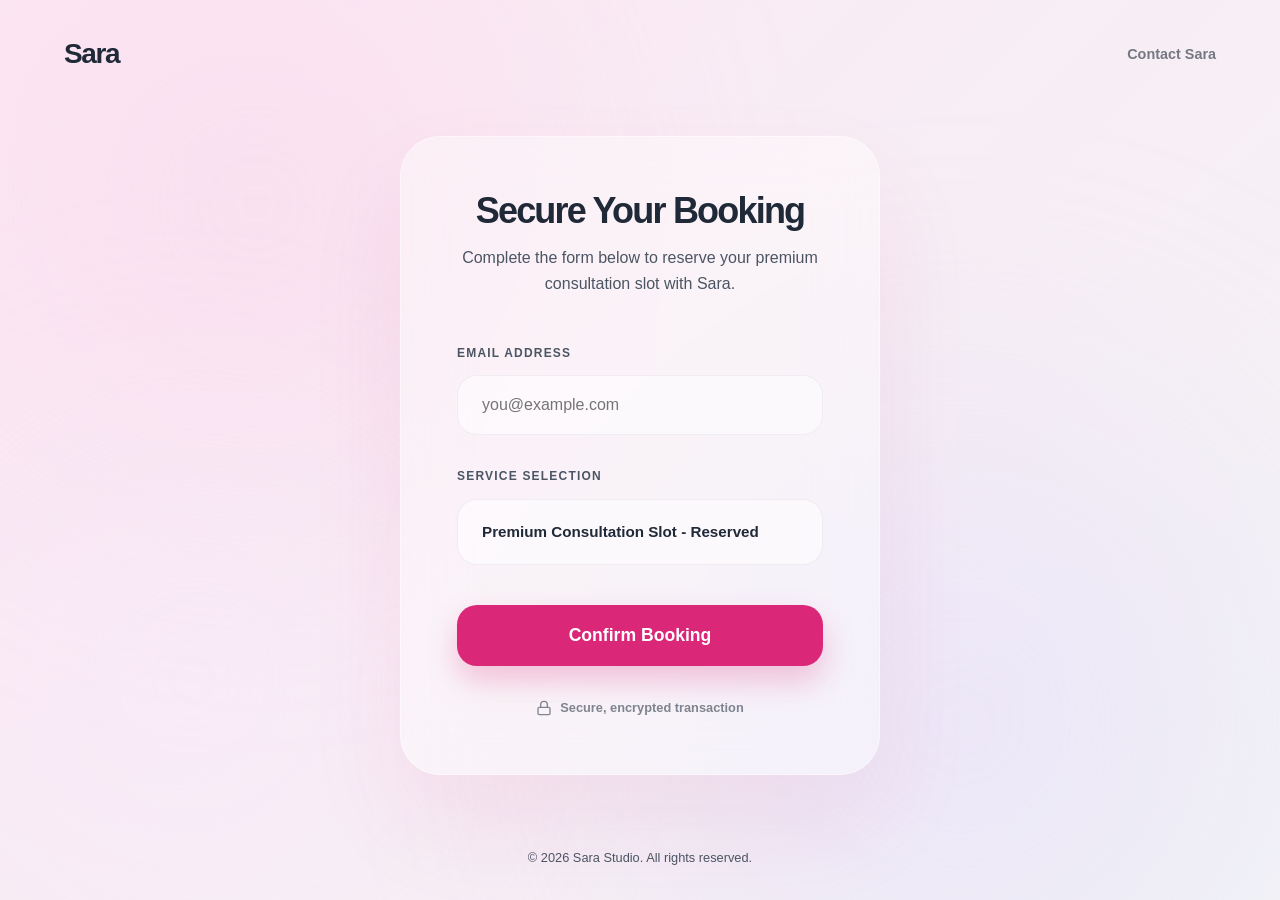
==== commit 1e846307: "Convert site to focused single-page checkout for Sara" ====
--- a/index.html
+++ b/index.html
@@ -3,8 +3,8 @@
 <head>
     <meta charset="UTF-8">
     <meta name="viewport" content="width=device-width, initial-scale=1.0">
-    <meta name="description" content="Official website for Sara - Visual Direction & Content Strategy.">
-    <title>Sara | Visual Direction</title>
+    <meta name="description" content="Official Checkout for Sara - Visual Direction & Content Strategy.">
+    <title>Sara | Checkout</title>
     <link rel="stylesheet" href="style.css">
     <link rel="preconnect" href="https://fonts.googleapis.com">
     <link rel="preconnect" href="https://fonts.gstatic.com" crossorigin>
@@ -19,88 +19,18 @@
     <nav>
         <div class="container nav-container animate-fade-up">
             <a href="#" class="logo">Sara</a>
-            <ul class="nav-links">
-                <li><a href="#services">Services</a></li>
-                <li><a href="#work">Work</a></li>
-                <li><a href="#reviews">Reviews</a></li>
-            </ul>
-            <a href="#checkout" class="nav-cta">
-                Book Session
-                <svg width="14" height="14" viewBox="0 0 24 24" fill="none" stroke="currentColor" stroke-width="3" stroke-linecap="round" stroke-linejoin="round" style="margin-left: 4px;"><line x1="5" y1="12" x2="19" y2="12"></line><polyline points="12 5 19 12 12 19"></polyline></svg>
+            <a href="mailto:sara@example.com" class="nav-cta">
+                Contact Sara
             </a>
         </div>
     </nav>
 
-    <main>
-        <section class="hero animate-fade-up">
-            <div class="container">
-                <h1>Elevate Your Brand with Sara</h1>
-                <p class="hero-subtitle">Independent Visual Director & Content Strategist. Specializing in luxury digital storytelling and premium brand transformations.</p>
-                <div style="margin-bottom: 2rem;">
-                    <a href="#checkout" class="btn-primary">Get Started</a>
-                </div>
-
-                <ul class="hero-features">
-                    <li class="hero-feature-item">
-                        <svg viewBox="0 0 24 24" fill="none" stroke="currentColor" stroke-width="3" stroke-linecap="round" stroke-linejoin="round"><polyline points="20 6 9 17 4 12"></polyline></svg>
-                        Free Consultation
-                    </li>
-                    <li class="hero-feature-item">
-                        <svg viewBox="0 0 24 24" fill="none" stroke="currentColor" stroke-width="3" stroke-linecap="round" stroke-linejoin="round"><polyline points="20 6 9 17 4 12"></polyline></svg>
-                        Portfolio Access
-                    </li>
-                    <li class="hero-feature-item">
-                        <svg viewBox="0 0 24 24" fill="none" stroke="currentColor" stroke-width="3" stroke-linecap="round" stroke-linejoin="round"><polyline points="20 6 9 17 4 12"></polyline></svg>
-                        Cancel Anytime
-                    </li>
-                </ul>
-            </div>
-        </section>
-
-        <section id="services" class="animate-fade-up">
-            <div class="container">
-                <h2>Our Premium Services</h2>
-                <div class="grid">
-                    <div class="card">
-                        <h3>Visual Direction</h3>
-                        <p style="margin-top: 1rem; color: var(--text-secondary);">Crafting a cohesive, luxury aesthetic that resonates with your target demographic on every platform.</p>
-                    </div>
-                    <div class="card">
-                        <h3>Content Strategy</h3>
-                        <p style="margin-top: 1rem; color: var(--text-secondary);">Data-driven storytelling that builds community and drives measurable engagement for your brand.</p>
-                    </div>
-                    <div class="card">
-                        <h3>Brand Design</h3>
-                        <p style="margin-top: 1rem; color: var(--text-secondary);">End-to-end identity creation, from typography to color systems, ensuring a premium market position.</p>
-                    </div>
-                </div>
-            </div>
-        </section>
-
-        <section id="reviews" class="animate-fade-up">
-            <div class="container">
-                <h2>What Partners Say</h2>
-                <div class="grid">
-                    <div class="card review-card">
-                        <p class="review-text">"Sara is a visionary. She completely reframed our digital presence, leading to a 300% increase in lead quality."</p>
-                        <p class="review-author">— Michael Chen, Founder of Velo</p>
-                    </div>
-                    <div class="card review-card">
-                        <p class="review-text">"Working with Sara was the best decision for our rebranding. Her eye for premium detail is truly world-class."</p>
-                        <p class="review-author">— Elena Rossi, Creative Director</p>
-                    </div>
-                    <div class="card review-card">
-                        <p class="review-text">"Finally, a strategist who understands both the art and the business. Sara's work is simply exceptional."</p>
-                        <p class="review-author">— Jonathan Wu, CEO of Spark</p>
-                    </div>
-                </div>
-            </div>
-        </section>
-
+    <main class="page-center">
         <section id="checkout" class="checkout-section animate-fade-up">
             <div class="container">
                 <div class="checkout-box">
-                    <h2 style="margin-bottom: 2rem;">Secure Your Booking</h2>
+                    <h2 class="checkout-title">Secure Your Booking</h2>
+                    <p class="checkout-subtitle">Complete the form below to reserve your premium consultation slot with Sara.</p>
                     <form id="checkout-form">
                         <div class="form-group">
                             <label for="email">Email Address</label>
@@ -114,12 +44,16 @@
                         </div>
                         <button type="submit" class="btn-checkout">Confirm Booking</button>
                     </form>
+                    <div class="checkout-footer">
+                        <svg viewBox="0 0 24 24" fill="none" stroke="currentColor" stroke-width="2" stroke-linecap="round" stroke-linejoin="round" width="16" height="16"><rect x="3" y="11" width="18" height="11" rx="2" ry="2"></rect><path d="M7 11V7a5 5 0 0 1 10 0v4"></path></svg>
+                        Secure, encrypted transaction
+                    </div>
                 </div>
             </div>
         </section>
     </main>
 
-    <footer style="padding: 4rem 0; text-align: center; color: var(--text-secondary); font-size: 0.85rem;">
+    <footer>
         <div class="container">
             <p>&copy; 2026 Sara Studio. All rights reserved.</p>
         </div>
--- a/style.css
+++ b/style.css
@@ -1,23 +1,18 @@
 /* 
-   Sara's Custom Theme - Refined Pink & Mobile First
-   Premium Mac-like experience with living background effects.
+   Sara's Checkout Page - Minimalist & Mobile-First
+   Centered layout with "Alive" pink mesh background.
 */
 
 :root {
-    /* Color Palette - Soft Pink & Lilac */
-    --bg-base: #fdf2f8; /* Very light pink */
+    --bg-base: #fdf2f8; 
     --pink-soft: #fbcfe8;
     --pink-mid: #f9a8d4;
-    --pink-accent: #db2777; /* For buttons and high-contrast elements */
+    --pink-accent: #db2777; 
     --lilac-soft: #f5f3ff;
     --text-primary: #1f2937;
     --text-secondary: #4b5563;
     --white: #ffffff;
-    
-    /* Typography - Mac/System Stack */
-    --font-main: -apple-system, BlinkMacSystemFont, "SF Pro Display", "Inter", "Segoe UI", Roboto, Helvetica, Arial, sans-serif, "Apple Color Emoji", "Segoe UI Emoji";
-    
-    /* Transitions */
+    --font-main: -apple-system, BlinkMacSystemFont, "SF Pro Display", "Inter", "Segoe UI", Roboto, Helvetica, Arial, sans-serif;
     --transition-smooth: all 0.5s cubic-bezier(0.4, 0, 0.2, 1);
 }
 
@@ -26,7 +21,6 @@
     padding: 0;
     box-sizing: border-box;
     -webkit-font-smoothing: antialiased;
-    scroll-behavior: smooth;
 }
 
 body {
@@ -34,12 +28,14 @@
     color: var(--text-primary);
     font-family: var(--font-main);
     line-height: 1.6;
-    overflow-x: hidden;
+    overflow: hidden; /* No scroll for single page */
     min-height: 100vh;
     position: relative;
-}
-
-/* Alive Mesh Background - Pink Infused */
+    display: flex;
+    flex-direction: column;
+}
+
+/* Alive Mesh Background */
 .background-mesh {
     position: fixed;
     top: 0;
@@ -60,32 +56,9 @@
     will-change: transform;
 }
 
-.orb-1 {
-    width: 60vw;
-    height: 60vw;
-    background: radial-gradient(circle, #fbcfe8 0%, transparent 70%);
-    top: -20%;
-    left: -10%;
-    animation-duration: 25s;
-}
-
-.orb-2 {
-    width: 70vw;
-    height: 70vw;
-    background: radial-gradient(circle, #ddd6fe 0%, transparent 70%);
-    bottom: -30%;
-    right: -10%;
-    animation-duration: 35s;
-}
-
-.orb-3 {
-    width: 50vw;
-    height: 50vw;
-    background: radial-gradient(circle, #fae8ff 0%, transparent 70%);
-    top: 40%;
-    left: -10%;
-    animation-duration: 40s;
-}
+.orb-1 { width: 60vw; height: 60vw; background: radial-gradient(circle, #fbcfe8 0%, transparent 70%); top: -20%; left: -10%; }
+.orb-2 { width: 70vw; height: 70vw; background: radial-gradient(circle, #ddd6fe 0%, transparent 70%); bottom: -30%; right: -10%; animation-duration: 35s; }
+.orb-3 { width: 50vw; height: 50vw; background: radial-gradient(circle, #fae8ff 0%, transparent 70%); top: 40%; left: -10%; animation-duration: 40s; }
 
 @keyframes orbRotation {
     0% { transform: rotate(0deg) translate(0, 0) scale(1.0); }
@@ -93,24 +66,16 @@
     100% { transform: rotate(360deg) translate(0, 0) scale(1.0); }
 }
 
-/* Base Layout */
+/* Navigation */
+nav {
+    padding: 2rem 0;
+    z-index: 1000;
+}
+
 .container {
-    max-width: 1100px;
+    max-width: 1200px;
     margin: 0 auto;
     padding: 0 1.5rem;
-    position: relative;
-    z-index: 1;
-}
-
-/* Navigation - Mobile Friendly */
-nav {
-    position: fixed;
-    top: 0;
-    left: 0;
-    width: 100%;
-    z-index: 1000;
-    padding: 1rem 0;
-    transition: var(--transition-smooth);
 }
 
 .nav-container {
@@ -120,278 +85,177 @@
 }
 
 .logo {
-    font-size: 1.5rem;
+    font-size: 1.75rem;
     font-weight: 800;
     color: var(--text-primary);
     text-decoration: none;
-    letter-spacing: -0.04em;
-}
-
-.nav-links {
-    display: flex;
-    gap: 1.5rem;
-    list-style: none;
+    letter-spacing: -0.05em;
+}
+
+.nav-cta {
+    color: var(--text-primary);
+    text-decoration: none;
+    font-weight: 700;
+    font-size: 0.9rem;
+    opacity: 0.6;
+    transition: var(--transition-smooth);
+}
+
+.nav-cta:hover { opacity: 1; }
+
+/* Main Centering */
+.page-center {
+    flex: 1;
+    display: flex;
     align-items: center;
-}
-
-.nav-links a {
-    text-decoration: none;
-    color: var(--text-primary);
-    font-weight: 600;
-    font-size: 0.9rem;
-    transition: var(--transition-smooth);
-    opacity: 0.6;
-}
-
-.nav-links a:hover {
-    opacity: 1;
-}
-
-.nav-cta {
-    background: rgba(255, 255, 255, 0.8);
-    padding: 0.6rem 1.2rem;
-    border-radius: 50px;
-    display: flex;
-    align-items: center;
-    gap: 0.5rem;
-    border: 1px solid rgba(0, 0, 0, 0.05);
-    backdrop-filter: blur(10px);
-    font-weight: 700;
-    font-size: 0.85rem;
-    color: var(--text-primary);
-    text-decoration: none;
-    box-shadow: 0 4px 10px rgba(0, 0, 0, 0.05);
-}
-
-/* Hero Section */
-.hero {
+    justify-content: center;
+    padding-bottom: 5vh;
+}
+
+.checkout-section {
+    width: 100%;
+}
+
+.checkout-box {
+    background: rgba(255, 255, 255, 0.4);
+    backdrop-filter: blur(30px);
+    max-width: 480px;
+    width: 100%;
+    margin: 0 auto;
+    padding: 3.5rem;
+    border-radius: 40px;
+    box-shadow: 0 50px 100px rgba(219, 39, 119, 0.08);
+    border: 1px solid rgba(255, 255, 255, 0.4);
     text-align: center;
-    padding: 10rem 0 6rem;
-}
-
-.hero h1 {
-    font-size: clamp(2.5rem, 8vw, 5.5rem);
+}
+
+.checkout-title {
+    font-size: 2.25rem;
     font-weight: 900;
-    line-height: 1.05;
     letter-spacing: -0.05em;
+    margin-bottom: 1rem;
+    line-height: 1;
+}
+
+.checkout-subtitle {
+    color: var(--text-secondary);
+    font-size: 1rem;
+    margin-bottom: 3rem;
+    font-weight: 500;
+}
+
+.form-group {
     margin-bottom: 2rem;
-    color: var(--text-primary);
-}
-
-.hero-subtitle {
-    color: var(--text-secondary);
-    font-size: clamp(1rem, 2vw, 1.25rem);
-    max-width: 650px;
-    margin: 0 auto 3.5rem;
-    font-weight: 500;
-}
-
-.btn-primary {
-    background: var(--pink-accent);
-    color: var(--white);
-    padding: 1.1rem 2.8rem;
-    border-radius: 50px;
-    font-weight: 700;
-    text-decoration: none;
-    display: inline-block;
-    transition: var(--transition-smooth);
-    box-shadow: 0 10px 25px rgba(219, 39, 119, 0.3);
-}
-
-.btn-primary:hover {
-    transform: translateY(-2px) scale(1.02);
-    box-shadow: 0 15px 35px rgba(219, 39, 119, 0.4);
-}
-
-.hero-features {
-    display: flex;
-    justify-content: center;
-    gap: 2rem;
-    margin-top: 5rem;
-    list-style: none;
-    flex-wrap: wrap;
-}
-
-.hero-feature-item {
-    display: flex;
-    align-items: center;
-    gap: 0.6rem;
-    font-size: 0.9rem;
-    font-weight: 600;
-    color: var(--text-secondary);
-}
-
-.hero-feature-item svg {
-    width: 1.1rem;
-    height: 1.1rem;
-    color: var(--pink-accent);
-}
-
-/* Sections */
-section {
-    padding: 5rem 0;
-}
-
-h2 {
-    font-size: clamp(2rem, 5vw, 3rem);
-    font-weight: 800;
-    letter-spacing: -0.04em;
-    margin-bottom: 3rem;
-    text-align: center;
-}
-
-/* Responsive Grid for Services & Reviews */
-.grid {
-    display: grid;
-    grid-template-columns: repeat(auto-fit, minmax(280px, 1fr));
-    gap: 2rem;
-}
-
-/* Premium Cards */
-.card {
-    background: rgba(255, 255, 255, 0.6);
-    backdrop-filter: blur(20px);
-    padding: 2.5rem;
-    border-radius: 24px;
-    border: 1px solid rgba(255, 255, 255, 0.3);
-    transition: var(--transition-smooth);
-}
-
-.card:hover {
-    transform: translateY(-5px);
-    background: rgba(255, 255, 255, 0.8);
-    box-shadow: 0 20px 40px rgba(0, 0, 0, 0.05);
-}
-
-/* Reviews specifically */
-.review-card {
-    text-align: left;
-}
-
-.review-text {
-    font-style: italic;
-    font-size: 1.1rem;
-    margin-bottom: 2rem;
-    color: var(--text-secondary);
-}
-
-.review-author {
-    font-weight: 700;
-    font-size: 0.95rem;
-}
-
-/* Checkout Section */
-.checkout-section {
-    padding-bottom: 8rem;
-}
-
-.checkout-box {
-    background: var(--white);
-    max-width: 480px;
-    margin: 0 auto;
-    padding: 3rem;
-    border-radius: 32px;
-    box-shadow: 0 40px 80px rgba(219, 39, 119, 0.1);
-    border: 1px solid rgba(0, 0, 0, 0.02);
-}
-
-.form-group {
-    margin-bottom: 1.5rem;
     text-align: left;
 }
 
 .form-group label {
     display: block;
-    font-size: 0.8rem;
-    font-weight: 700;
-    margin-bottom: 0.6rem;
+    font-size: 0.75rem;
+    font-weight: 800;
+    margin-bottom: 0.75rem;
     text-transform: uppercase;
-    letter-spacing: 0.05em;
+    letter-spacing: 0.1em;
     color: var(--text-secondary);
 }
 
 .form-group input {
     width: 100%;
-    padding: 1rem 1.2rem;
-    border: 1px solid #f3f4f6;
-    background: #f9fafb;
-    border-radius: 12px;
+    padding: 1.25rem 1.5rem;
+    border: 1px solid rgba(0, 0, 0, 0.05);
+    background: rgba(255, 255, 255, 0.5);
+    border-radius: 20px;
     font-size: 1rem;
     transition: var(--transition-smooth);
+    font-weight: 500;
 }
 
 .form-group input:focus {
     background: var(--white);
     border-color: var(--pink-accent);
     outline: none;
-    box-shadow: 0 0 0 4px rgba(219, 39, 119, 0.1);
+    box-shadow: 0 0 0 5px rgba(219, 39, 119, 0.1);
 }
 
 .stripe-element-placeholder {
-    padding: 1rem 1.2rem;
-    border: 1px solid #f3f4f6;
-    background: #f9fafb;
-    border-radius: 12px;
-    margin-bottom: 2rem;
-    font-weight: 600;
+    padding: 1.25rem 1.5rem;
+    border: 1px solid rgba(0, 0, 0, 0.05);
+    background: rgba(255, 255, 255, 0.5);
+    border-radius: 20px;
+    margin-bottom: 2.5rem;
+    font-weight: 700;
+    font-size: 0.95rem;
+    color: var(--text-primary);
 }
 
 .btn-checkout {
     width: 100%;
-    background: var(--text-primary);
+    background: var(--pink-accent);
     color: var(--white);
-    padding: 1.2rem;
-    border-radius: 14px;
+    padding: 1.25rem;
+    border-radius: 20px;
     border: none;
-    font-weight: 700;
-    font-size: 1.05rem;
+    font-weight: 800;
+    font-size: 1.1rem;
     cursor: pointer;
     transition: var(--transition-smooth);
+    box-shadow: 0 15px 30px rgba(219, 39, 119, 0.25);
 }
 
 .btn-checkout:hover {
-    opacity: 0.9;
-    transform: scale(0.98);
+    transform: translateY(-2px) scale(1.01);
+    box-shadow: 0 20px 40px rgba(219, 39, 119, 0.35);
+}
+
+.checkout-footer {
+    margin-top: 2rem;
+    display: flex;
+    align-items: center;
+    justify-content: center;
+    gap: 0.5rem;
+    font-size: 0.8rem;
+    font-weight: 600;
+    color: var(--text-secondary);
+    opacity: 0.7;
+}
+
+footer {
+    padding-bottom: 2rem;
+    text-align: center;
+    color: var(--text-secondary);
+    font-size: 0.8rem;
+    font-weight: 500;
 }
 
 /* Animations */
 @keyframes fadeInUp {
-    from { opacity: 0; transform: translateY(30px); }
+    from { opacity: 0; transform: translateY(40px); }
     to { opacity: 1; transform: translateY(0); }
 }
 
 .animate-fade-up {
-    opacity: 0;
-}
-
-.animate-fade-up.active {
-    animation: fadeInUp 1s ease forwards;
-}
-
-/* Mobile Adjustments */
-@media (max-width: 768px) {
-    .nav-links {
-        display: none; /* Consider a hamburger menu for true mobile-first, but keeping it clean for now */
+    animation: fadeInUp 1.2s cubic-bezier(0.16, 1, 0.3, 1) forwards;
+}
+
+/* Mobile Optimizations */
+@media (max-width: 600px) {
+    .checkout-box {
+        padding: 2.5rem 1.5rem;
+        border-radius: 32px;
+        box-shadow: none;
+        border: none;
+        background: transparent;
     }
     
-    .hero {
-        padding: 8rem 0 4rem;
+    .checkout-title {
+        font-size: 10vw;
     }
     
-    .hero h1 {
-        font-size: 12vw;
+    .logo {
+        font-size: 1.5rem;
     }
     
-    .hero-features {
-        gap: 1.5rem;
-        margin-top: 3rem;
-    }
-    
-    .card {
-        padding: 2rem;
-    }
-    
-    .checkout-box {
-        padding: 2rem;
-    }
-}
+    .page-center {
+        padding-bottom: 10vh;
+    }
+}
